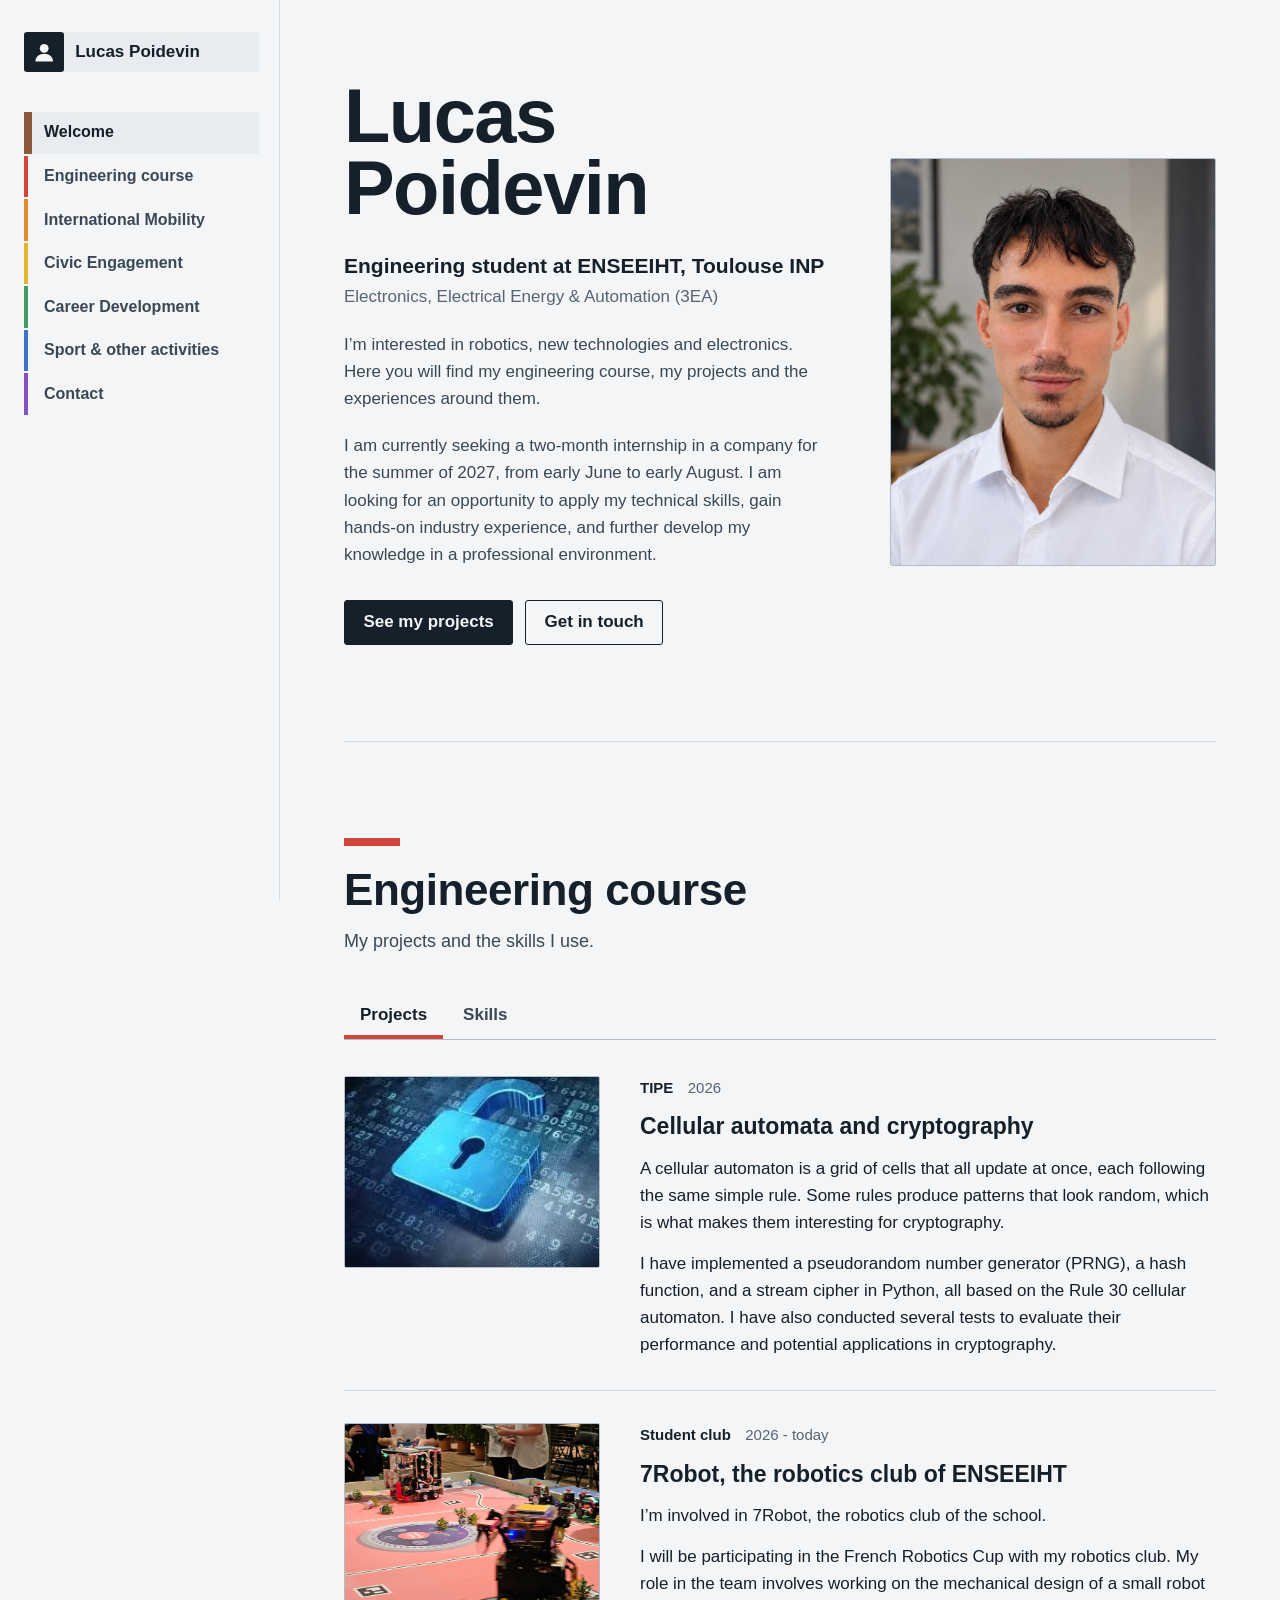
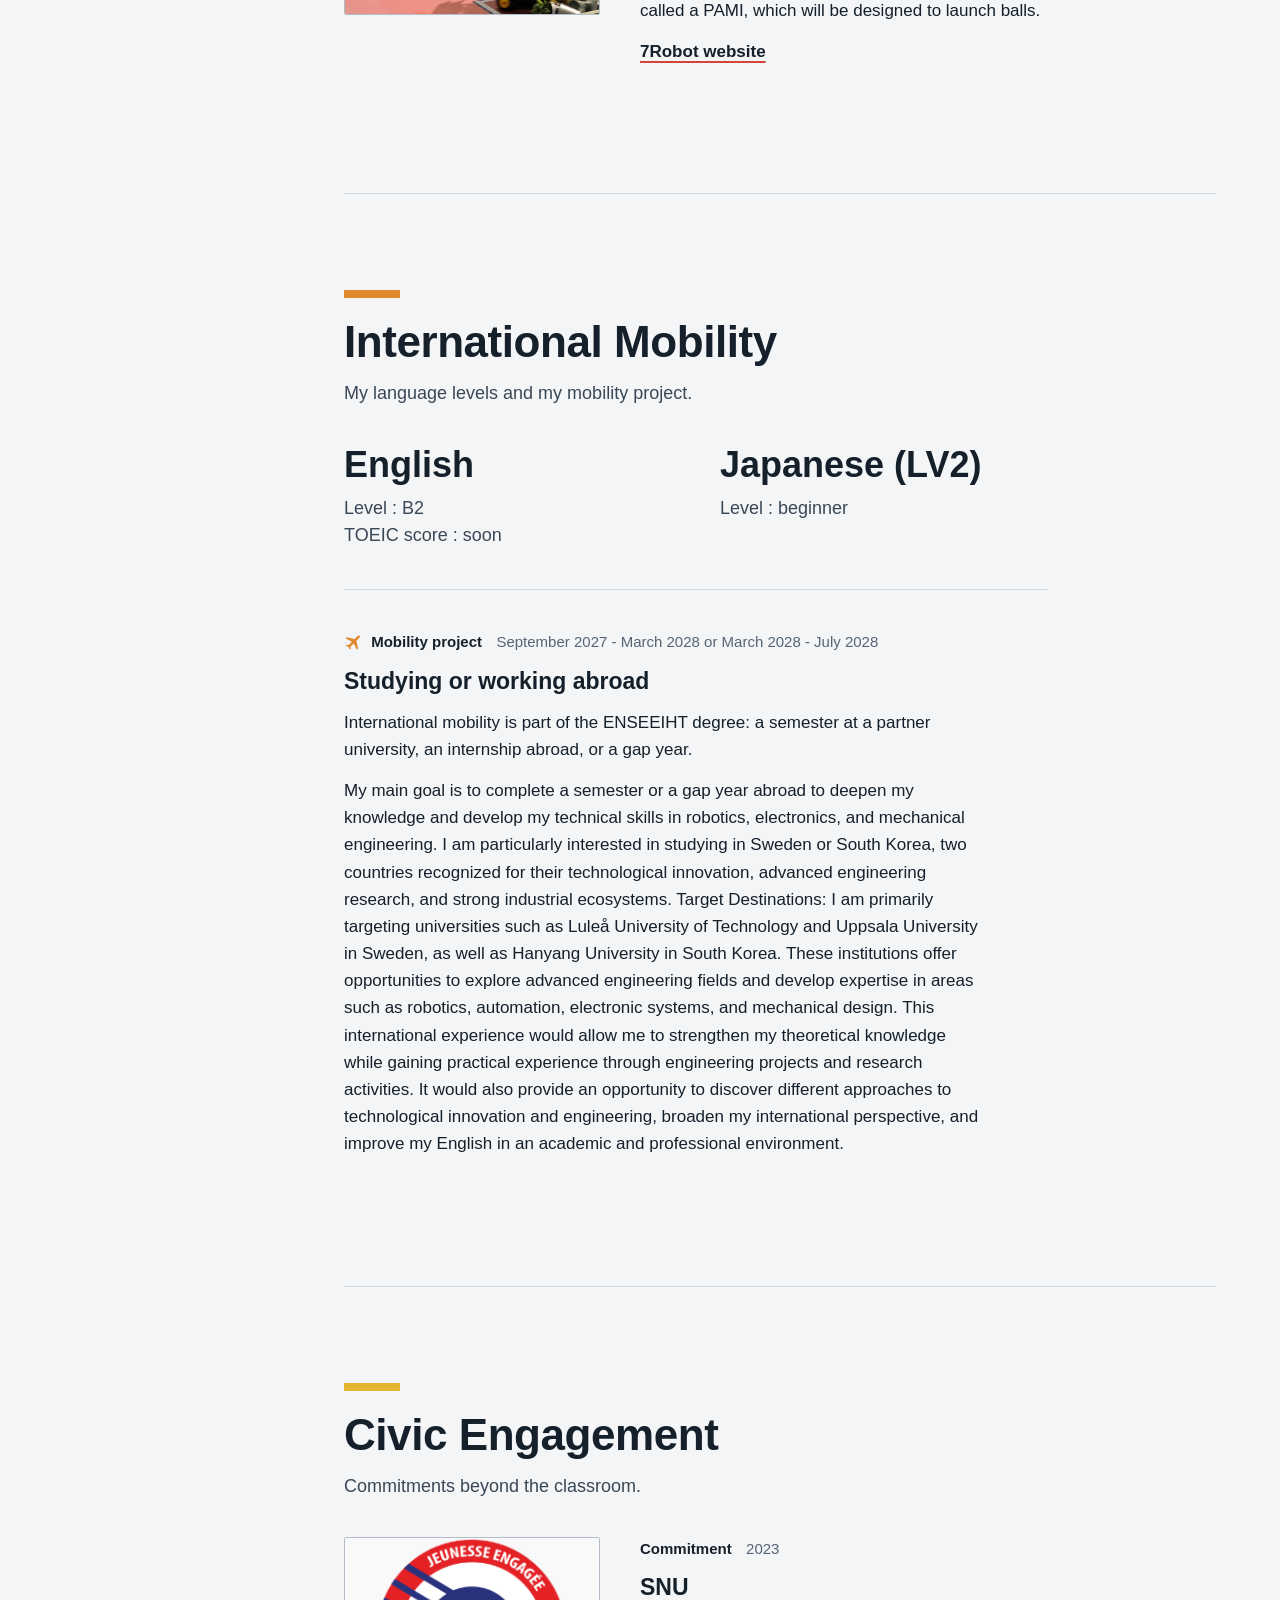
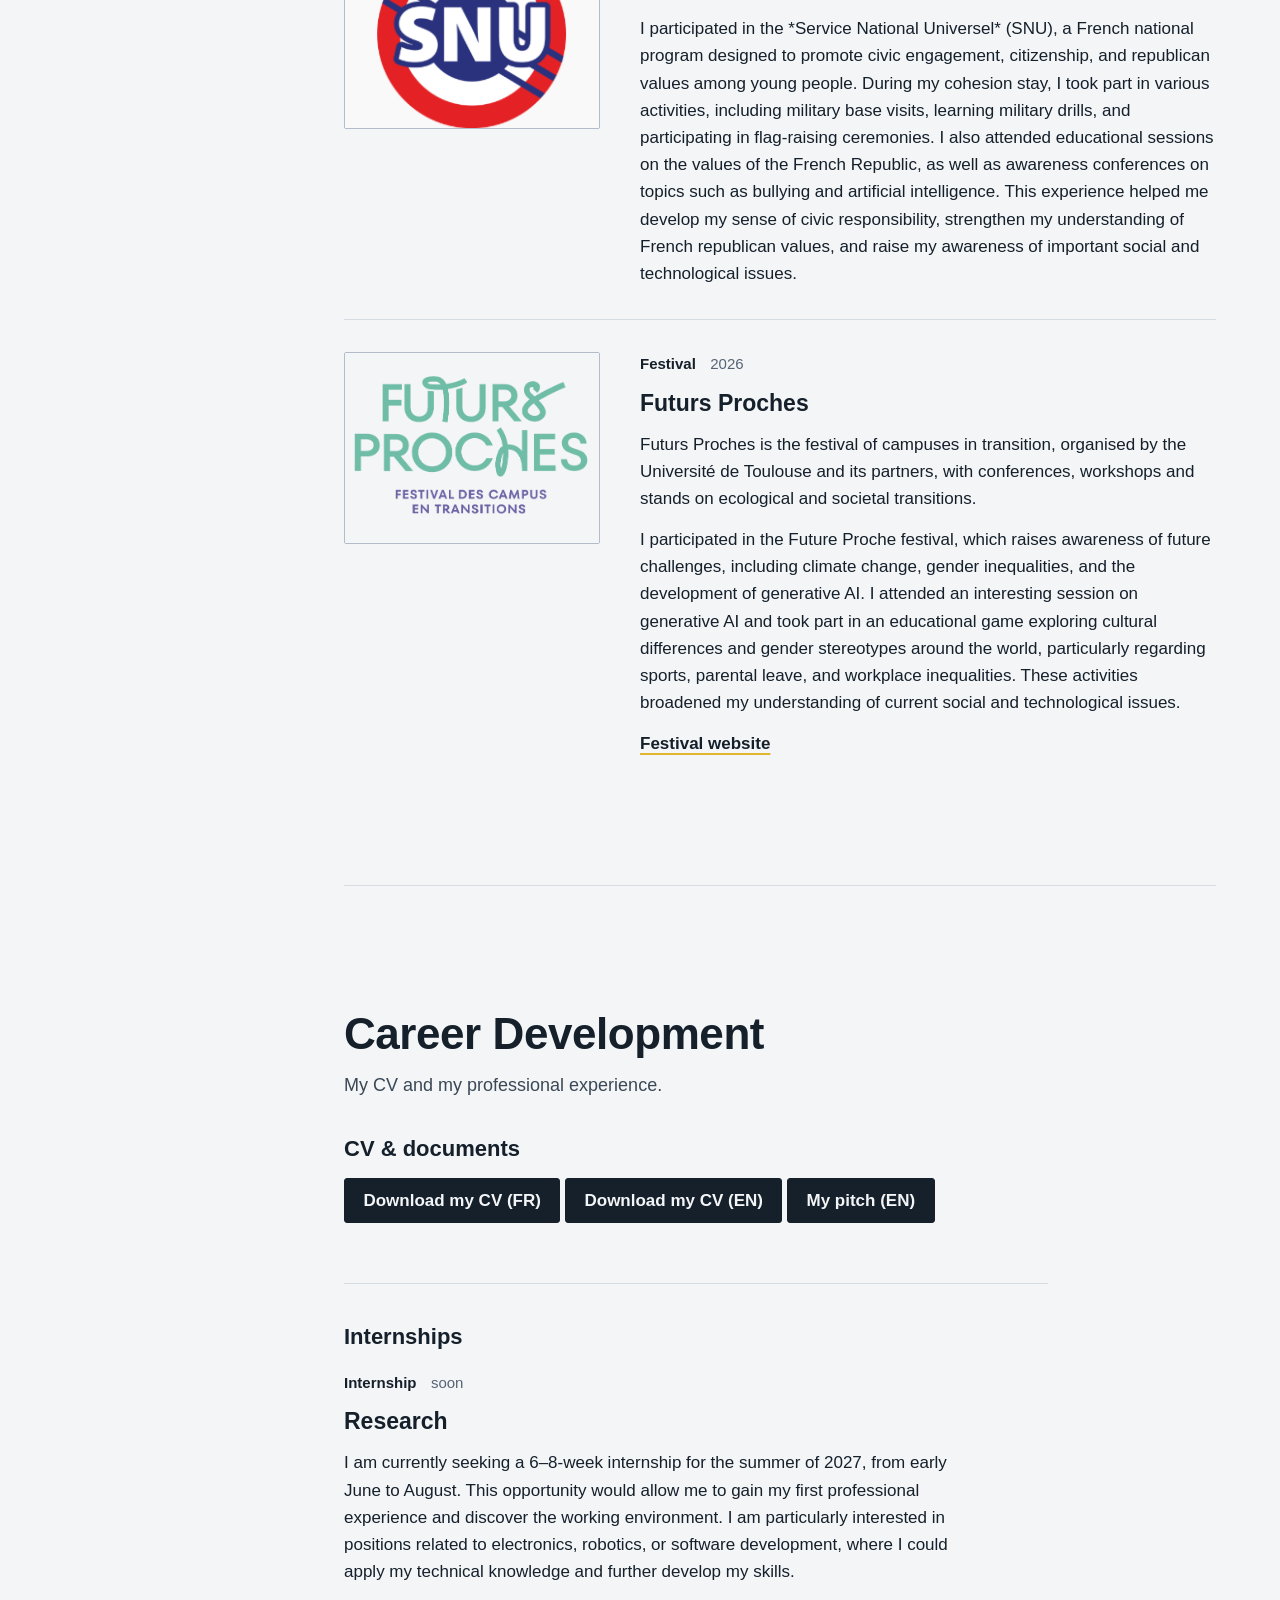
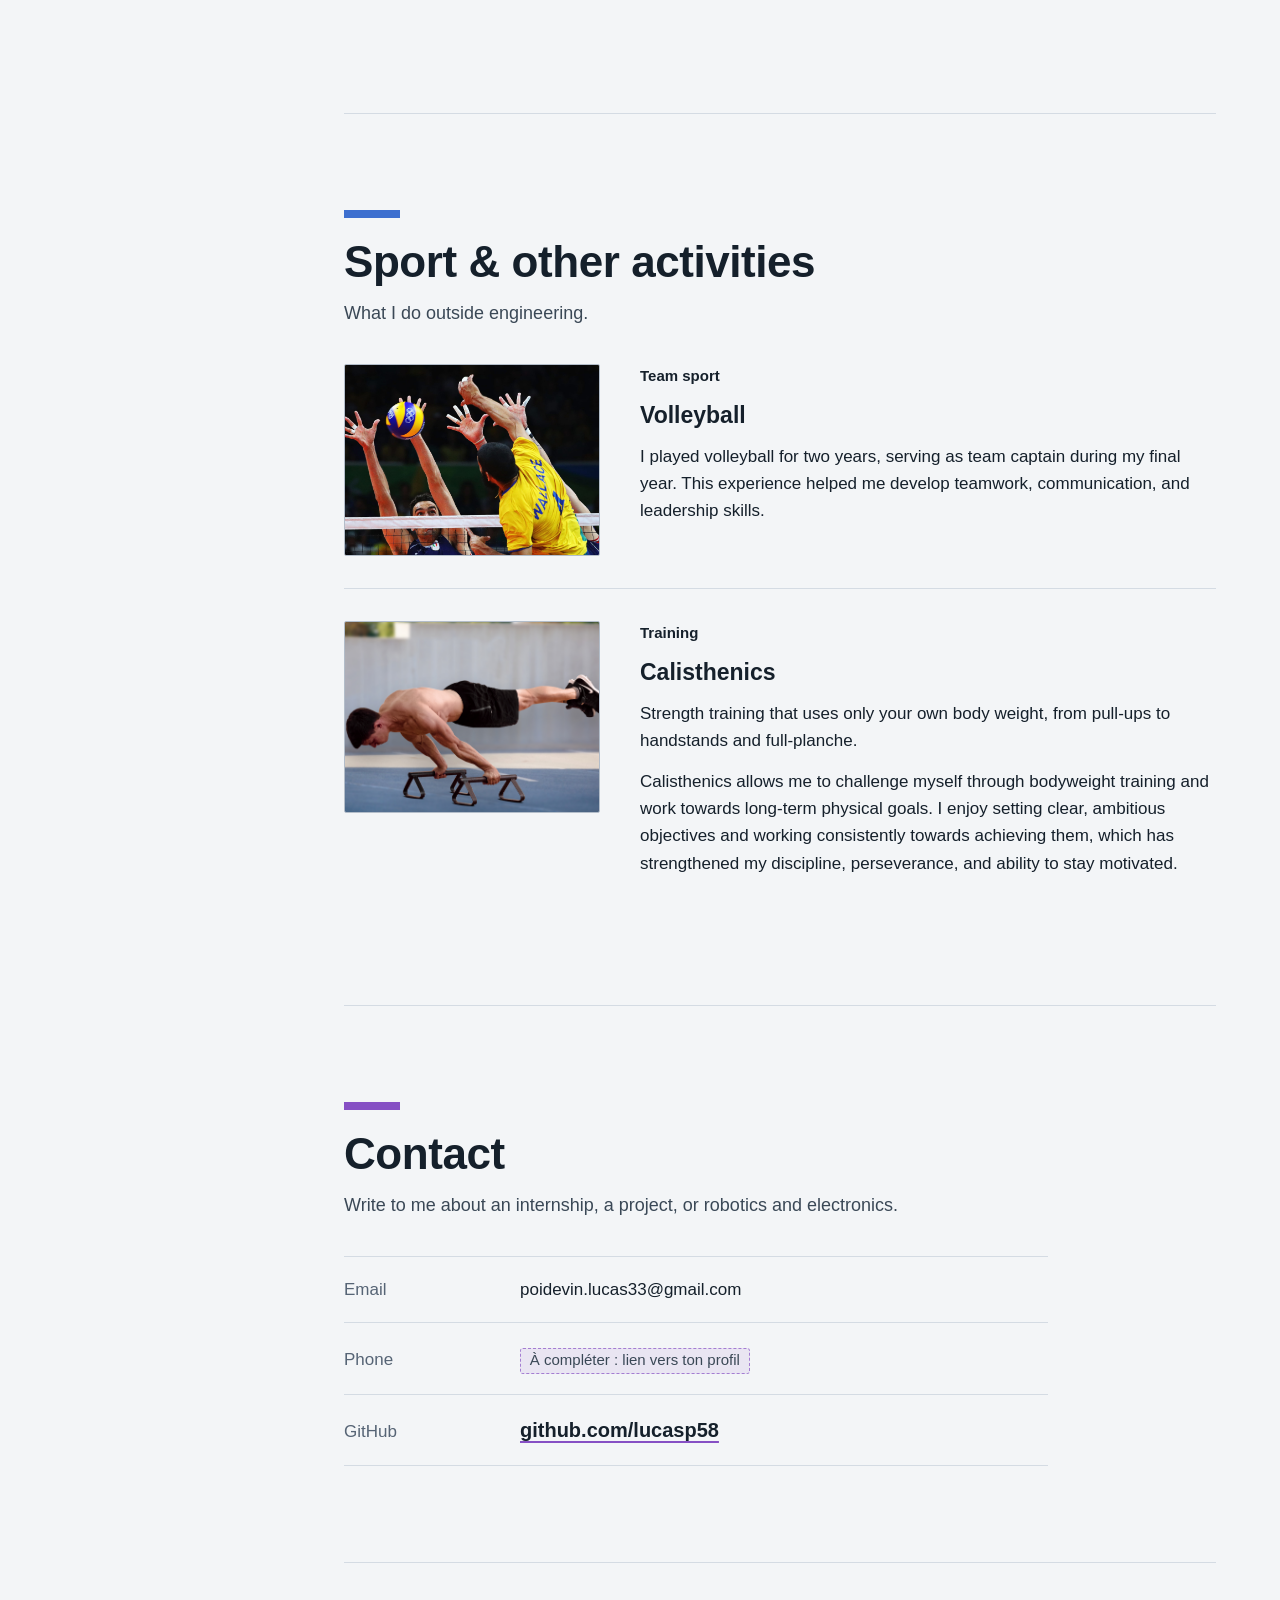
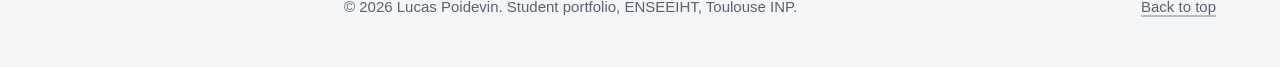
==== index.html @ 07e69e7a "Update index.html" ====
<!doctype html>
<html lang="en">
<head>
  <meta charset="utf-8">
  <meta name="viewport" content="width=device-width, initial-scale=1">
  <title>Lucas Poidevin | ENSEEIHT Electronics &amp; Automation Portfolio</title>
  <meta name="description" content="Portfolio of Lucas Poidevin, engineering student at ENSEEIHT (Toulouse INP) in Electronics, Electrical Energy and Automation. Robotics, new technologies and electronics.">
  <meta property="og:type" content="website">
  <meta property="og:title" content="Lucas Poidevin | ENSEEIHT Portfolio">
  <meta property="og:description" content="Engineering course, international mobility, civic engagement, career development and sport.">
  <meta name="theme-color" content="#f3f5f7" media="(prefers-color-scheme: light)">
  <meta name="theme-color" content="#0f1720" media="(prefers-color-scheme: dark)">
  <link rel="icon" href="data:image/svg+xml,%3Csvg xmlns='http://www.w3.org/2000/svg' viewBox='0 0 24 24'%3E%3Crect width='24' height='24' rx='4' fill='%2315202b'/%3E%3Ccircle cx='12' cy='9' r='4' fill='%23f3f5f7'/%3E%3Cpath d='M4.5 20c0-4 3.4-6.2 7.5-6.2s7.5 2.2 7.5 6.2z' fill='%23f3f5f7'/%3E%3C/svg%3E">
  <link rel="stylesheet" href="style.css">
</head>
 
<!--
  PORTFOLIO DE LUCAS POIDEVIN

  Comment t'y retrouver :
  - Ctrl+F sur « À compléter » : tu retrouves tout ce qu'il reste à remplir (cadres en pointillés sur le site).
    Quand tu as rempli un cadre, supprime tout le <span class="todo">...</span> et écris ton texte à la place.
  - PHOTOS : chaque fiche a une ligne <img src="assets/photo-projet.svg" ...>.
    Remplace seulement le nom du fichier par celui de ta photo (ex. src="assets/7robot.jpg").
    Si ta photo est directement à côté de index.html (sans dossier), écris juste src="7robot.jpg".
    Pour une fiche sans photo : supprime le bloc <figure class="entry__photo">...</figure>
    ET enlève « entry--photo » de la ligne <article class="entry entry--photo">.
  - AJOUTER UNE FICHE (projet, activité, stage...) : copie un bloc <article>...</article> entier et colle-le juste après.
  - Les 7 domaines ont chacun leur couleur dans le menu : marron, rouge, orange, jaune, vert, bleu, violet.
-->

<body>
  <a class="skip-link" href="#main">Skip to content</a>

  <div class="shell">

    <!-- ===================== NAVIGATION (les 7 mots-clés) ===================== -->
    <header class="site-nav">
      <a class="brand" href="#welcome" aria-label="Lucas Poidevin, back to the top">
        <span class="brand__mark"><svg  class="mark" viewBox="0 0 24 24" aria-hidden="true" focusable="false" xmlns="http://www.w3.org/2000/svg"><circle cx="12" cy="8.5" r="4" fill="currentColor"/><path d="M4 20.5c0-4.4 3.6-7 8-7s8 2.6 8 7z" fill="currentColor"/></svg></span>        <span class="brand__name">Lucas Poidevin</span>
      </a>
      <nav class="site-nav__links" aria-label="Portfolio sections">
        <ul>
          <li><a href="#welcome" data-band="1">Welcome</a></li>
          <li><a href="#course" data-band="2">Engineering course</a></li>
          <li><a href="#mobility" data-band="3">International Mobility</a></li>
          <li><a href="#civic" data-band="4">Civic Engagement</a></li>
          <li><a href="#career" data-band="5">Career Development</a></li>
          <li><a href="#sport" data-band="6">Sport &amp; other activities</a></li>
          <li><a href="#contact" data-band="7">Contact</a></li>
        </ul>
      </nav>
    </header>

    <div class="content">
      <main id="main">

        <!-- ===================== 1. WELCOME ===================== -->
        <section id="welcome" class="domain" data-band="1" aria-labelledby="welcome-title">
          <div class="hero">
            <div class="hero__text">
              <h1 class="hero__name" id="welcome-title"><span>Lucas</span> <span>Poidevin</span></h1>
              <p class="hero__role">Engineering student at ENSEEIHT, Toulouse INP</p>
              <p class="hero__track">Electronics, Electrical Energy &amp; Automation (3EA)</p>
              <p class="hero__lead">I’m interested in robotics, new technologies and electronics. Here you will find my engineering course, my projects and the experiences around them.</p>
              <p class="hero__lead">I am currently seeking a two-month internship in a company for the summer of 2027, from early June to early August. 
                I am looking for an opportunity to apply my technical skills, gain hands-on industry experience, and further develop my knowledge in a professional environment.</p>
              <p class="hero__actions">
                <a class="btn btn--solid" href="#course">See my projects</a>
                <a class="btn" href="#contact">Get in touch</a>
              </p>
            </div>

            <figure class="hero__photo">
              <img src="Photo-eportfolio.png" width="400" height="500" alt="Portrait of Lucas Poidevin">
            </figure>
          </div>
        </section>


        <!-- ===================== 2. ENGINEERING COURSE ===================== -->
        <section id="course" class="domain" data-band="2" aria-labelledby="course-title">
          <header class="domain__head">
            <h2 id="course-title">Engineering course</h2>
            <p class="domain__lead">My projects and the skills I use.</p>
          </header>

          <!-- Sous-onglets : les <input>, les <label> et les panneaux sont dans le même ordre. -->
          <div class="tabs">
            <input type="radio" name="tabs-course" id="course-projects" checked>
            <input type="radio" name="tabs-course" id="course-skills">

            <div class="tabs__bar">
              <label for="course-projects">Projects</label>
              <label for="course-skills">Skills</label>
            </div>

            <div class="tabs__panels">

              <!-- ---------- Projects ---------- -->
              <div class="tabs__panel">
                <h3 class="panel__title">Projects</h3>

                <article class="entry entry--photo">
                  <figure class="entry__photo">
                    <!-- photo ou schéma du TIPE -->
                    <img src="Image-crypto.jpeg" width="400" height="300" alt="Photo of my TIPE project" loading="lazy">
                  </figure>
                  <div class="entry__body">
                    <p class="entry__meta"><span class="entry__kind">TIPE</span>2026</p>
                    <h4 class="entry__title">Cellular automata and cryptography</h4>
                    <p>A cellular automaton is a grid of cells that all update at once, each following the same simple rule. Some rules produce patterns that look random, which is what makes them interesting for cryptography.</p>
                    <p>I have implemented a pseudorandom number generator (PRNG), a hash function, and a stream cipher in Python, all based on the Rule 30 cellular automaton.
                      I have also conducted several tests to evaluate their performance and potential applications in cryptography.</p>
                  </div>
                </article>

                <article class="entry entry--photo">
                  <figure class="entry__photo">
                    <!-- photo du robot ou du club -->
                    <img src="CDF-robotique.jpg" width="400" height="300" alt="Photo of 7Robot" loading="lazy">
                  </figure>
                  <div class="entry__body">
                    <p class="entry__meta"><span class="entry__kind">Student club</span>2026 - today</p>
                    <h4 class="entry__title">7Robot, the robotics club of ENSEEIHT</h4>
                    <p>I’m involved in 7Robot, the robotics club of the school.</p>
                    <p>I will be participating in the French Robotics Cup with my robotics club. 
                      My role in the team involves working on the mechanical design of a small robot called a PAMI, which will be designed to launch balls.</p>
                    <p class="entry__links"><a href="https://www.7robot.fr/" target="_blank" rel="noopener">7Robot website</a></p>
                  </div>
                </article>

                <!-- Pour ajouter un projet : copie un bloc <article>...</article> ci-dessus et colle-le ici. -->
              </div>

              <!-- ---------- Skills ---------- -->
              <div class="tabs__panel">
                <h3 class="panel__title">Skills</h3>
                <dl class="skills">
                  <div class="skills__row">
                    <dt>Programming</dt>
                    <dd>
                      <ul class="chips">
                        <li>Python</li>
                        <li>C</li>
                        <li>SQL</li>
                        <li>Latex</li>
                      </ul>
                    </dd>
                  </div>
                  <div class="skills__row">
                    <dt>Design &amp; CAD</dt>
                    <dd>
                      <ul class="chips">
                        <li>SolidWorks</li>
                      </ul>
                    </dd>
                  </div>
                  <div class="skills__row">
                    <dt>Tools</dt>
                    <dd>
                      <ul class="chips">
                        <li>ChatGPT</li>
                        <li>Claude</li>
                        <li>Windows</li>
                      </ul>
                    </dd>
                  </div>
                  <div class="skills__row">
                    <dt>Soft skills</dt>
                    <dd>
                      <ul class="chips">
                        <li>Teamwork</li>
                        <li>Creativity</li>
                        <li>Adaptability</li>
                      </ul>
                    </dd>
                  </div>                  
                </dl>
              </div>

            </div>
          </div>
        </section>


        <!-- ===================== 3. INTERNATIONAL MOBILITY ===================== -->
        <section id="mobility" class="domain" data-band="3" aria-labelledby="mobility-title">
          <header class="domain__head">
            <h2 id="mobility-title">International Mobility</h2>
            <p class="domain__lead">My language levels and my mobility project.</p>
          </header>
          
          <div class="levels">
            <div class="level">
              <h3 class="level__label">English</h3>
              <p class="level__value">Level : B2 <br> TOEIC score : soon</p>
            </div>
            <div class="level">
              <h3 class="level__label">Japanese (LV2)</h3>
              <p class="level__value">Level : beginner</p>
            </div>
          </div>
          
          <article class="entry">
            <div class="entry__body">
              <p class="entry__meta"><span class="entry__kind" style="display:inline-flex;align-items:center;gap:0.45rem"><svg width="20" height="20" viewBox="0 0 24 24" fill="currentColor" aria-hidden="true" style="color:var(--band);transform:rotate(45deg)"><path d="M21 16v-2l-8-5V3.5c0-.83-.67-1.5-1.5-1.5S10 2.67 10 3.5V9l-8 5v2l8-2.5V19l-2 1.5V22l3.5-1 3.5 1v-1.5L13 19v-5.5l8 2.5z"/></svg>Mobility project</span> September 2027 - March 2028 or March 2028 - July 2028</p>
              <h3 class="entry__title">Studying or working abroad</h3>
              <p>International mobility is part of the ENSEEIHT degree: a semester at a partner university, an internship abroad, or a gap year.</p>
              <p>My main goal is to complete a semester or a gap year abroad to deepen my knowledge and develop my technical skills in robotics, electronics, and mechanical engineering. I am particularly interested in studying in Sweden or South Korea, two countries recognized for their technological innovation, advanced engineering research, and strong industrial ecosystems.

Target Destinations: I am primarily targeting universities such as Luleå University of Technology and Uppsala University in Sweden, as well as Hanyang University in South Korea. These institutions offer opportunities to explore advanced engineering fields and develop expertise in areas such as robotics, automation, electronic systems, and mechanical design.

This international experience would allow me to strengthen my theoretical knowledge while gaining practical experience through engineering projects and research activities. It would also provide an opportunity to discover different approaches to technological innovation and engineering, broaden my international perspective, and improve my English in an academic and professional environment.</p>
            </div>
          </article>
        </section>


        <!-- ===================== 4. CIVIC ENGAGEMENT ===================== -->
        <section id="civic" class="domain" data-band="4" aria-labelledby="civic-title">
          <header class="domain__head">
            <h2 id="civic-title">Civic Engagement</h2>
            <p class="domain__lead">Commitments beyond the classroom.</p>
          </header>

          <article class="entry entry--photo">
            <figure class="entry__photo">
              <!-- photo du CNU -->
              <img src="SNU.png" width="400" height="300" alt="Photo of my SNU commitment" loading="lazy">
            </figure>
            <div class="entry__body">
              <p class="entry__meta"><span class="entry__kind">Commitment</span> 2023 </p>
              <h3 class="entry__title">SNU</h3>
              <p>I participated in the *Service National Universel* (SNU), a French national program designed to promote civic engagement, citizenship, and republican values among young people.

During my cohesion stay, I took part in various activities, including military base visits, learning military drills, and participating in flag-raising ceremonies. I also attended educational sessions on the values of the French Republic, as well as awareness conferences on topics such as bullying and artificial intelligence.

This experience helped me develop my sense of civic responsibility, strengthen my understanding of French republican values, and raise my awareness of important social and technological issues.
</p>
            </div>
          </article>

          <article class="entry entry--photo">
            <figure class="entry__photo">
              <!-- photo de Futurs Proches -->
              <img src="Futurs-proches.png" width="400" height="300" alt="Photo of the Futurs Proches festival" loading="lazy">
            </figure>
            <div class="entry__body">
              <p class="entry__meta"><span class="entry__kind">Festival</span> 2026 </p>
              <h3 class="entry__title">Futurs Proches</h3>
              <p>Futurs Proches is the festival of campuses in transition, organised by the Université de Toulouse and its partners, with conferences, workshops and stands on ecological and societal transitions.</p>
              <p>I participated in the Future Proche festival, which raises awareness of future challenges, including climate change, gender inequalities, and the development of generative AI.
                I attended an interesting session on generative AI and took part in an educational game exploring cultural differences and gender stereotypes around the world, particularly regarding sports, parental leave, and workplace inequalities.
                These activities broadened my understanding of current social and technological issues.</p>
              <p class="entry__links"><a href="https://futurs-proches.univ-toulouse.fr" target="_blank" rel="noopener">Festival website</a></p>
            </div>
          </article>

          <!-- Pour ajouter un engagement : copie un bloc <article>...</article> ci-dessus et colle-le ici. -->
        </section>

        
 <!-- ===================== 5. CAREER DEVELOPMENT ===================== -->
        <section id="career" class="domain" data-band="53" aria-labelledby="career-title">
          <header class="domain__head">
            <h2 id="career-title">Career Development</h2>
            <p class="domain__lead">My CV and my professional experience.</p>
          </header>

          <div class="docs">
            <h3 class="subhead">CV &amp; documents</h3>
            <!-- À compléter : dépose ton CV dans assets/ sous le nom CV_Lucas_Poidevin.pdf -->
            <p><a class="btn btn--solid" href="CV_Lucas_Poidevin_FR.pdf">Download my CV (FR)</a>  
               <a class="btn btn--solid" href="CV_Lucas_Poidevin_EN.pdf">Download my CV (EN)</a>  
               <a class="btn btn--solid" href="lien de la video de mon pitch">My pitch (EN)</a></p>
            <ul class="doclist">
              <!-- Un autre document : 
              <ul class="doclist">
              <li><a href="assets/lettre-motivation.pdf">Cover letter</a></li>
              ...
              </ul>  -->
          </div>

          <h3 class="subhead">Internships</h3>

          <article class="entry">
            <div class="entry__body">
              <p class="entry__meta"><span class="entry__kind">Internship</span> soon </p>
              <h4 class="entry__title">Research</h4>
              <p>I am currently seeking a 6–8-week internship for the summer of 2027, from early June to August.
                This opportunity would allow me to gain my first professional experience and discover the working environment.
                I am particularly interested in positions related to electronics, robotics, or software development, where I could apply my technical knowledge and further develop my skills.</p>
            </div>
          </article>

          <!-- Pour ajouter un stage : copie le bloc <article>...</article> ci-dessus et colle-le ici. -->
        </section>

        
        <!-- ===================== 6. SPORT & OTHER ACTIVITIES ===================== -->
        <section id="sport" class="domain" data-band="6" aria-labelledby="sport-title">
          <header class="domain__head">
            <h2 id="sport-title">Sport &amp; other activities</h2>
            <p class="domain__lead">What I do outside engineering.</p>
          </header>

          <article class="entry entry--photo">
            <figure class="entry__photo">
              <!-- À compléter : photo de volley -->
              <img src="Volley.jpeg" width="400" height="300" alt="Photo of me playing volleyball" loading="lazy">
            </figure>
            <div class="entry__body">
              <p class="entry__meta"><span class="entry__kind">Team sport</span></p>
              <h3 class="entry__title">Volleyball</h3>
              <p> I played volleyball for two years, serving as team captain during my final year.
                This experience helped me develop teamwork, communication, and leadership skills. </p>
            </div>
          </article>

          <article class="entry entry--photo">
            <figure class="entry__photo">
              <!-- À compléter : photo de calisthénie -->
              <img src="Calisthenie.jpg" width="400" height="300" alt="Photo of me doing calisthenics" loading="lazy">
            </figure>
            <div class="entry__body">
              <p class="entry__meta"><span class="entry__kind">Training</span></p>
              <h3 class="entry__title">Calisthenics</h3>
              <p>Strength training that uses only your own body weight, from pull-ups to handstands and full-planche.</p>
              <p> Calisthenics allows me to challenge myself through bodyweight training and work towards long-term physical goals.
                I enjoy setting clear, ambitious objectives and working consistently towards achieving them, which has strengthened my discipline, perseverance, and ability to stay motivated. </p>
            </div>
          </article>

          <!-- Pour ajouter un loisir ou une activité : copie un bloc <article>...</article> ci-dessus et colle-le ici. -->
        </section>

        
        <!-- ===================== 7. CONTACT ===================== -->
        <section id="contact" class="domain" data-band="7" aria-labelledby="contact-title">
          <header class="domain__head">
            <h2 id="contact-title">Contact</h2>
            <p class="domain__lead">Write to me about an internship, a project, or robotics and electronics.</p>
          </header>

          <!--
            Quand tu as tes coordonnées, remplace chaque <span class="todo"> par un lien, par exemple :
              <a href="mailto:prenom.nom@exemple.fr">prenom.nom@exemple.fr</a>
              <a href="https://www.linkedin.com/in/ton-profil" target="_blank" rel="noopener">linkedin.com/in/ton-profil</a>
              <a href="https://github.com/ton-pseudo" target="_blank" rel="noopener">github.com/ton-pseudo</a>
          -->
          <dl class="contact">
            <div class="contact__row">
              <dt>Email</dt>
              <p>poidevin.lucas33@gmail.com</p>
            </div>
            <div class="contact__row">
              <dt>Phone</dt>
              <dd><span class="todo">À compléter : lien vers ton profil</span></dd>
            </div>
            <div class="contact__row">
              <dt>GitHub</dt>
              <dd><a href="https://github.com/lucasp58" target="_blank" rel="noopener">github.com/lucasp58</a></dd>
            </div>
          </dl>
        </section>

      </main>

      <footer class="site-footer">
        <p>© 2026 Lucas Poidevin. Student portfolio, ENSEEIHT, Toulouse INP.</p>
        <p><a href="#welcome">Back to top</a></p>
      </footer>
    </div>

  </div>
</body>
</html>
---- style.css ----
/* =============================================================================
   Portfolio de Lucas Poidevin
   HTML + CSS uniquement, aucun JavaScript.

   Sommaire
     1  Police
     2  Variables (couleurs, typo, tailles)
     3  Base
     4  Mise en page générale
     5  Navigation
     6  Welcome (présentation + photo)
     7  En-têtes de domaine
     8  Sous-onglets
     9  Fiches, listes et composants
    10  Emplacements à compléter
    11  Contact et pied de page
    12  Mouvement
    13  Impression
   ========================================================================== */


/* 1 Police : si le fichier de police n'est pas présent, le site utilise Helvetica / Arial (aucun souci) */
@font-face {
  font-family: "Archivo Variable";
  font-style: normal;
  font-display: swap;
  font-weight: 100 900;
  font-stretch: 62% 125%;
  src: url("assets/fonts/archivo-latin-wdth-normal.woff2") format("woff2-variations");
  unicode-range: U+0000-00FF, U+0131, U+0152-0153, U+02BB-02BC, U+02C6, U+02DA, U+02DC,
    U+0304, U+0308, U+0329, U+2000-206F, U+20AC, U+2122, U+2191, U+2193, U+2212, U+2215,
    U+FEFF, U+FFFD;
}


/* 2 Variables ------------------------------------------------------------- */
:root {
  color-scheme: light dark;

  /* Surfaces et texte : papier calque, encre bleu nuit */
  --paper: #f3f5f7;
  --panel: #ffffff;
  --ink: #15202b;
  --ink-2: #3a4856;
  --muted: #566475;
  --line: #d4dbe3;
  --line-2: #b3bdc9;
  --tint: #e8ecf0;
  --focus: #1d5fd8;

  /* Les 7 domaines suivent le code couleur des résistances : marron = 1 ... violet = 7 */
  --c1: #8a5a3b;
  --c2: #d1453b;
  --c3: #e08a2e;
  --c4: #e2b72f;
  --c5: #3f9b62;
  --c6: #3d6fcf;
  --c7: #8650c4;

  --font: "Archivo Variable", "Archivo", "Helvetica Neue", Arial, system-ui, sans-serif;
  --rail: 17.5rem;
  --measure: 40rem;
}

@media (prefers-color-scheme: dark) {
  :root {
    --paper: #0f1720;
    --panel: #16212c;
    --ink: #e9eef3;
    --ink-2: #c3ccd6;
    --muted: #97a5b4;
    --line: #26323f;
    --line-2: #3a4a5b;
    --tint: #1a2632;
    --focus: #8fb4ff;

    --c1: #b98660;
    --c2: #f0766b;
    --c3: #f2a24e;
    --c4: #f0cc55;
    --c5: #66c08a;
    --c6: #7aa2f0;
    --c7: #b08af0;
  }
}

/* Chaque élément portant data-band="n" reçoit la couleur du domaine n dans --band */
[data-band="1"] { --band: var(--c1); }
[data-band="2"] { --band: var(--c2); }
[data-band="3"] { --band: var(--c3); }
[data-band="4"] { --band: var(--c4); }
[data-band="5"] { --band: var(--c5); }
[data-band="6"] { --band: var(--c6); }
[data-band="7"] { --band: var(--c7); }


/* 3 Base ------------------------------------------------------------------ */
*,
*::before,
*::after {
  box-sizing: border-box;
}

html {
  scroll-behavior: smooth;
  scroll-padding-top: 4.75rem;
  -webkit-text-size-adjust: 100%;
  text-size-adjust: 100%;
}

body {
  margin: 0;
  background: var(--paper);
  color: var(--ink);
  font-family: var(--font);
  font-size: 1.0625rem;
  line-height: 1.6;
  font-stretch: 100%;
  -webkit-font-smoothing: antialiased;
}

h1, h2, h3, h4, p, dl, dd, ul, ol, figure {
  margin: 0;
}

ul, ol {
  padding: 0;
}

p {
  text-wrap: pretty;
}

a {
  color: var(--ink);
  text-decoration-line: underline;
  text-decoration-color: var(--band, var(--line-2));
  text-decoration-thickness: 2px;
  text-underline-offset: 0.22em;
}

a:hover {
  text-decoration-color: currentColor;
}

:focus-visible {
  outline: 3px solid var(--focus);
  outline-offset: 3px;
  border-radius: 2px;
}

img,
svg {
  max-inline-size: 100%;
}

.visually-hidden,
.panel__title {
  position: absolute;
  inline-size: 1px;
  block-size: 1px;
  margin: -1px;
  padding: 0;
  overflow: hidden;
  clip-path: inset(50%);
  white-space: nowrap;
  border: 0;
}

.skip-link {
  position: absolute;
  inset-inline-start: 1rem;
  inset-block-start: -5rem;
  z-index: 100;
  padding: 0.6rem 1rem;
  background: var(--ink);
  color: var(--paper);
  border-radius: 3px;
}

.skip-link:focus {
  inset-block-start: 1rem;
}


/* 4 Mise en page générale ------------------------------------------------- */
.content {
  min-inline-size: 0;
  padding-inline: clamp(1.25rem, 5vw, 4.5rem);
}

.domain {
  max-inline-size: 62rem;
  padding-block: clamp(3.5rem, 8vw, 6rem);
  border-top: 1px solid var(--line);
}

.domain:first-child {
  border-top: 0;
  padding-block-start: clamp(2.5rem, 7vw, 5rem);
}

@media (min-width: 64rem) {
  html {
    scroll-padding-top: 0;
  }

  .shell {
    display: grid;
    grid-template-columns: var(--rail) minmax(0, 1fr);
  }
}


/* 5 Navigation ------------------------------------------------------------ */
/* Mobile : barre fixe en haut, mots-clés qui défilent horizontalement */
.site-nav {
  position: sticky;
  top: 0;
  z-index: 20;
  display: flex;
  align-items: center;
  gap: 0.75rem;
  padding: 0.5rem 0.75rem 0.5rem 1rem;
  background: color-mix(in srgb, var(--paper) 94%, transparent);
  -webkit-backdrop-filter: blur(10px);
  backdrop-filter: blur(10px);
  border-bottom: 1px solid var(--line);
}

.brand {
  display: flex;
  flex: none;
  align-items: center;
  gap: 0.7rem;
  color: inherit;
  text-decoration: none;
}

.brand__mark {
  display: grid;
  place-items: center;
  inline-size: 2.5rem;
  block-size: 2.5rem;
  background: var(--ink);
  color: var(--paper);
  border-radius: 3px;
}

.brand__mark svg {
  inline-size: 1.65rem;
  block-size: 1.65rem;
}

.brand__name {
  display: none;
  font-size: 1.0625rem;
  font-weight: 700;
  font-stretch: 112%;
  line-height: 1.15;
}

.site-nav__links {
  flex: 1;
  min-inline-size: 0;
  overflow-x: auto;
  scrollbar-width: none;
  -webkit-mask-image: linear-gradient(90deg, #000 calc(100% - 1.75rem), transparent);
  mask-image: linear-gradient(90deg, #000 calc(100% - 1.75rem), transparent);
}

.site-nav__links::-webkit-scrollbar {
  display: none;
}

.site-nav__links ul {
  display: flex;
  gap: 0.25rem;
  margin: 0;
  padding-inline-end: 1.75rem;
  list-style: none;
}

.site-nav__links a {
  display: block;
  padding: 0.6rem 0.8rem 0.5rem;
  color: var(--ink-2);
  font-size: 0.9375rem;
  font-weight: 560;
  line-height: 1.3;
  text-decoration: none;
  white-space: nowrap;
  box-shadow: inset 0 -3px 0 var(--band);
}

.site-nav__links a:hover {
  background: var(--tint);
  color: var(--ink);
}

/* Domaine courant : le lien dont la section est la cible de l'adresse (#...) */
body:not(:has(:target)) .site-nav a[href="#welcome"],
body:has(#welcome:target) .site-nav a[href="#welcome"],
body:has(#course:target) .site-nav a[href="#course"],
body:has(#mobility:target) .site-nav a[href="#mobility"],
body:has(#civic:target) .site-nav a[href="#civic"],
body:has(#sport:target) .site-nav a[href="#sport"],
body:has(#career:target) .site-nav a[href="#career"],
body:has(#contact:target) .site-nav a[href="#contact"] {
  background: var(--tint);
  color: var(--ink);
  font-weight: 720;
  box-shadow: inset 0 -6px 0 var(--band);
}

/* Bureau : colonne fixe à gauche */
@media (min-width: 64rem) {
  .site-nav {
    flex-direction: column;
    align-items: stretch;
    justify-content: flex-start;
    gap: 2.5rem;
    block-size: 100vh;
    block-size: 100dvh;
    padding: 2rem 1.25rem 2rem 1.5rem;
    overflow-y: auto;
    background: var(--paper);
    -webkit-backdrop-filter: none;
    backdrop-filter: none;
    border-bottom: 0;
    border-inline-end: 1px solid var(--line);
  }

  .brand__name {
    display: block;
  }

  .site-nav__links {
    flex: none;
    overflow: visible;
    -webkit-mask-image: none;
    mask-image: none;
  }

  .site-nav__links ul {
    flex-direction: column;
    gap: 0.125rem;
    padding-inline-end: 0;
  }

  .site-nav__links a {
    padding: 0.65rem 0.9rem 0.65rem 1.25rem;
    font-size: 1rem;
    white-space: normal;
    box-shadow: inset 4px 0 0 var(--band);
    transition: box-shadow 0.15s ease-out, background-color 0.15s ease-out;
  }

  .site-nav__links a:hover {
    box-shadow: inset 8px 0 0 var(--band);
  }

  body:not(:has(:target)) .site-nav a[href="#welcome"],
  body:has(#welcome:target) .site-nav a[href="#welcome"],
  body:has(#course:target) .site-nav a[href="#course"],
  body:has(#mobility:target) .site-nav a[href="#mobility"],
  body:has(#civic:target) .site-nav a[href="#civic"],
  body:has(#sport:target) .site-nav a[href="#sport"],
  body:has(#career:target) .site-nav a[href="#career"],
  body:has(#contact:target) .site-nav a[href="#contact"] {
    box-shadow: inset 8px 0 0 var(--band);
  }
}


/* 6 Welcome --------------------------------------------------------------- */
.hero {
  display: grid;
  gap: 2.5rem;
  align-items: center;
}

.hero__text {
  container-type: inline-size;
}

.hero__name {
  font-size: clamp(2.75rem, 15.5cqi, 5.5rem);
  font-weight: 800;
  font-stretch: 125%;
  line-height: 0.95;
  letter-spacing: -0.02em;
  text-wrap: balance;
}

.hero__name span {
  display: block;
}

.hero__role {
  margin-block-start: 1.75rem;
  font-size: 1.3125rem;
  font-weight: 650;
  font-stretch: 105%;
  line-height: 1.3;
}

.hero__track {
  margin-block-start: 0.25rem;
  color: var(--muted);
}

.hero__lead {
  max-inline-size: 32rem;
  margin-block-start: 1.25rem;
  color: var(--ink-2);
}

.hero__actions {
  display: flex;
  flex-wrap: wrap;
  gap: 0.75rem;
  margin-block-start: 2rem;
}

/* Ta photo : format portrait 4:5, recadrée automatiquement */
.hero__photo {
  inline-size: min(100%, 20rem);
  aspect-ratio: 4 / 5;
  background: var(--tint);
  border: 1px solid var(--line-2);
  border-radius: 2px;
  overflow: hidden;
}

.hero__photo img {
  display: block;
  inline-size: 100%;
  block-size: 100%;
  object-fit: cover;
}

@media (min-width: 52rem) {
  .hero {
    grid-template-columns: minmax(0, 1.2fr) minmax(0, 0.8fr);
    gap: 3.5rem;
  }

  .hero__photo {
    inline-size: 100%;
    max-inline-size: 22rem;
    justify-self: end;
  }
}

/* Petit logo du menu : Rule 30 (automate cellulaire), un carré par cellule */
.automaton__cells,
.automaton__key {
  fill: none;
  stroke-width: 0.84;
  stroke-dasharray: 0.84 0.16;
}

.automaton__cells {
  stroke: currentColor;
}

.automaton__key {
  stroke: var(--c2);
}


/* 7 En-têtes de domaine --------------------------------------------------- */
.domain__head {
  max-inline-size: var(--measure);
  margin-block-end: 2.25rem;
}

/* La barre de couleur annonce le domaine : même couleur que son mot-clé dans la navigation */
.domain__head::before {
  content: "";
  display: block;
  inline-size: 3.5rem;
  block-size: 0.5rem;
  margin-block-end: 1.25rem;
  background: var(--band);
}

.domain h2 {
  font-size: clamp(1.9rem, 4.4vw, 2.75rem);
  font-weight: 720;
  font-stretch: 118%;
  line-height: 1.08;
  letter-spacing: -0.01em;
  text-wrap: balance;
}

.domain__lead {
  margin-block-start: 0.85rem;
  color: var(--ink-2);
  font-size: 1.125rem;
}


/* 8 Sous-onglets ---------------------------------------------------------- */
/* Principe : un bouton radio caché + son label. Le radio coché affiche le panneau de même rang. */
.tabs {
  position: relative;
}

.tabs > input {
  position: absolute;
  inline-size: 1px;
  block-size: 1px;
  margin: 0;
  opacity: 0;
  pointer-events: none;
}

.tabs__bar {
  display: flex;
  gap: 0.25rem;
  margin-block-end: 2.25rem;
  overflow-x: auto;
  scrollbar-width: thin;
  border-bottom: 1px solid var(--line-2);
}

.tabs__bar label {
  flex: none;
  padding: 0.75rem 1rem 0.8rem;
  color: var(--ink-2);
  font-weight: 560;
  line-height: 1.3;
  cursor: pointer;
}

.tabs__bar label:hover {
  background: var(--tint);
  color: var(--ink);
}

.tabs__panel {
  display: none;
}

/* Panneau affiché (jusqu'à 6 onglets par domaine) */
.tabs > input:nth-of-type(1):checked ~ .tabs__panels > .tabs__panel:nth-child(1),
.tabs > input:nth-of-type(2):checked ~ .tabs__panels > .tabs__panel:nth-child(2),
.tabs > input:nth-of-type(3):checked ~ .tabs__panels > .tabs__panel:nth-child(3),
.tabs > input:nth-of-type(4):checked ~ .tabs__panels > .tabs__panel:nth-child(4),
.tabs > input:nth-of-type(5):checked ~ .tabs__panels > .tabs__panel:nth-child(5),
.tabs > input:nth-of-type(6):checked ~ .tabs__panels > .tabs__panel:nth-child(6) {
  display: block;
}

/* Onglet actif : texte plus marqué et trait de la couleur du domaine */
.tabs > input:nth-of-type(1):checked ~ .tabs__bar > label:nth-child(1),
.tabs > input:nth-of-type(2):checked ~ .tabs__bar > label:nth-child(2),
.tabs > input:nth-of-type(3):checked ~ .tabs__bar > label:nth-child(3),
.tabs > input:nth-of-type(4):checked ~ .tabs__bar > label:nth-child(4),
.tabs > input:nth-of-type(5):checked ~ .tabs__bar > label:nth-child(5),
.tabs > input:nth-of-type(6):checked ~ .tabs__bar > label:nth-child(6) {
  color: var(--ink);
  font-weight: 740;
  box-shadow: inset 0 -4px 0 var(--band);
}

/* Navigation au clavier : les flèches changent d'onglet, le focus se voit sur le label */
.tabs > input:nth-of-type(1):focus-visible ~ .tabs__bar > label:nth-child(1),
.tabs > input:nth-of-type(2):focus-visible ~ .tabs__bar > label:nth-child(2),
.tabs > input:nth-of-type(3):focus-visible ~ .tabs__bar > label:nth-child(3),
.tabs > input:nth-of-type(4):focus-visible ~ .tabs__bar > label:nth-child(4),
.tabs > input:nth-of-type(5):focus-visible ~ .tabs__bar > label:nth-child(5),
.tabs > input:nth-of-type(6):focus-visible ~ .tabs__bar > label:nth-child(6) {
  outline: 3px solid var(--focus);
  outline-offset: -3px;
}

.panel__intro {
  max-inline-size: var(--measure);
  margin-block-end: 2rem;
  color: var(--ink-2);
}

.panel__actions {
  margin-block-end: 1rem;
}

.panel__note {
  margin-block-end: 1.5rem;
}


/* 9 Fiches, listes et composants ------------------------------------------ */
.btn {
  display: inline-block;
  padding: 0.7rem 1.15rem;
  background: transparent;
  color: var(--ink);
  border: 1.5px solid var(--ink);
  border-radius: 3px;
  font-weight: 650;
  line-height: 1.2;
  text-decoration: none;
}

.btn:hover {
  background: var(--ink);
  color: var(--paper);
}

.btn--solid {
  background: var(--ink);
  color: var(--paper);
}

.btn--solid:hover {
  background: transparent;
  color: var(--ink);
}

.subhead {
  margin-block-end: 1.25rem;
  font-size: 1.375rem;
  font-weight: 700;
  font-stretch: 112%;
  line-height: 1.2;
}

/* Une fiche (projet, activité, stage) : texte seul, ou photo + texte avec « entry--photo » */
.entry {
  display: grid;
  gap: 1.25rem 2.5rem;
  padding-block: 2rem;
  border-top: 1px solid var(--line);
}

.entry:first-of-type {
  padding-block-start: 0;
  border-top: 0;
}

.entry__photo {
  inline-size: min(100%, 22rem);
  aspect-ratio: 4 / 3;
  background: var(--tint);
  border: 1px solid var(--line-2);
  border-radius: 2px;
  overflow: hidden;
}

.entry__photo img {
  display: block;
  inline-size: 100%;
  block-size: 100%;
  object-fit: cover;
}

.entry__body {
  min-inline-size: 0;
}

.entry__body > * + * {
  margin-block-start: 0.85rem;
}

.entry__body > p {
  max-inline-size: var(--measure);
}

.entry__meta {
  display: flex;
  flex-wrap: wrap;
  align-items: center;
  gap: 0.35rem 0.9rem;
  color: var(--muted);
  font-size: 0.9375rem;
}

.entry__kind {
  color: var(--ink);
  font-weight: 650;
}

.entry__title {
  font-size: 1.4375rem;
  font-weight: 690;
  font-stretch: 108%;
  line-height: 1.2;
}

.entry__links {
  font-weight: 560;
}

@media (min-width: 48rem) {
  .entry--photo {
    grid-template-columns: 16rem minmax(0, 1fr);
  }

  .entry__photo {
    inline-size: 100%;
  }
}

/* Mobilité : les deux niveaux de langue, bien visibles */
.levels {
  display: grid;
  grid-template-columns: repeat(auto-fit, minmax(14rem, 1fr));
  gap: 1.5rem 3rem;
  max-inline-size: 44rem;
  margin-block-end: 2.5rem;
  padding-block-end: 2.5rem;
  border-bottom: 1px solid var(--line);
}

.level__label {
  color: var(--ink);
  font-size: 2.25rem;
  font-weight: 760;
  font-stretch: 118%;
  line-height: 1.15;
}

.level__value {
  margin-block-start: 0.6rem;
  color: var(--ink-2);
  font-size: 1.125rem;
  font-weight: 400;
  font-stretch: 100%;
  line-height: 1.5;
}

/* Carrière : CV et documents en haut de page */
.docs {
  max-inline-size: 44rem;
  margin-block-end: 2.5rem;
  padding-block-end: 2.5rem;
  border-bottom: 1px solid var(--line);
}

.docs > .subhead {
  margin-block-end: 1rem;
}

.doclist {
  display: grid;
  gap: 0.6rem;
  margin-block-start: 1.25rem;
  list-style: none;
}

/* Compétences */
.skills {
  display: grid;
  gap: 1.5rem;
}

.skills__row {
  display: grid;
  gap: 0.6rem 2rem;
  padding-block-end: 1.5rem;
  border-bottom: 1px solid var(--line);
}

.skills__row:last-child {
  padding-block-end: 0;
  border-bottom: 0;
}

.skills dt {
  color: var(--muted);
  font-size: 0.9375rem;
}

.chips {
  display: flex;
  flex-wrap: wrap;
  gap: 0.5rem;
  list-style: none;
}

.chips li {
  padding: 0.4rem 0.85rem;
  background: var(--panel);
  border: 1px solid var(--line-2);
  border-radius: 3px;
  font-weight: 580;
}

.chips .chips__add {
  background: transparent;
  color: var(--muted);
  border: 1.5px dashed color-mix(in srgb, var(--band) 70%, transparent);
  font-size: 0.9375rem;
  font-weight: 400;
}

@media (min-width: 40rem) {
  .skills__row {
    grid-template-columns: 11.5rem minmax(0, 1fr);
  }
}


/* 10 Emplacements à compléter ---------------------------------------------- */
/* Cadre en pointillés = pas encore rempli. Cherche « À compléter » dans index.html pour tous les retrouver. */
.todo {
  display: inline-block;
  padding: 0.05rem 0.55rem;
  background: color-mix(in srgb, var(--band) 9%, transparent);
  color: var(--ink-2);
  border: 1.5px dashed color-mix(in srgb, var(--band) 70%, transparent);
  border-radius: 3px;
  font-size: 0.9375rem;
  font-weight: 400;
  font-stretch: 100%;
  line-height: 1.5;
}


/* 11 Contact et pied de page ------------------------------------------------ */
.contact {
  max-inline-size: 44rem;
  border-bottom: 1px solid var(--line);
}

.contact__row {
  display: grid;
  gap: 0.2rem 2rem;
  padding-block: 1.2rem;
  border-top: 1px solid var(--line);
}

.contact dt {
  color: var(--muted);
}

.contact dd {
  min-inline-size: 0;
  font-size: 1.25rem;
  font-weight: 580;
  font-stretch: 105%;
  overflow-wrap: anywhere;
}

@media (min-width: 40rem) {
  .contact__row {
    grid-template-columns: 9rem minmax(0, 1fr);
    align-items: baseline;
  }
}

.site-footer {
  display: flex;
  flex-wrap: wrap;
  justify-content: space-between;
  gap: 0.5rem 2rem;
  max-inline-size: 62rem;
  padding-block: 2rem 3rem;
  border-top: 1px solid var(--line);
  color: var(--muted);
  font-size: 0.9375rem;
}

.site-footer a {
  color: inherit;
}


/* 12 Mouvement ------------------------------------------------------------- */
/* Seul mouvement : l'apparition rapide d'un onglet quand tu cliques dessus. */
@media (prefers-reduced-motion: no-preference) {
  .tabs > input:checked ~ .tabs__panels > .tabs__panel {
    animation: panel-in 0.18s ease-out;
  }
}

@keyframes panel-in {
  from {
    opacity: 0;
    transform: translateY(6px);
  }
}

@media (prefers-reduced-motion: reduce) {
  html {
    scroll-behavior: auto;
  }
}


/* 13 Impression : tous les onglets s'affichent, sans la navigation ------------ */
@media print {
  :root {
    color-scheme: light;
    --paper: #fff;
    --panel: #fff;
    --ink: #15202b;
    --ink-2: #3a4856;
    --muted: #566475;
    --line: #d4dbe3;
    --line-2: #b3bdc9;
    --tint: #eef1f4;
    --c1: #8a5a3b;
    --c2: #d1453b;
    --c3: #e08a2e;
    --c4: #e2b72f;
    --c5: #3f9b62;
    --c6: #3d6fcf;
    --c7: #8650c4;
  }

  body {
    font-size: 11pt;
  }

  .site-nav,
  .skip-link,
  .hero__actions,
  .tabs__bar {
    display: none !important;
  }

  .shell {
    display: block;
  }

  .content {
    padding-inline: 0;
  }

  .domain {
    padding-block: 1.5rem;
    break-before: page;
  }

  .domain:first-child {
    break-before: auto;
  }

  .tabs__panel {
    display: block !important;
    margin-block-end: 1.5rem;
  }

  .panel__title {
    position: static;
    inline-size: auto;
    block-size: auto;
    margin: 1.25rem 0 0.75rem;
    clip-path: none;
    white-space: normal;
    font-size: 1.25rem;
    font-weight: 700;
  }

  .entry {
    break-inside: avoid;
  }
}
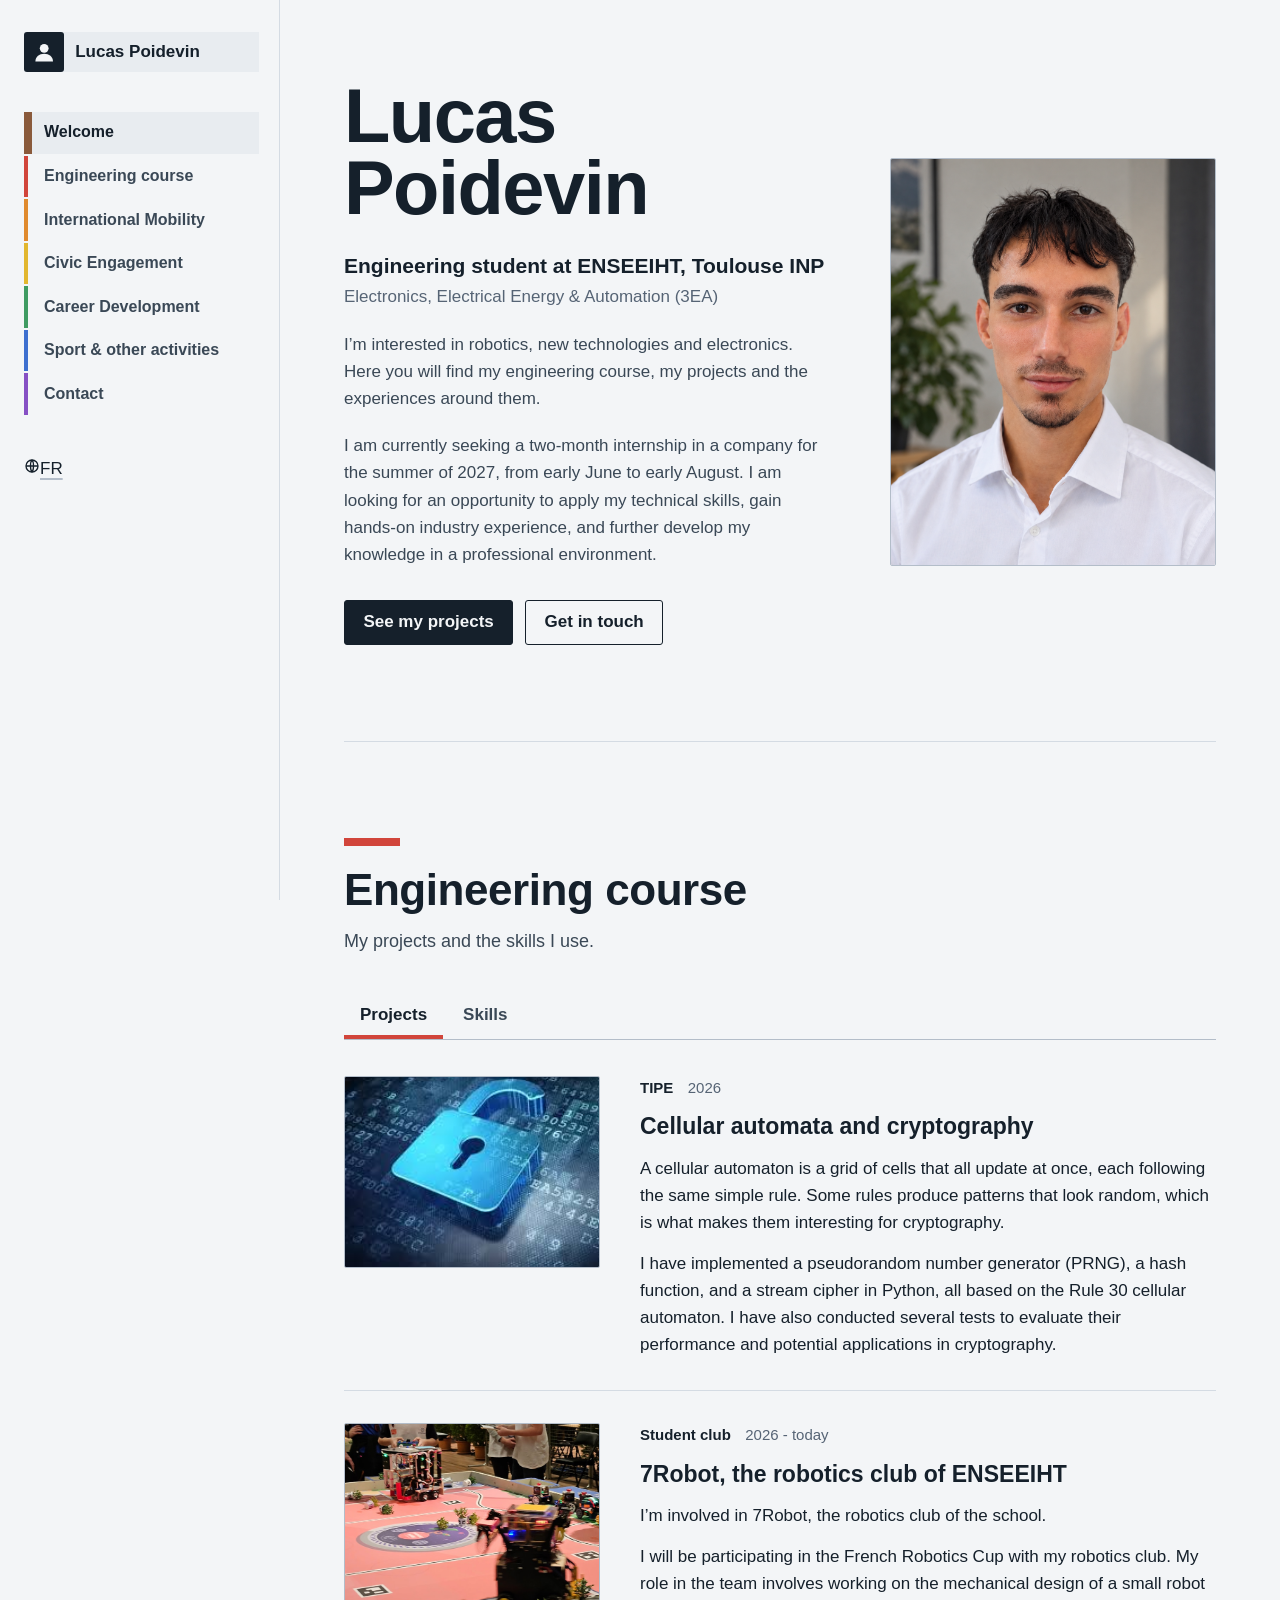
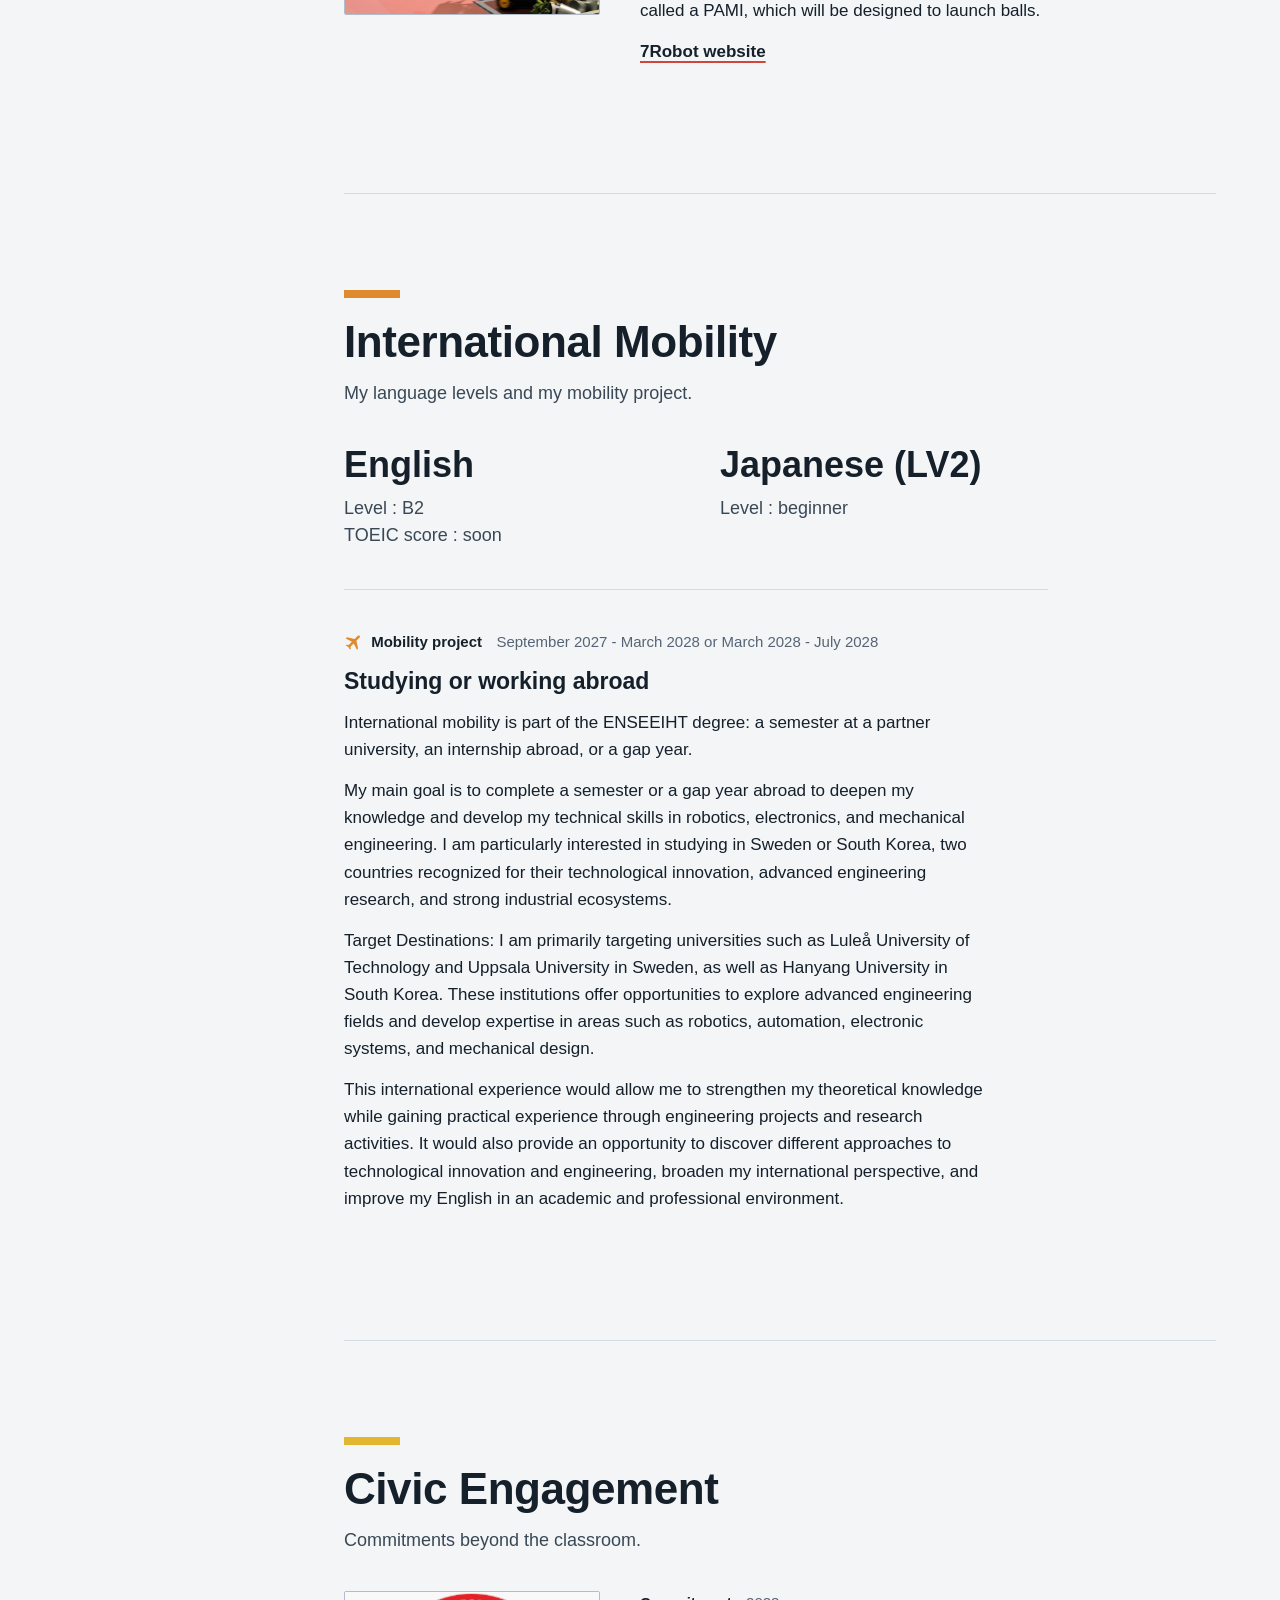
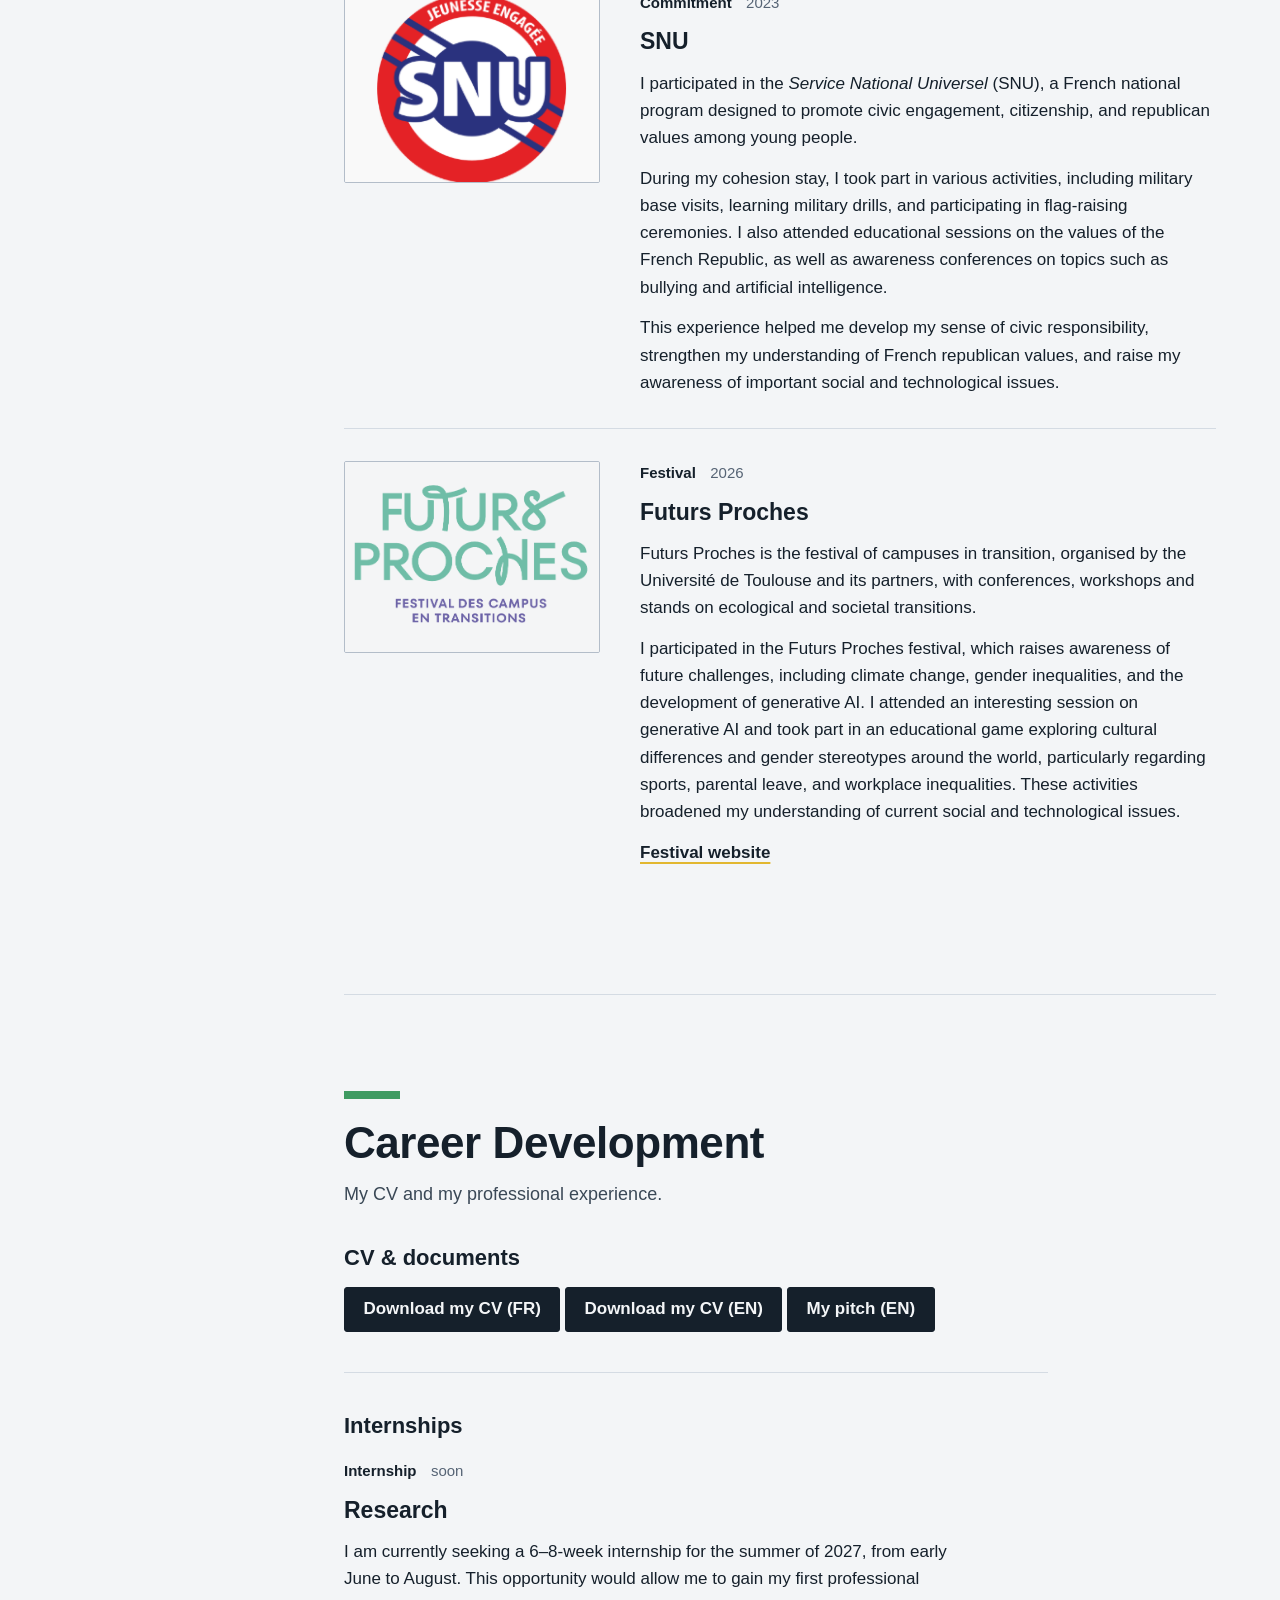
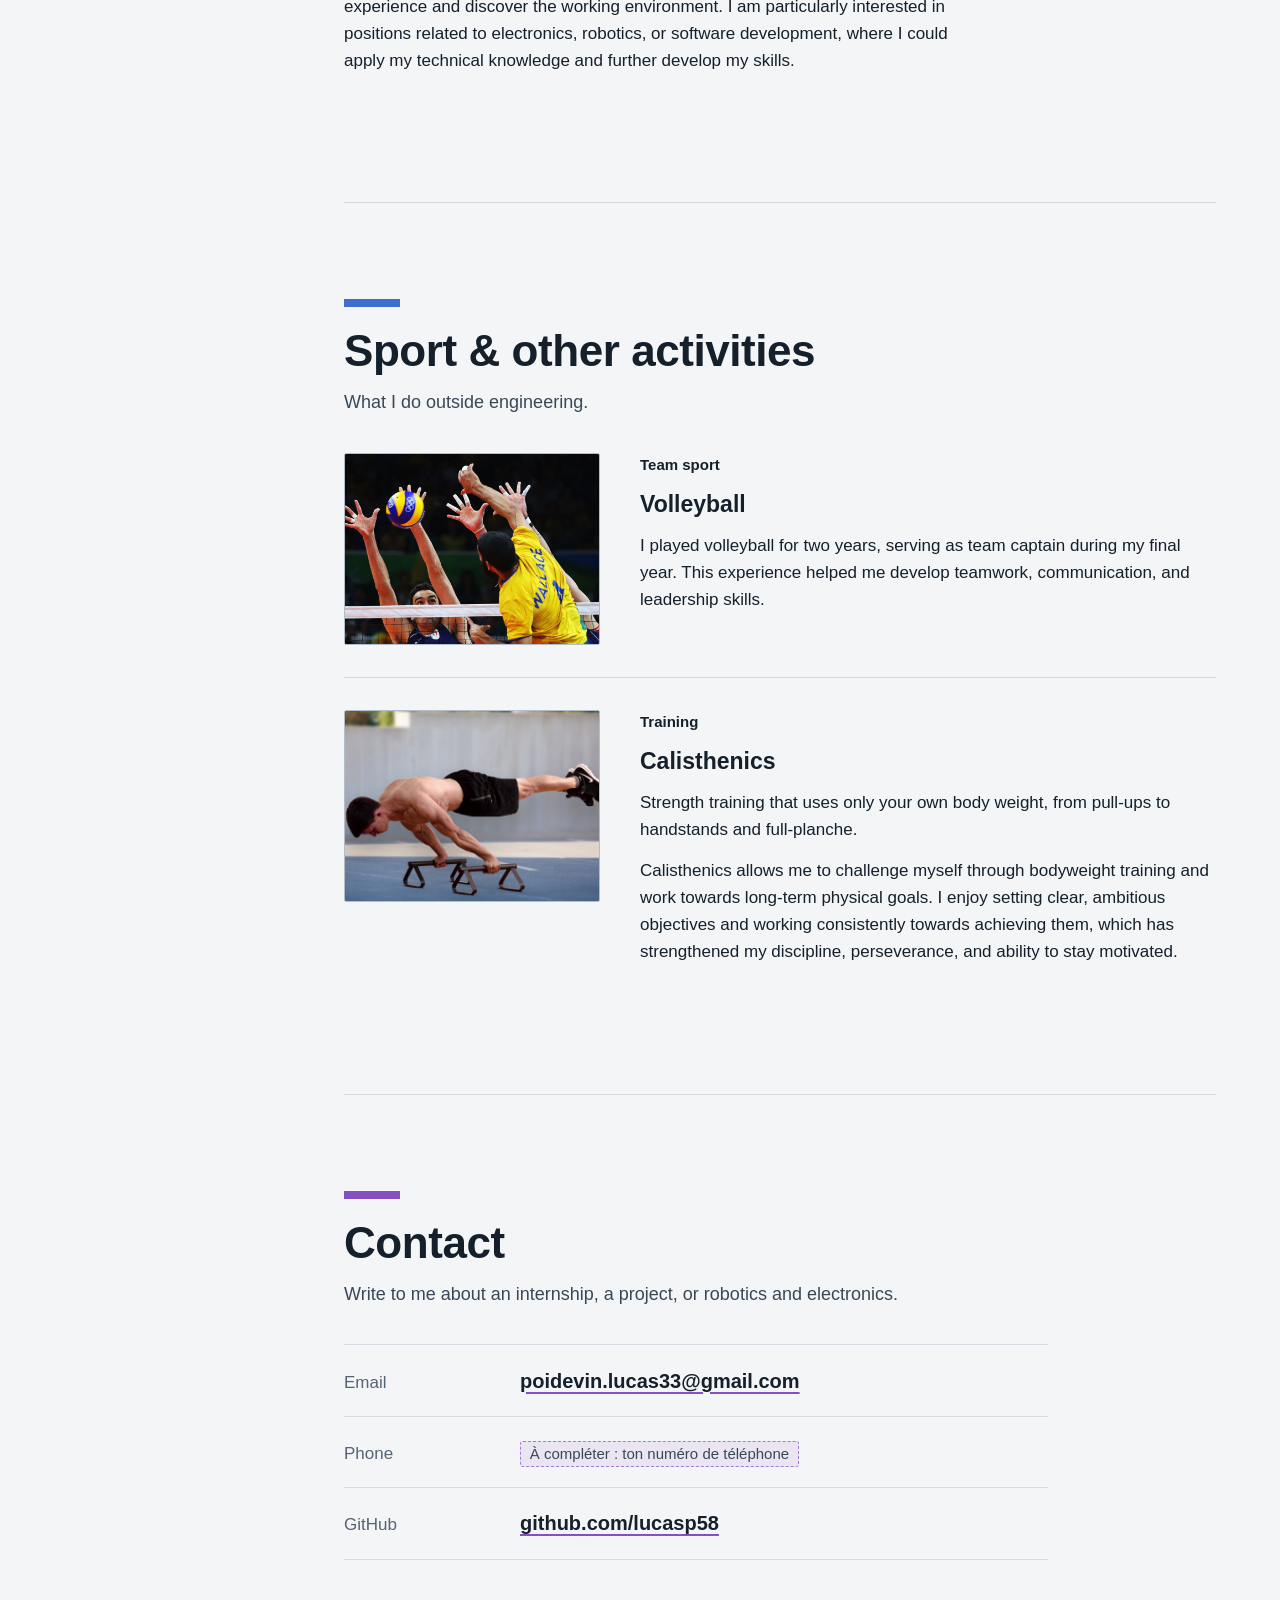
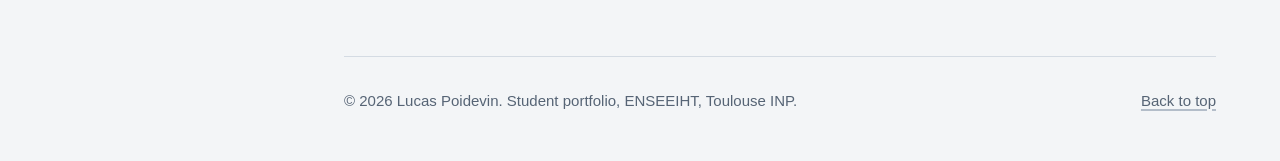
==== commit 249c7864: "Update index.html with French version links and content" ====
--- a/index.html
+++ b/index.html
@@ -11,22 +11,25 @@
   <meta name="theme-color" content="#f3f5f7" media="(prefers-color-scheme: light)">
   <meta name="theme-color" content="#0f1720" media="(prefers-color-scheme: dark)">
   <link rel="icon" href="data:image/svg+xml,%3Csvg xmlns='http://www.w3.org/2000/svg' viewBox='0 0 24 24'%3E%3Crect width='24' height='24' rx='4' fill='%2315202b'/%3E%3Ccircle cx='12' cy='9' r='4' fill='%23f3f5f7'/%3E%3Cpath d='M4.5 20c0-4 3.4-6.2 7.5-6.2s7.5 2.2 7.5 6.2z' fill='%23f3f5f7'/%3E%3C/svg%3E">
+  <link rel="alternate" hreflang="fr" href="index-fr.html">
   <link rel="stylesheet" href="style.css">
 </head>
- 
+
 <!--
-  PORTFOLIO DE LUCAS POIDEVIN
+  PORTFOLIO DE LUCAS POIDEVIN (version anglaise)
+
+  Cette page a une jumelle en français : index-fr.html.
+  Quand tu modifies un texte ou une photo ici, fais la même modification dans index-fr.html.
 
   Comment t'y retrouver :
   - Ctrl+F sur « À compléter » : tu retrouves tout ce qu'il reste à remplir (cadres en pointillés sur le site).
     Quand tu as rempli un cadre, supprime tout le <span class="todo">...</span> et écris ton texte à la place.
-  - PHOTOS : chaque fiche a une ligne <img src="assets/photo-projet.svg" ...>.
-    Remplace seulement le nom du fichier par celui de ta photo (ex. src="assets/7robot.jpg").
-    Si ta photo est directement à côté de index.html (sans dossier), écris juste src="7robot.jpg".
+  - PHOTOS : chaque fiche a une ligne <img src="..." ...>.
+    Remplace seulement le nom du fichier par celui de ta photo (ex. src="7robot.jpg").
     Pour une fiche sans photo : supprime le bloc <figure class="entry__photo">...</figure>
     ET enlève « entry--photo » de la ligne <article class="entry entry--photo">.
   - AJOUTER UNE FICHE (projet, activité, stage...) : copie un bloc <article>...</article> entier et colle-le juste après.
-  - Les 7 domaines ont chacun leur couleur dans le menu : marron, rouge, orange, jaune, vert, bleu, violet.
+  - Retour à la ligne dans un texte : écris <br> à l'endroit voulu.
 -->
 
 <body>
@@ -37,7 +40,8 @@
     <!-- ===================== NAVIGATION (les 7 mots-clés) ===================== -->
     <header class="site-nav">
       <a class="brand" href="#welcome" aria-label="Lucas Poidevin, back to the top">
-        <span class="brand__mark"><svg  class="mark" viewBox="0 0 24 24" aria-hidden="true" focusable="false" xmlns="http://www.w3.org/2000/svg"><circle cx="12" cy="8.5" r="4" fill="currentColor"/><path d="M4 20.5c0-4.4 3.6-7 8-7s8 2.6 8 7z" fill="currentColor"/></svg></span>        <span class="brand__name">Lucas Poidevin</span>
+        <span class="brand__mark"><svg class="mark" viewBox="0 0 24 24" aria-hidden="true" focusable="false" xmlns="http://www.w3.org/2000/svg"><circle cx="12" cy="8.5" r="4" fill="currentColor"/><path d="M4 20.5c0-4.4 3.6-7 8-7s8 2.6 8 7z" fill="currentColor"/></svg></span>
+        <span class="brand__name">Lucas Poidevin</span>
       </a>
       <nav class="site-nav__links" aria-label="Portfolio sections">
         <ul>
@@ -50,6 +54,8 @@
           <li><a href="#contact" data-band="7">Contact</a></li>
         </ul>
       </nav>
+      <!-- Bouton de langue : mène à la version française -->
+      <a class="lang-switch" href="index-fr.html" hreflang="fr" lang="fr" title="Voir le site en français" aria-label="Voir le site en français"><svg width="16" height="16" viewBox="0 0 24 24" fill="none" stroke="currentColor" stroke-width="2" aria-hidden="true" focusable="false"><circle cx="12" cy="12" r="9"/><path d="M3 12h18M12 3c3 3 3 15 0 18M12 3c-3 3-3 15 0 18"/></svg>FR</a>
     </header>
 
     <div class="content">
@@ -63,7 +69,7 @@
               <p class="hero__role">Engineering student at ENSEEIHT, Toulouse INP</p>
               <p class="hero__track">Electronics, Electrical Energy &amp; Automation (3EA)</p>
               <p class="hero__lead">I’m interested in robotics, new technologies and electronics. Here you will find my engineering course, my projects and the experiences around them.</p>
-              <p class="hero__lead">I am currently seeking a two-month internship in a company for the summer of 2027, from early June to early August. 
+              <p class="hero__lead">I am currently seeking a two-month internship in a company for the summer of 2027, from early June to early August.
                 I am looking for an opportunity to apply my technical skills, gain hands-on industry experience, and further develop my knowledge in a professional environment.</p>
               <p class="hero__actions">
                 <a class="btn btn--solid" href="#course">See my projects</a>
@@ -124,7 +130,7 @@
                     <p class="entry__meta"><span class="entry__kind">Student club</span>2026 - today</p>
                     <h4 class="entry__title">7Robot, the robotics club of ENSEEIHT</h4>
                     <p>I’m involved in 7Robot, the robotics club of the school.</p>
-                    <p>I will be participating in the French Robotics Cup with my robotics club. 
+                    <p>I will be participating in the French Robotics Cup with my robotics club.
                       My role in the team involves working on the mechanical design of a small robot called a PAMI, which will be designed to launch balls.</p>
                     <p class="entry__links"><a href="https://www.7robot.fr/" target="_blank" rel="noopener">7Robot website</a></p>
                   </div>
@@ -144,7 +150,7 @@
                         <li>Python</li>
                         <li>C</li>
                         <li>SQL</li>
-                        <li>Latex</li>
+                        <li>LaTeX</li>
                       </ul>
                     </dd>
                   </div>
@@ -175,7 +181,7 @@
                         <li>Adaptability</li>
                       </ul>
                     </dd>
-                  </div>                  
+                  </div>
                 </dl>
               </div>
 
@@ -190,7 +196,7 @@
             <h2 id="mobility-title">International Mobility</h2>
             <p class="domain__lead">My language levels and my mobility project.</p>
           </header>
-          
+
           <div class="levels">
             <div class="level">
               <h3 class="level__label">English</h3>
@@ -201,17 +207,15 @@
               <p class="level__value">Level : beginner</p>
             </div>
           </div>
-          
+
           <article class="entry">
             <div class="entry__body">
               <p class="entry__meta"><span class="entry__kind" style="display:inline-flex;align-items:center;gap:0.45rem"><svg width="20" height="20" viewBox="0 0 24 24" fill="currentColor" aria-hidden="true" style="color:var(--band);transform:rotate(45deg)"><path d="M21 16v-2l-8-5V3.5c0-.83-.67-1.5-1.5-1.5S10 2.67 10 3.5V9l-8 5v2l8-2.5V19l-2 1.5V22l3.5-1 3.5 1v-1.5L13 19v-5.5l8 2.5z"/></svg>Mobility project</span> September 2027 - March 2028 or March 2028 - July 2028</p>
               <h3 class="entry__title">Studying or working abroad</h3>
               <p>International mobility is part of the ENSEEIHT degree: a semester at a partner university, an internship abroad, or a gap year.</p>
-              <p>My main goal is to complete a semester or a gap year abroad to deepen my knowledge and develop my technical skills in robotics, electronics, and mechanical engineering. I am particularly interested in studying in Sweden or South Korea, two countries recognized for their technological innovation, advanced engineering research, and strong industrial ecosystems.
-
-Target Destinations: I am primarily targeting universities such as Luleå University of Technology and Uppsala University in Sweden, as well as Hanyang University in South Korea. These institutions offer opportunities to explore advanced engineering fields and develop expertise in areas such as robotics, automation, electronic systems, and mechanical design.
-
-This international experience would allow me to strengthen my theoretical knowledge while gaining practical experience through engineering projects and research activities. It would also provide an opportunity to discover different approaches to technological innovation and engineering, broaden my international perspective, and improve my English in an academic and professional environment.</p>
+              <p>My main goal is to complete a semester or a gap year abroad to deepen my knowledge and develop my technical skills in robotics, electronics, and mechanical engineering. I am particularly interested in studying in Sweden or South Korea, two countries recognized for their technological innovation, advanced engineering research, and strong industrial ecosystems.</p>
+              <p>Target Destinations: I am primarily targeting universities such as Luleå University of Technology and Uppsala University in Sweden, as well as Hanyang University in South Korea. These institutions offer opportunities to explore advanced engineering fields and develop expertise in areas such as robotics, automation, electronic systems, and mechanical design.</p>
+              <p>This international experience would allow me to strengthen my theoretical knowledge while gaining practical experience through engineering projects and research activities. It would also provide an opportunity to discover different approaches to technological innovation and engineering, broaden my international perspective, and improve my English in an academic and professional environment.</p>
             </div>
           </article>
         </section>
@@ -226,18 +230,15 @@
 
           <article class="entry entry--photo">
             <figure class="entry__photo">
-              <!-- photo du CNU -->
+              <!-- photo du SNU -->
               <img src="SNU.png" width="400" height="300" alt="Photo of my SNU commitment" loading="lazy">
             </figure>
             <div class="entry__body">
               <p class="entry__meta"><span class="entry__kind">Commitment</span> 2023 </p>
               <h3 class="entry__title">SNU</h3>
-              <p>I participated in the *Service National Universel* (SNU), a French national program designed to promote civic engagement, citizenship, and republican values among young people.
-
-During my cohesion stay, I took part in various activities, including military base visits, learning military drills, and participating in flag-raising ceremonies. I also attended educational sessions on the values of the French Republic, as well as awareness conferences on topics such as bullying and artificial intelligence.
-
-This experience helped me develop my sense of civic responsibility, strengthen my understanding of French republican values, and raise my awareness of important social and technological issues.
-</p>
+              <p>I participated in the <em>Service National Universel</em> (SNU), a French national program designed to promote civic engagement, citizenship, and republican values among young people.</p>
+              <p>During my cohesion stay, I took part in various activities, including military base visits, learning military drills, and participating in flag-raising ceremonies. I also attended educational sessions on the values of the French Republic, as well as awareness conferences on topics such as bullying and artificial intelligence.</p>
+              <p>This experience helped me develop my sense of civic responsibility, strengthen my understanding of French republican values, and raise my awareness of important social and technological issues.</p>
             </div>
           </article>
 
@@ -250,7 +251,7 @@
               <p class="entry__meta"><span class="entry__kind">Festival</span> 2026 </p>
               <h3 class="entry__title">Futurs Proches</h3>
               <p>Futurs Proches is the festival of campuses in transition, organised by the Université de Toulouse and its partners, with conferences, workshops and stands on ecological and societal transitions.</p>
-              <p>I participated in the Future Proche festival, which raises awareness of future challenges, including climate change, gender inequalities, and the development of generative AI.
+              <p>I participated in the Futurs Proches festival, which raises awareness of future challenges, including climate change, gender inequalities, and the development of generative AI.
                 I attended an interesting session on generative AI and took part in an educational game exploring cultural differences and gender stereotypes around the world, particularly regarding sports, parental leave, and workplace inequalities.
                 These activities broadened my understanding of current social and technological issues.</p>
               <p class="entry__links"><a href="https://futurs-proches.univ-toulouse.fr" target="_blank" rel="noopener">Festival website</a></p>
@@ -260,9 +261,9 @@
           <!-- Pour ajouter un engagement : copie un bloc <article>...</article> ci-dessus et colle-le ici. -->
         </section>
 
-        
- <!-- ===================== 5. CAREER DEVELOPMENT ===================== -->
-        <section id="career" class="domain" data-band="53" aria-labelledby="career-title">
+
+        <!-- ===================== 5. CAREER DEVELOPMENT ===================== -->
+        <section id="career" class="domain" data-band="5" aria-labelledby="career-title">
           <header class="domain__head">
             <h2 id="career-title">Career Development</h2>
             <p class="domain__lead">My CV and my professional experience.</p>
@@ -270,16 +271,11 @@
 
           <div class="docs">
             <h3 class="subhead">CV &amp; documents</h3>
-            <!-- À compléter : dépose ton CV dans assets/ sous le nom CV_Lucas_Poidevin.pdf -->
-            <p><a class="btn btn--solid" href="CV_Lucas_Poidevin_FR.pdf">Download my CV (FR)</a>  
-               <a class="btn btn--solid" href="CV_Lucas_Poidevin_EN.pdf">Download my CV (EN)</a>  
+            <!-- Les CV sont déposés à côté de index.html. Pour un autre document, ajoute un bouton :
+                 <a class="btn btn--solid" href="lettre-motivation.pdf">Cover letter</a> -->
+            <p><a class="btn btn--solid" href="CV_Lucas_Poidevin_FR.pdf">Download my CV (FR)</a>
+               <a class="btn btn--solid" href="CV_Lucas_Poidevin_EN.pdf">Download my CV (EN)</a>
                <a class="btn btn--solid" href="lien de la video de mon pitch">My pitch (EN)</a></p>
-            <ul class="doclist">
-              <!-- Un autre document : 
-              <ul class="doclist">
-              <li><a href="assets/lettre-motivation.pdf">Cover letter</a></li>
-              ...
-              </ul>  -->
           </div>
 
           <h3 class="subhead">Internships</h3>
@@ -297,7 +293,7 @@
           <!-- Pour ajouter un stage : copie le bloc <article>...</article> ci-dessus et colle-le ici. -->
         </section>
 
-        
+
         <!-- ===================== 6. SPORT & OTHER ACTIVITIES ===================== -->
         <section id="sport" class="domain" data-band="6" aria-labelledby="sport-title">
           <header class="domain__head">
@@ -307,35 +303,35 @@
 
           <article class="entry entry--photo">
             <figure class="entry__photo">
-              <!-- À compléter : photo de volley -->
+              <!-- photo de volley -->
               <img src="Volley.jpeg" width="400" height="300" alt="Photo of me playing volleyball" loading="lazy">
             </figure>
             <div class="entry__body">
               <p class="entry__meta"><span class="entry__kind">Team sport</span></p>
               <h3 class="entry__title">Volleyball</h3>
-              <p> I played volleyball for two years, serving as team captain during my final year.
-                This experience helped me develop teamwork, communication, and leadership skills. </p>
+              <p>I played volleyball for two years, serving as team captain during my final year.
+                This experience helped me develop teamwork, communication, and leadership skills.</p>
             </div>
           </article>
 
           <article class="entry entry--photo">
             <figure class="entry__photo">
-              <!-- À compléter : photo de calisthénie -->
+              <!-- photo de calisthénie -->
               <img src="Calisthenie.jpg" width="400" height="300" alt="Photo of me doing calisthenics" loading="lazy">
             </figure>
             <div class="entry__body">
               <p class="entry__meta"><span class="entry__kind">Training</span></p>
               <h3 class="entry__title">Calisthenics</h3>
               <p>Strength training that uses only your own body weight, from pull-ups to handstands and full-planche.</p>
-              <p> Calisthenics allows me to challenge myself through bodyweight training and work towards long-term physical goals.
-                I enjoy setting clear, ambitious objectives and working consistently towards achieving them, which has strengthened my discipline, perseverance, and ability to stay motivated. </p>
+              <p>Calisthenics allows me to challenge myself through bodyweight training and work towards long-term physical goals.
+                I enjoy setting clear, ambitious objectives and working consistently towards achieving them, which has strengthened my discipline, perseverance, and ability to stay motivated.</p>
             </div>
           </article>
 
           <!-- Pour ajouter un loisir ou une activité : copie un bloc <article>...</article> ci-dessus et colle-le ici. -->
         </section>
 
-        
+
         <!-- ===================== 7. CONTACT ===================== -->
         <section id="contact" class="domain" data-band="7" aria-labelledby="contact-title">
           <header class="domain__head">
@@ -343,20 +339,14 @@
             <p class="domain__lead">Write to me about an internship, a project, or robotics and electronics.</p>
           </header>
 
-          <!--
-            Quand tu as tes coordonnées, remplace chaque <span class="todo"> par un lien, par exemple :
-              <a href="mailto:prenom.nom@exemple.fr">prenom.nom@exemple.fr</a>
-              <a href="https://www.linkedin.com/in/ton-profil" target="_blank" rel="noopener">linkedin.com/in/ton-profil</a>
-              <a href="https://github.com/ton-pseudo" target="_blank" rel="noopener">github.com/ton-pseudo</a>
-          -->
           <dl class="contact">
             <div class="contact__row">
               <dt>Email</dt>
-              <p>poidevin.lucas33@gmail.com</p>
+              <dd><a href="mailto:poidevin.lucas33@gmail.com">poidevin.lucas33@gmail.com</a></dd>
             </div>
             <div class="contact__row">
               <dt>Phone</dt>
-              <dd><span class="todo">À compléter : lien vers ton profil</span></dd>
+              <dd><span class="todo">À compléter : ton numéro de téléphone</span></dd>
             </div>
             <div class="contact__row">
               <dt>GitHub</dt>
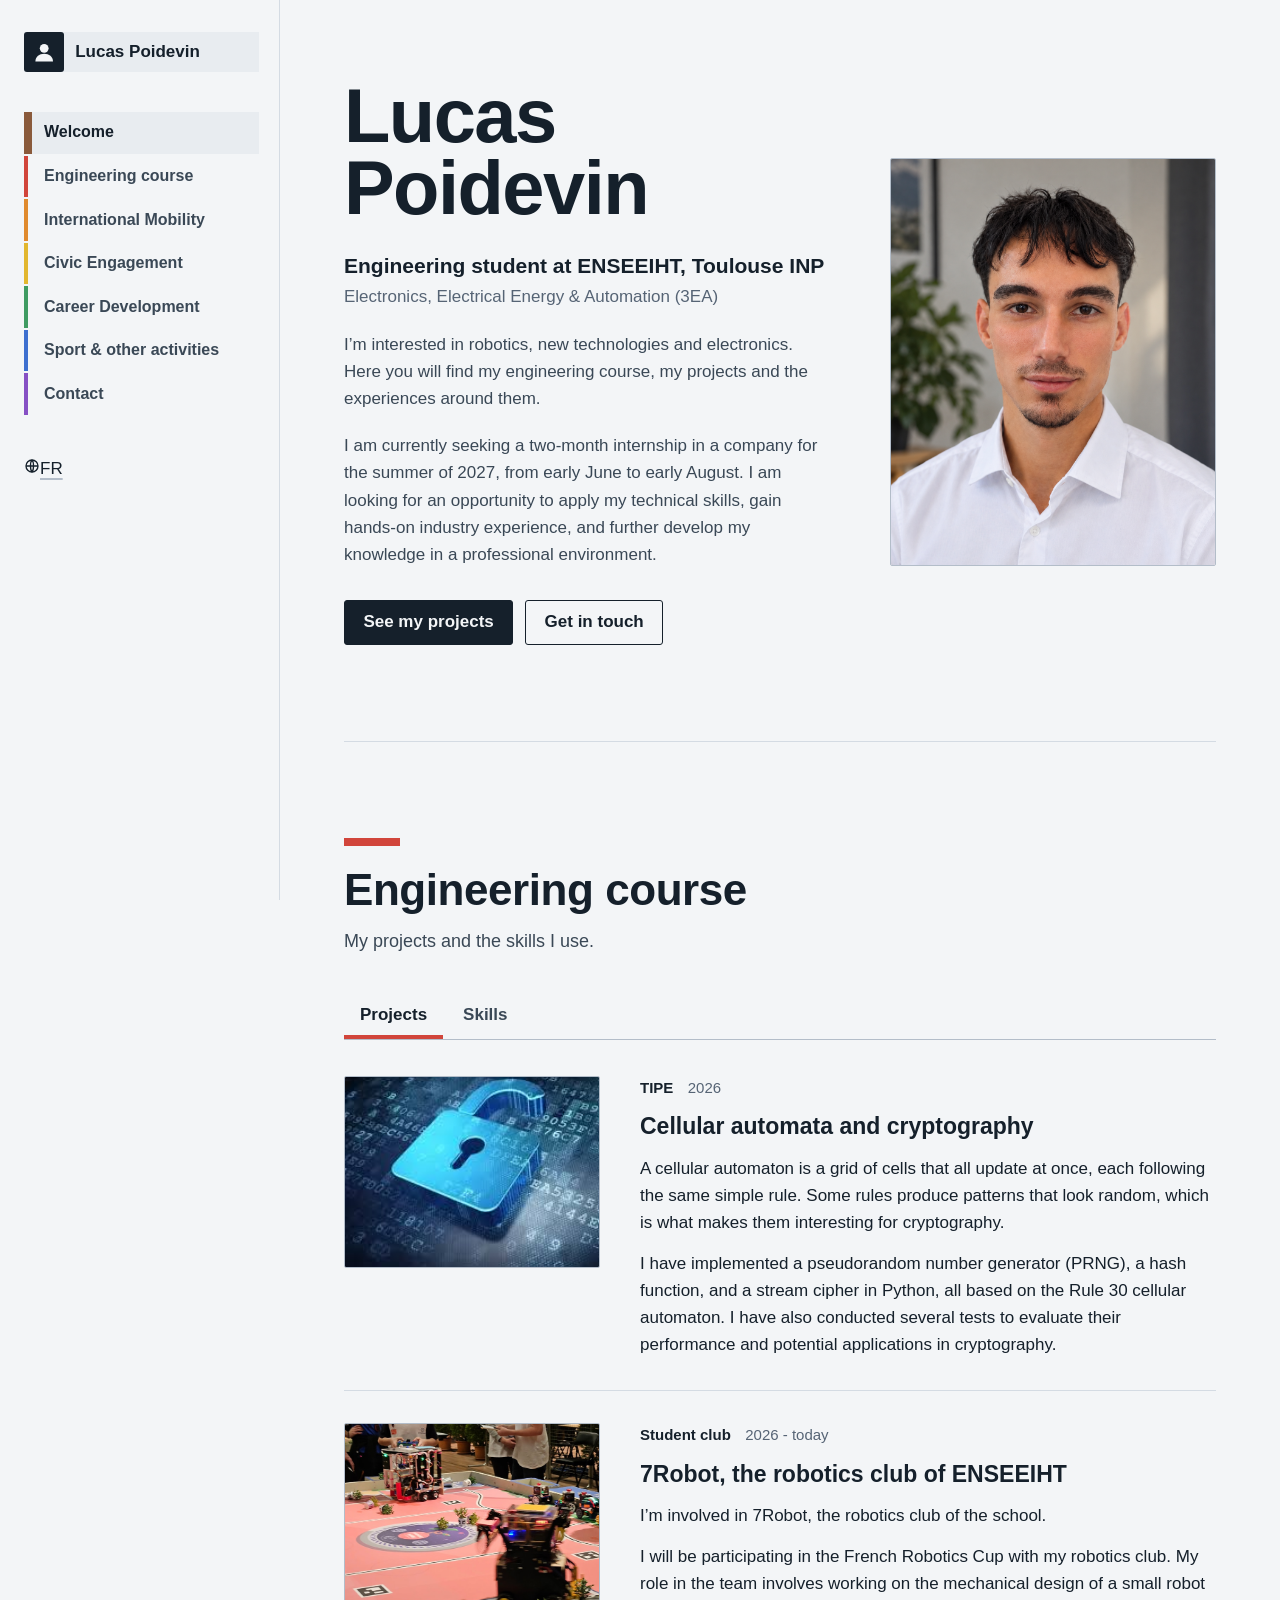
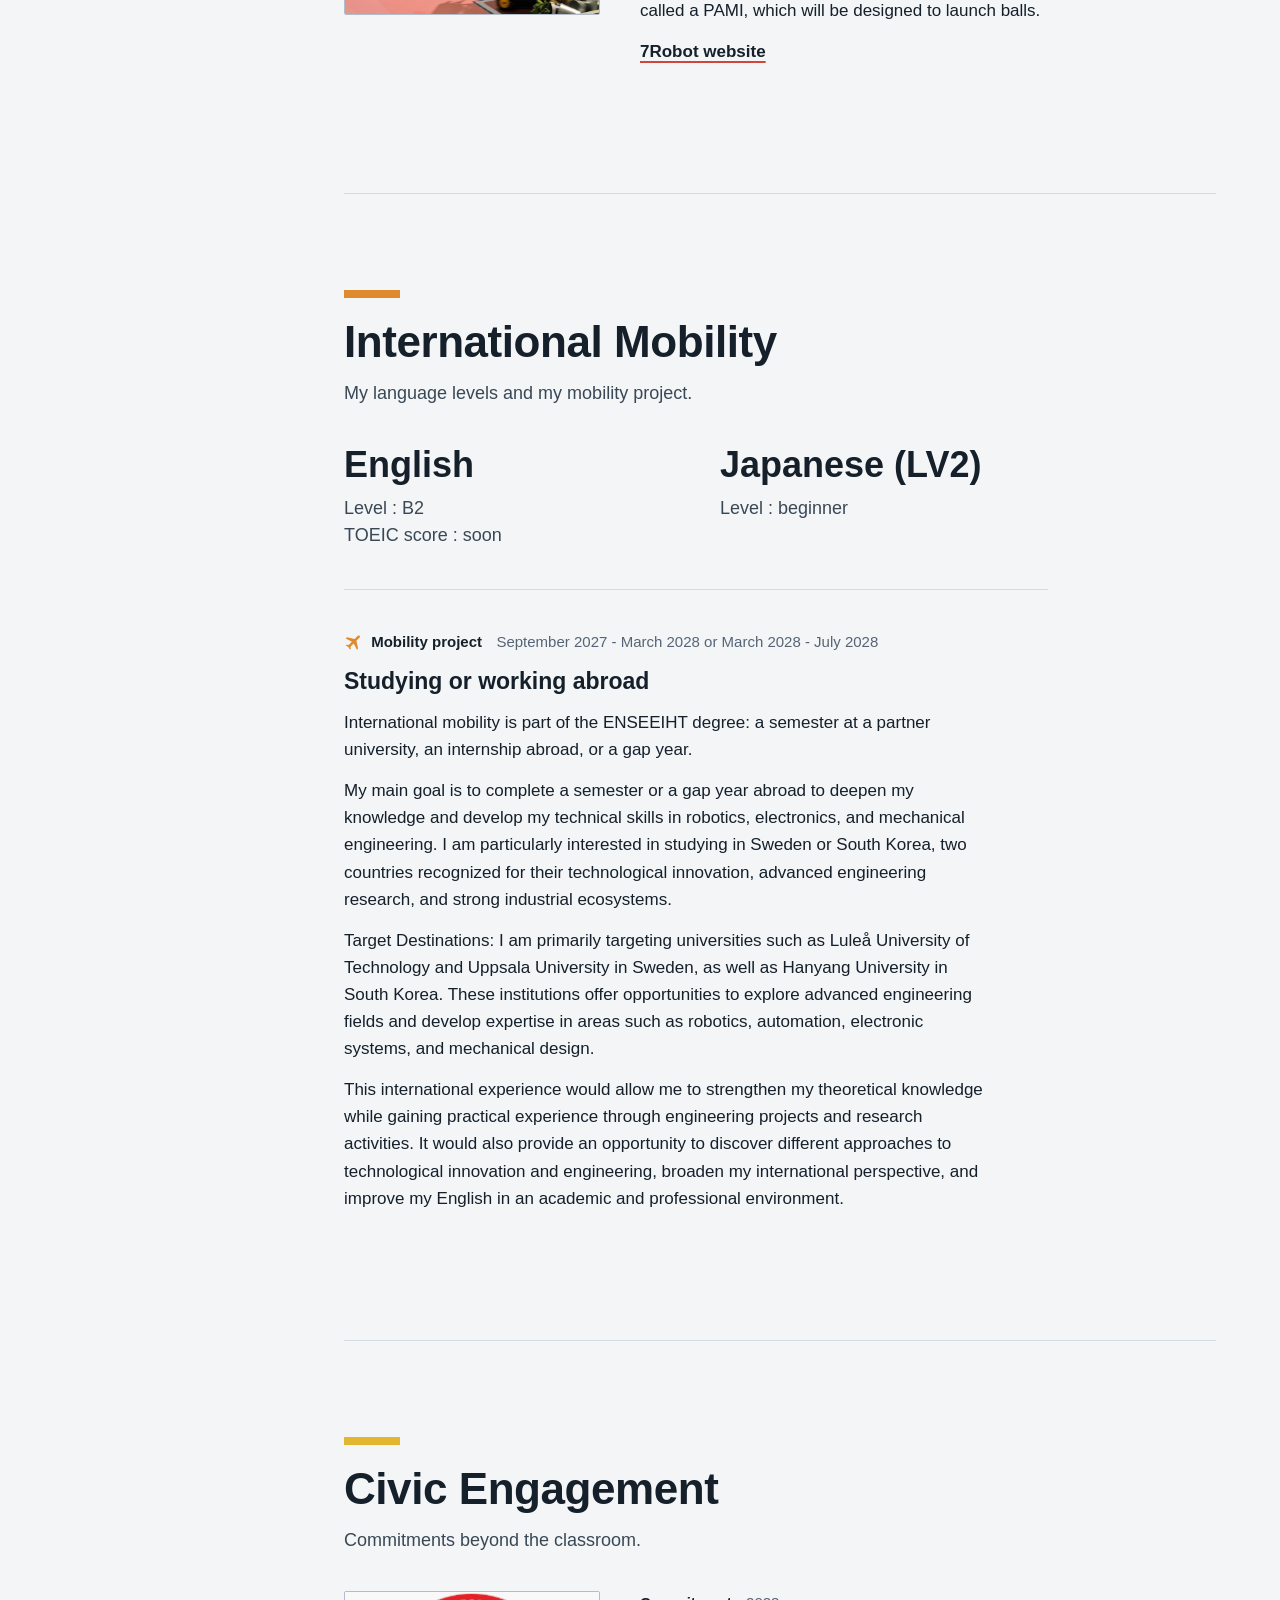
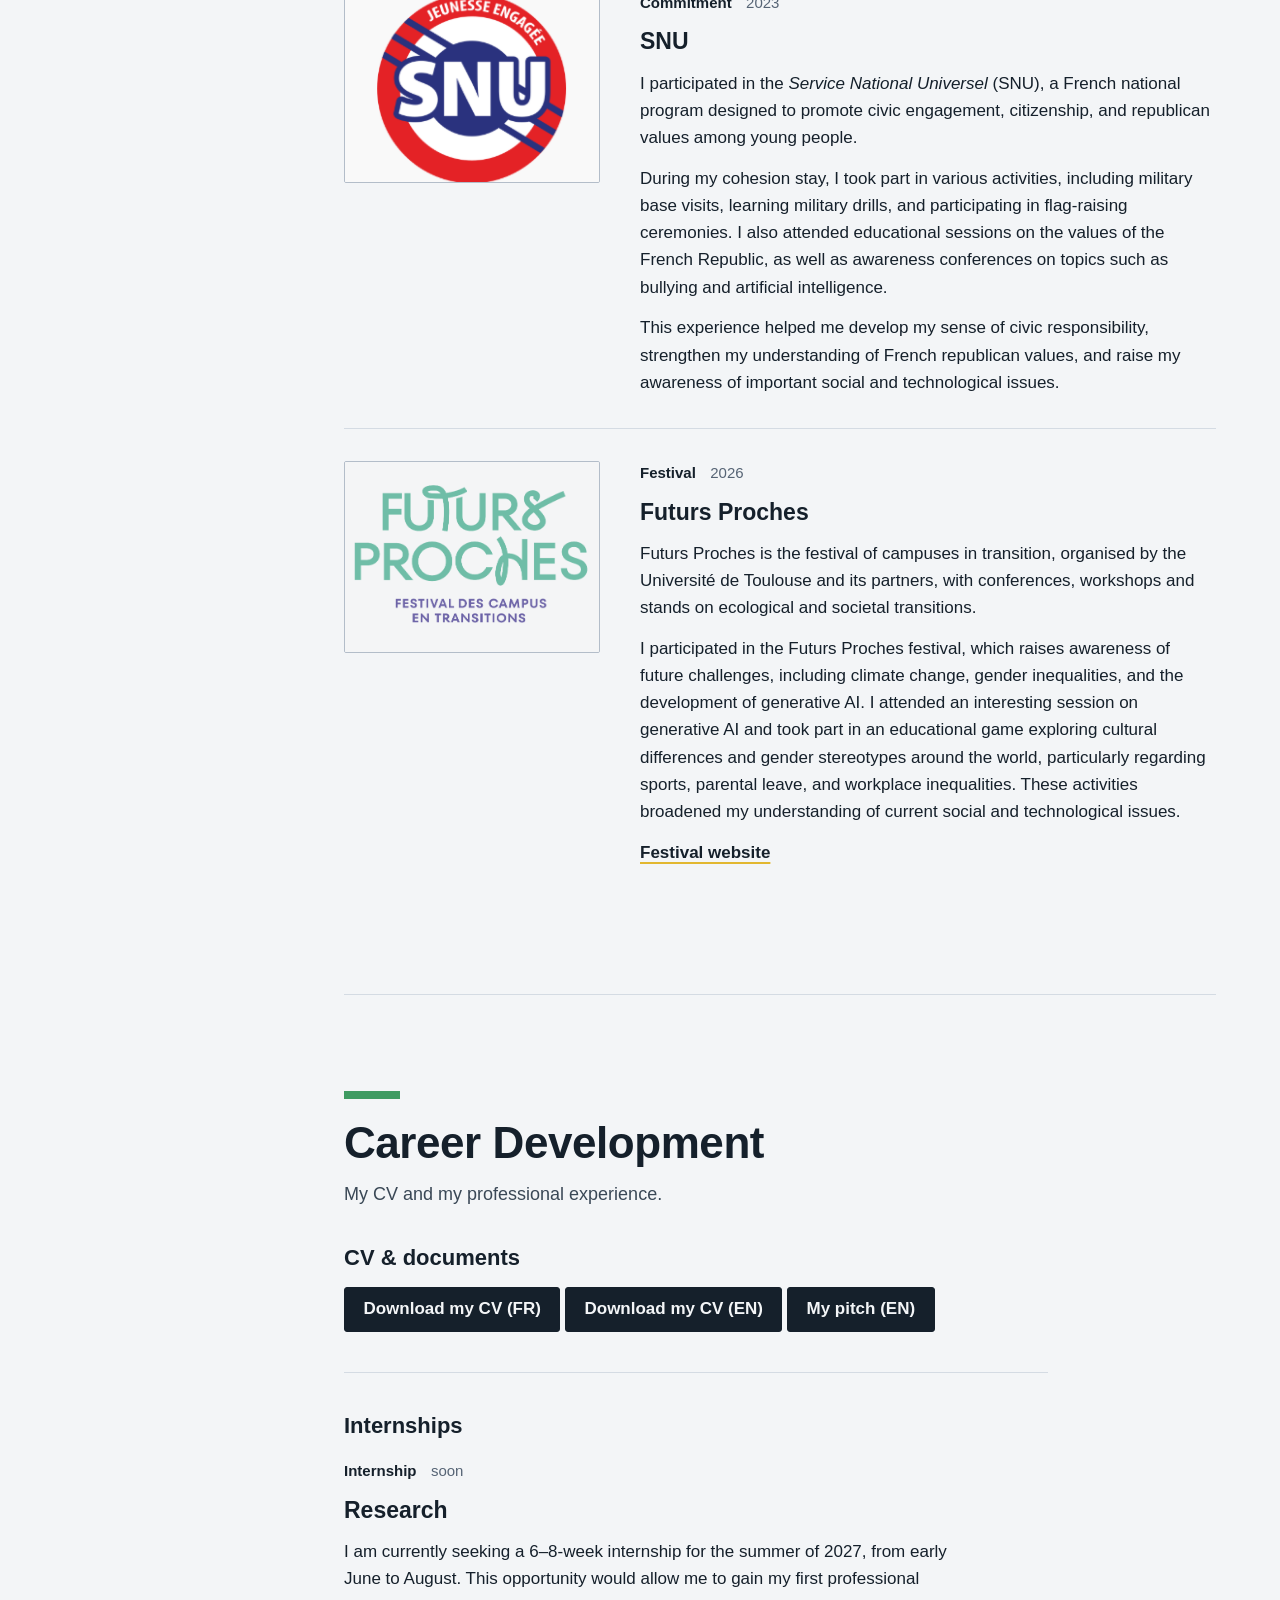
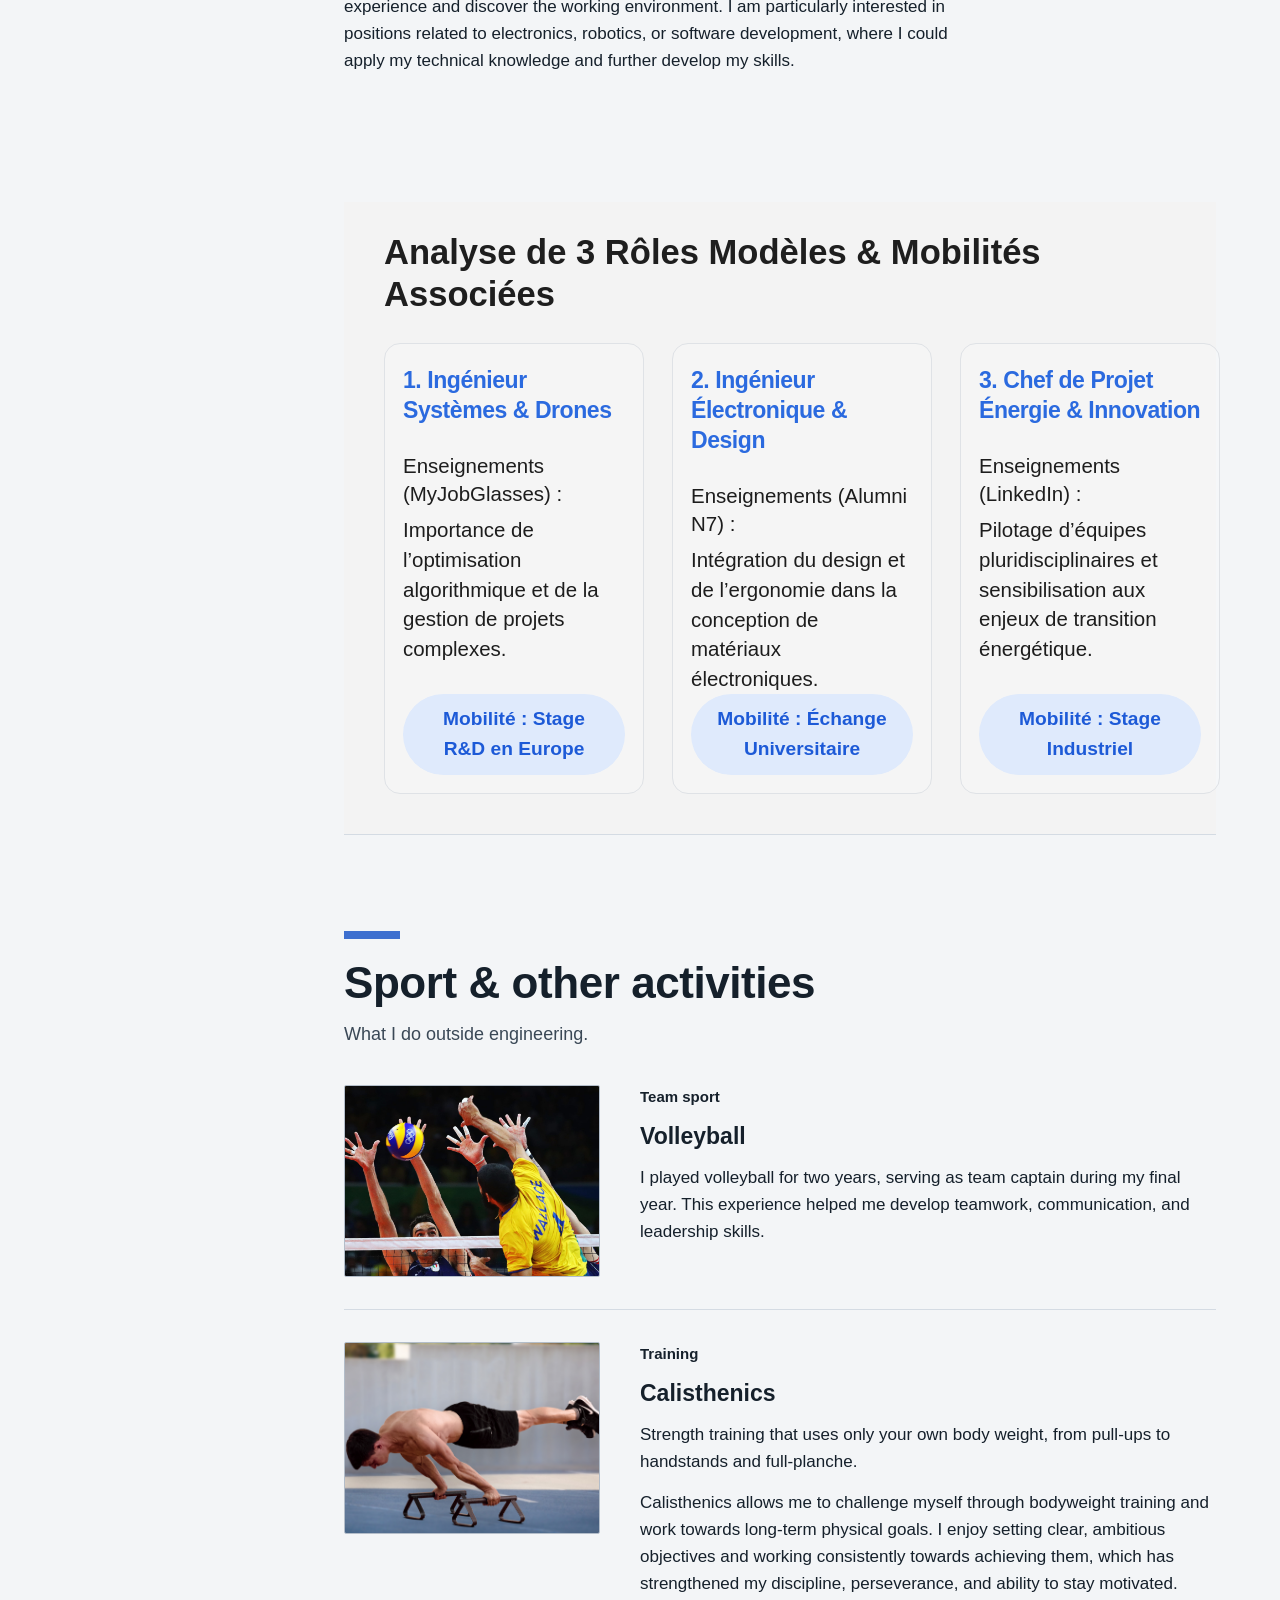
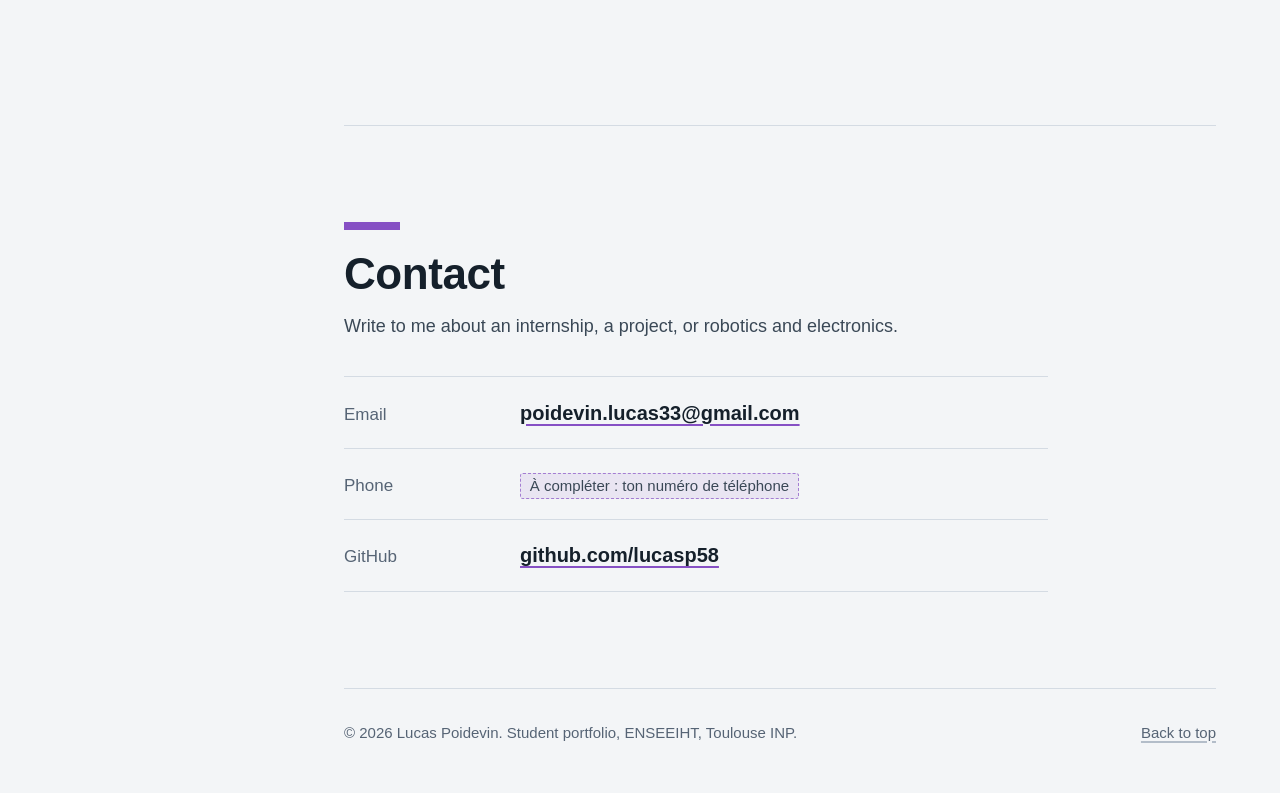
==== commit 222417d1: "Update index.html" ====
--- a/index.html
+++ b/index.html
@@ -293,6 +293,57 @@
           <!-- Pour ajouter un stage : copie le bloc <article>...</article> ci-dessus et colle-le ici. -->
         </section>
 
+        <section class="roles-section">
+          <h2>Analyse de 3 Rôles Modèles & Mobilités Associées</h2>
+        
+          <div class="roles-grid">
+            <!-- Card 1 -->
+            <article class="role-card">
+              <h3 class="role-title">1. Ingénieur Systèmes &amp; Drones</h3>
+        
+              <div class="role-content">
+                <p class="role-label">Enseignements (MyJobGlasses) :</p>
+                <p class="role-text">
+                  Importance de l’optimisation algorithmique et de la gestion de projets
+                  complexes.
+                </p>
+              </div>
+        
+              <div class="mobility-pill">Mobilité : Stage R&amp;D en Europe</div>
+            </article>
+        
+            <!-- Card 2 -->
+            <article class="role-card">
+              <h3 class="role-title">2. Ingénieur Électronique &amp; Design</h3>
+        
+              <div class="role-content">
+                <p class="role-label">Enseignements (Alumni N7) :</p>
+                <p class="role-text">
+                  Intégration du design et de l’ergonomie dans la conception de
+                  matériaux électroniques.
+                </p>
+              </div>
+        
+              <div class="mobility-pill">Mobilité : Échange Universitaire</div>
+            </article>
+        
+            <!-- Card 3 -->
+            <article class="role-card">
+              <h3 class="role-title">3. Chef de Projet Énergie &amp; Innovation</h3>
+        
+              <div class="role-content">
+                <p class="role-label">Enseignements (LinkedIn) :</p>
+                <p class="role-text">
+                  Pilotage d’équipes pluridisciplinaires et sensibilisation aux enjeux
+                  de transition énergétique.
+                </p>
+              </div>
+        
+              <div class="mobility-pill">Mobilité : Stage Industriel</div>
+            </article>
+          </div>
+        </section>
+
 
         <!-- ===================== 6. SPORT & OTHER ACTIVITIES ===================== -->
         <section id="sport" class="domain" data-band="6" aria-labelledby="sport-title">
--- a/style.css
+++ b/style.css
@@ -819,6 +819,94 @@
   line-height: 1.5;
 }
 
+/* profils analysés  ---------------------------------------------- */
+.roles-section {
+    background: #f3f3f3;
+    padding: 30px 40px 40px;
+    font-family: Arial, Helvetica, sans-serif;
+    color: #1d1d1d;
+  }
+
+  .roles-section h2 {
+    margin: 0 0 28px;
+    font-size: clamp(2rem, 2.7vw, 3.3rem);
+    font-weight: 700;
+    line-height: 1.2;
+    color: #1e1e1e;
+  }
+
+  .roles-grid {
+    display: grid;
+    grid-template-columns: repeat(3, minmax(260px, 1fr));
+    gap: 28px;
+    align-items: stretch;
+  }
+
+  .role-card {
+    background: rgba(255, 255, 255, 0.18);
+    border: 1px solid #dfe2e6;
+    border-radius: 16px;
+    padding: 22px 18px 18px;
+    min-height: 420px;
+    display: flex;
+    flex-direction: column;
+    justify-content: flex-start;
+    box-sizing: border-box;
+  }
+
+  .role-title {
+    margin: 0 0 26px;
+    font-size: clamp(1.2rem, 1.8vw, 2.2rem);
+    font-weight: 700;
+    line-height: 1.3;
+    color: #2b6adf;
+    letter-spacing: -0.02em;
+  }
+
+  .role-content {
+    margin-top: 0;
+    flex: 1;
+  }
+
+  .role-label {
+    margin: 0 0 8px;
+    font-size: clamp(1.1rem, 1.6vw, 1.8rem);
+    font-weight: 500;
+    color: #1d1d1d;
+    line-height: 1.35;
+  }
+
+  .role-text {
+    margin: 0;
+    font-size: clamp(1.15rem, 1.6vw, 1.9rem);
+    line-height: 1.45;
+    color: #1d1d1d;
+    font-weight: 400;
+  }
+
+  .mobility-pill {
+    display: inline-flex;
+    align-items: center;
+    justify-content: center;
+    min-height: 52px;
+    padding: 10px 20px;
+    border-radius: 999px;
+    background: #dfeafc;
+    color: #1d5ad7;
+    font-weight: 700;
+    font-size: clamp(1.1rem, 1.5vw, 1.9rem);
+    text-align: center;
+    align-self: center;
+    width: 100%;
+    max-width: 100%;
+    box-sizing: border-box;
+  }
+
+  @media (max-width: 980px) {
+    .roles-grid {
+      grid-template-columns: 1fr;
+    }
+  }
 
 /* 11 Contact et pied de page ------------------------------------------------ */
 .contact {
@@ -956,6 +1044,36 @@
     font-weight: 700;
   }
 
+/* Bouton de langue (EN / FR) : lien vers l'autre version du site */
+.lang-switch {
+  flex: none;
+  display: inline-flex;
+  align-items: center;
+  gap: 0.45rem;
+  padding: 0.5rem 0.75rem;
+  color: var(--ink);
+  border: 1.5px solid var(--ink);
+  border-radius: 3px;
+  font-size: 0.9375rem;
+  font-weight: 700;
+  line-height: 1.2;
+  text-decoration: none;
+}
+
+.lang-switch:hover {
+  background: var(--ink);
+  color: var(--paper);
+}
+
+@media (min-width: 64rem) {
+  .lang-switch {
+    align-self: flex-start;
+    margin-block-start: -1.25rem;
+    margin-inline-start: 1.25rem;
+  }
+}
+
+   
   .entry {
     break-inside: avoid;
   }
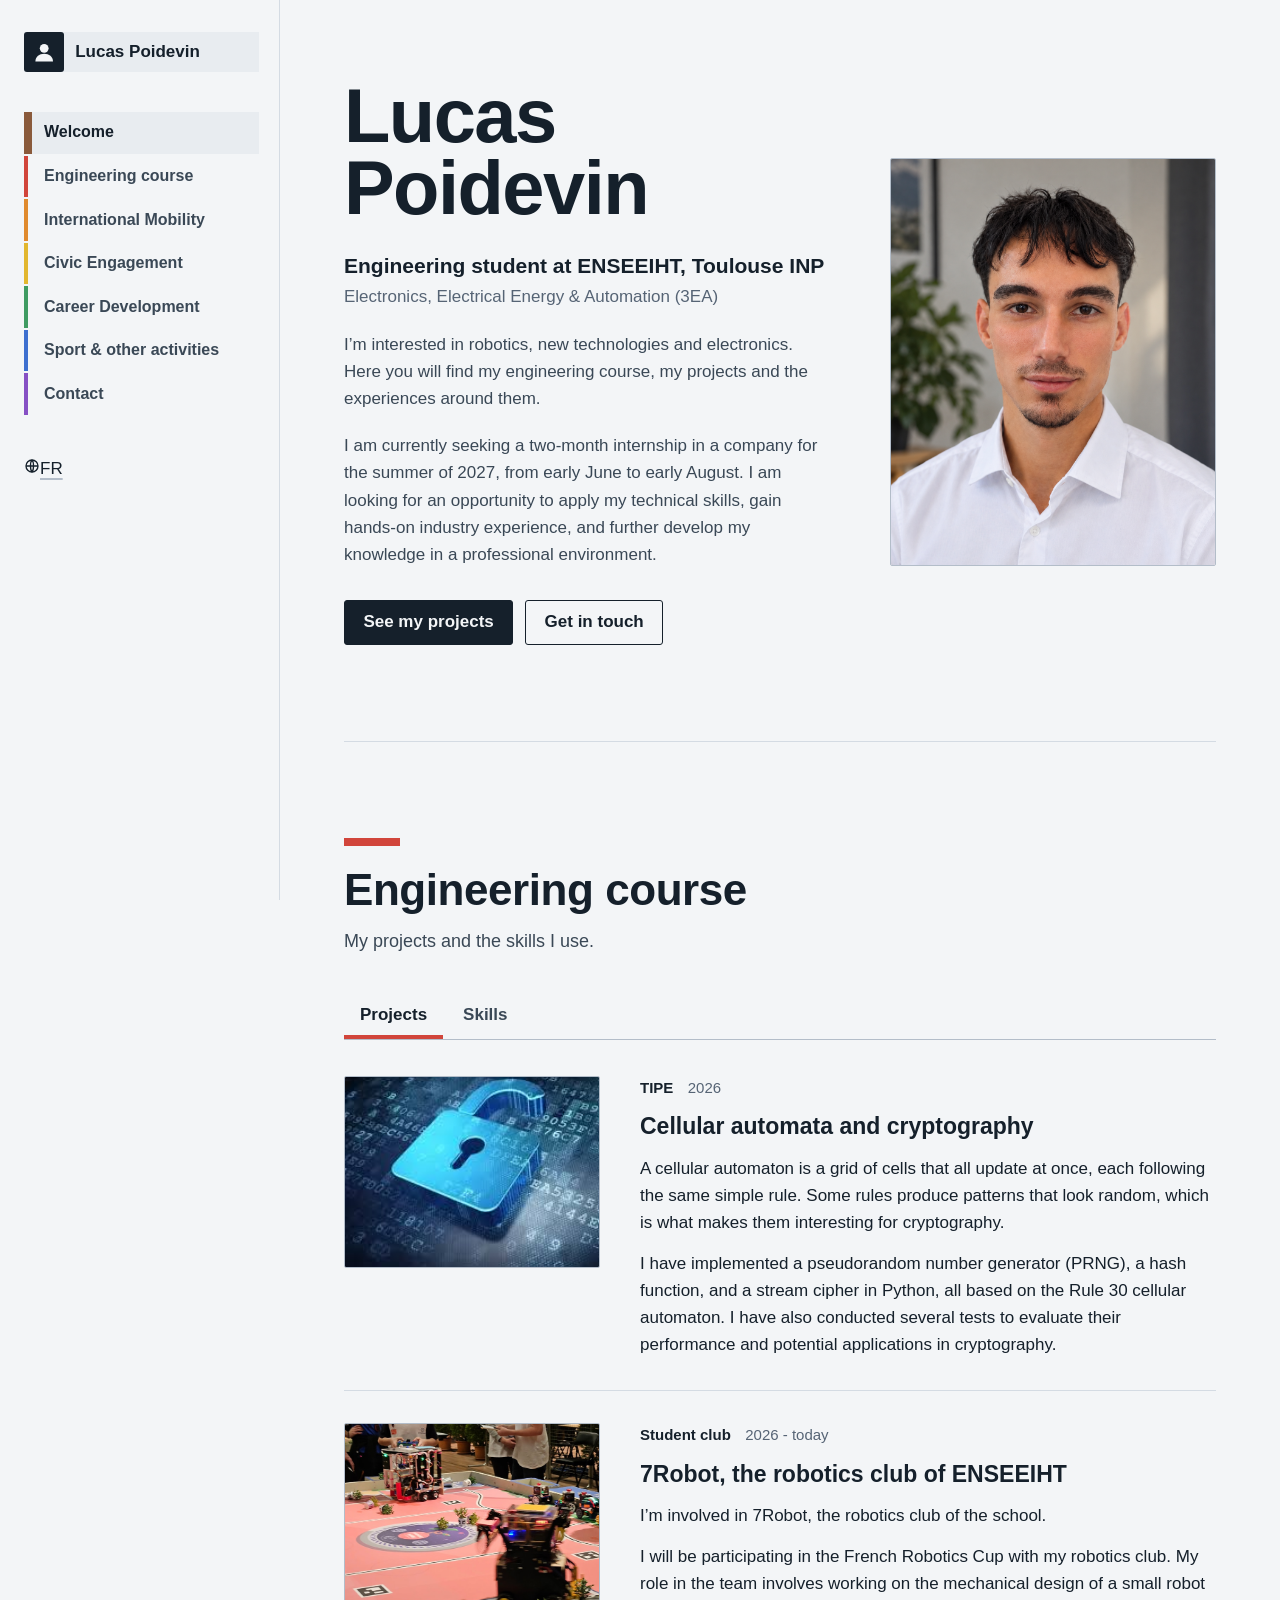
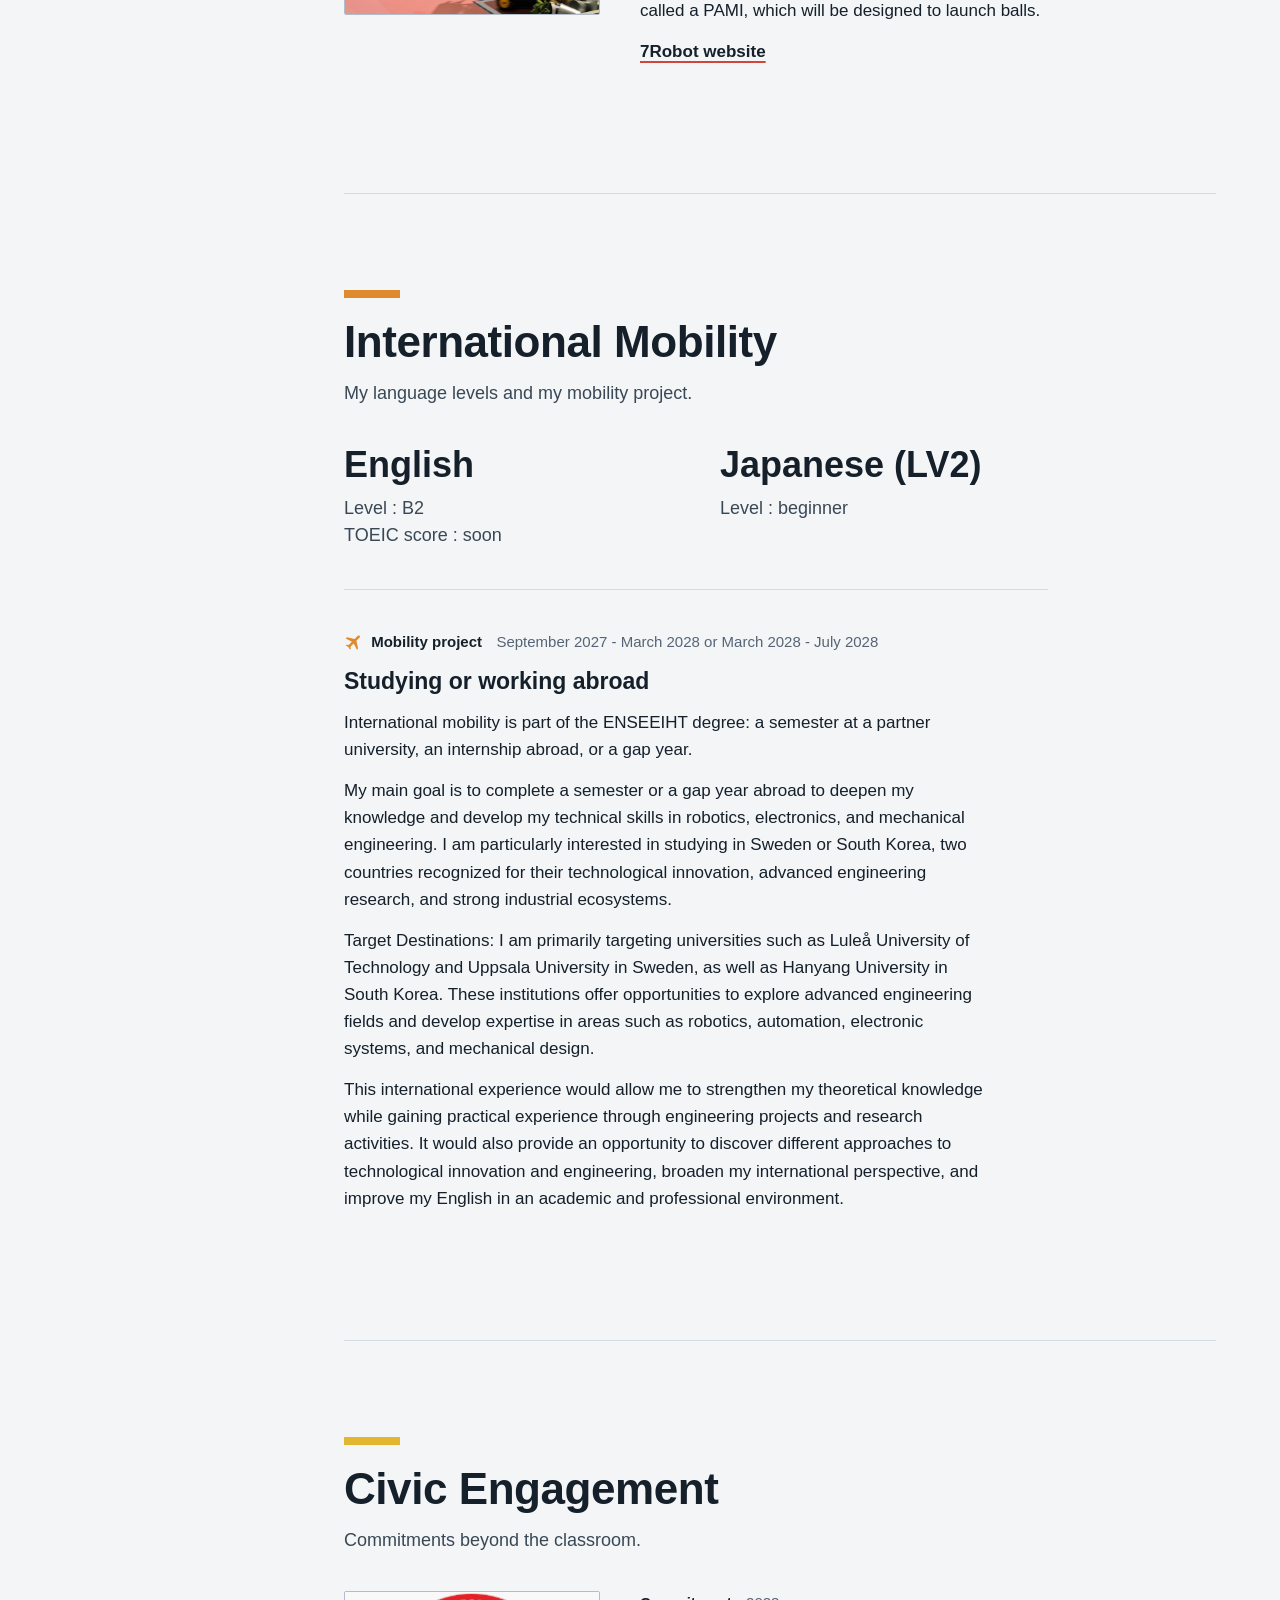
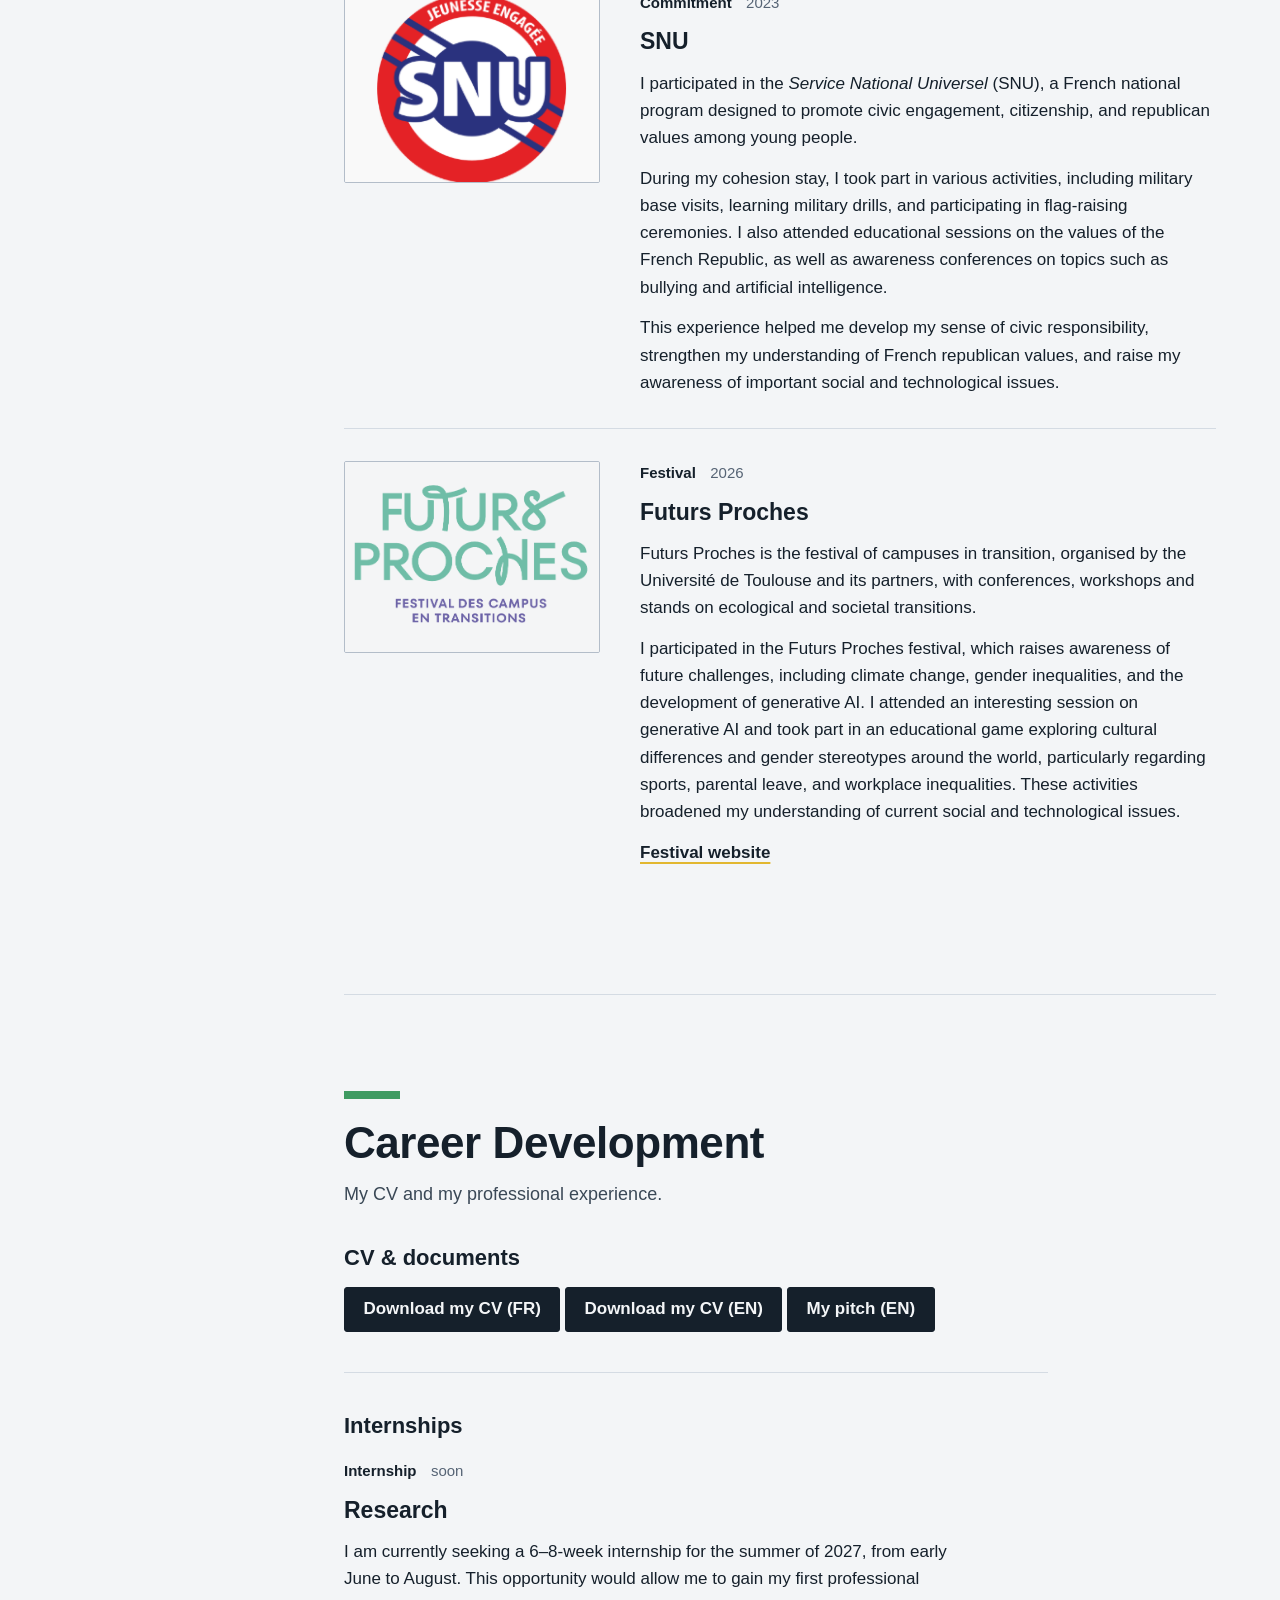
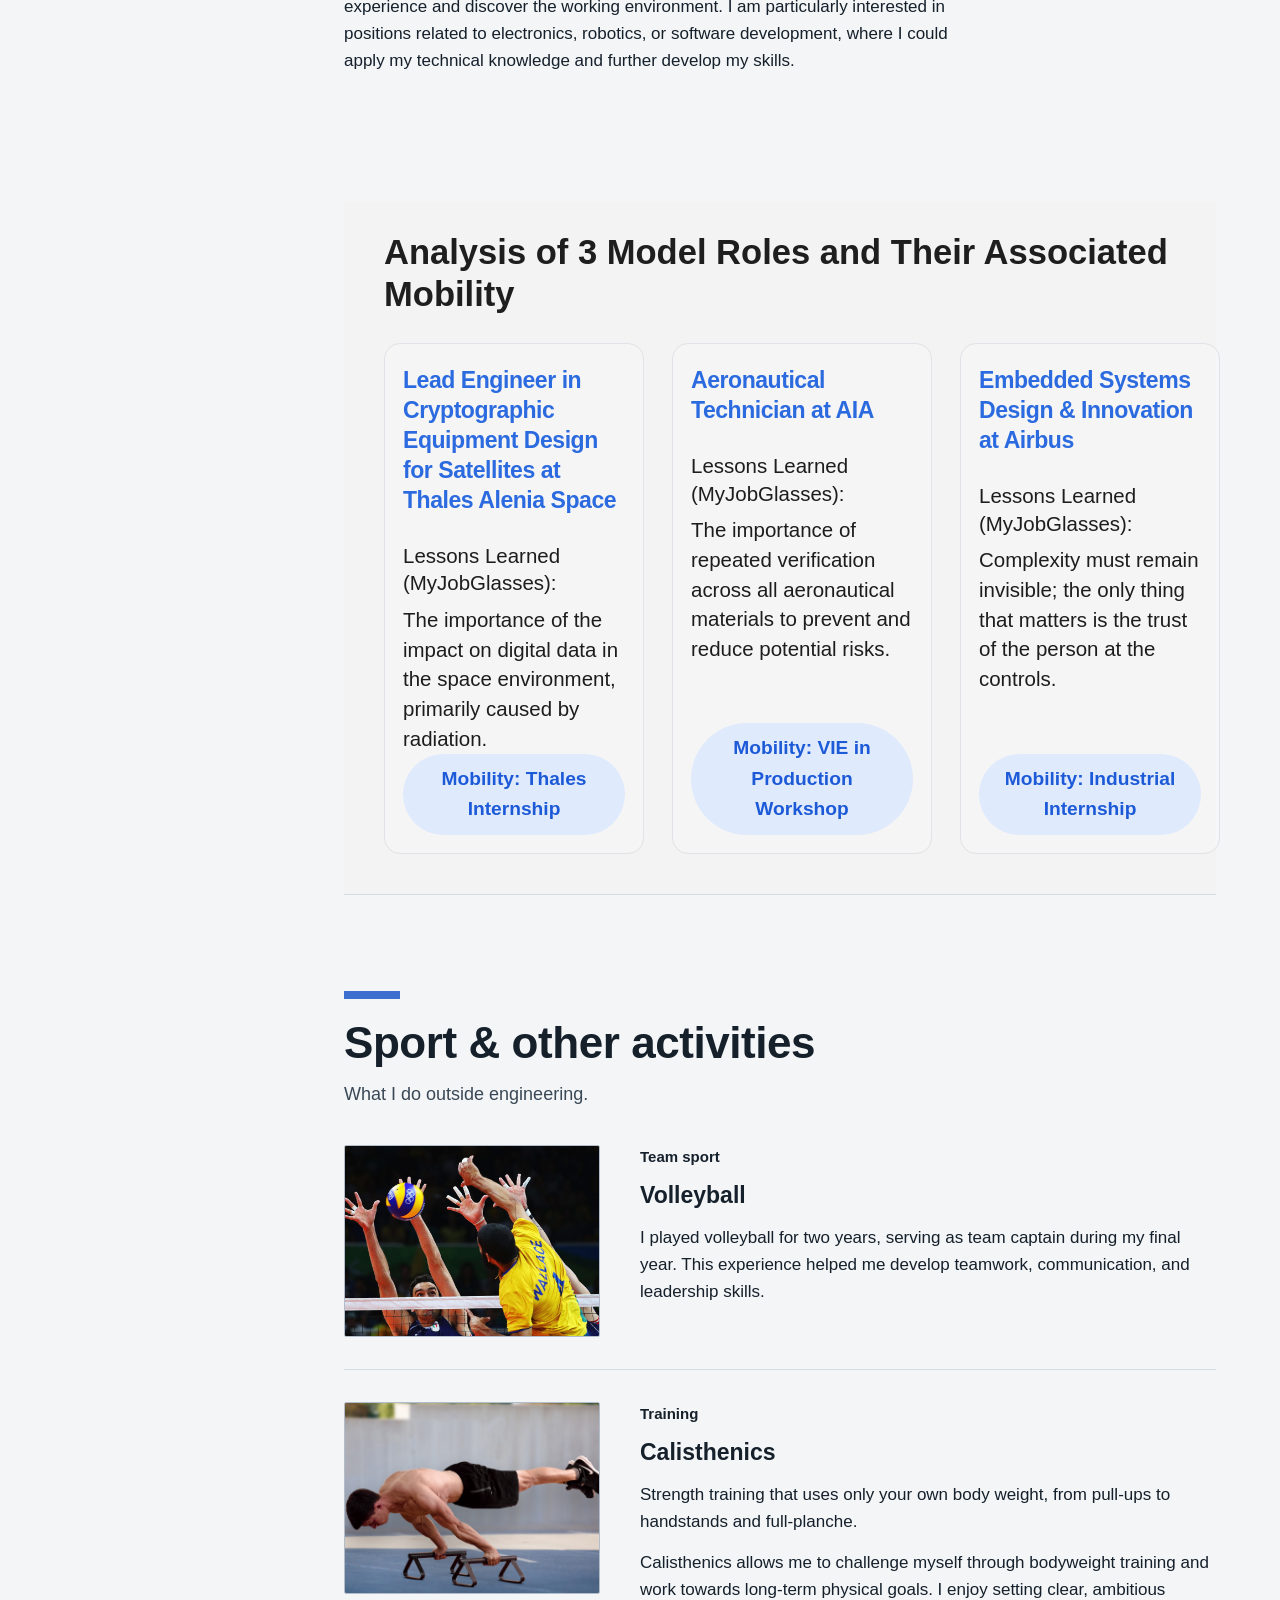
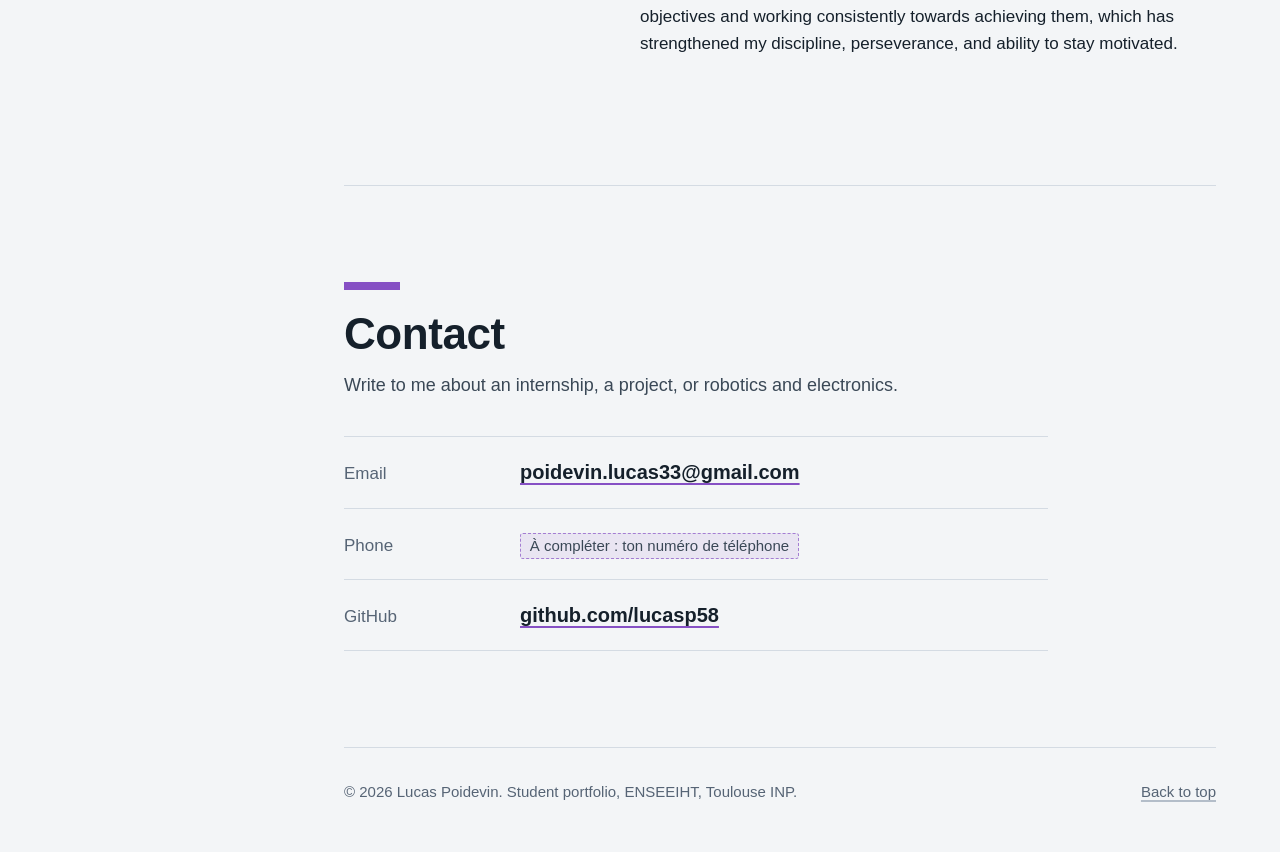
==== commit ce2c1478: "Update index.html" ====
--- a/index.html
+++ b/index.html
@@ -292,58 +292,58 @@
 
           <!-- Pour ajouter un stage : copie le bloc <article>...</article> ci-dessus et colle-le ici. -->
         </section>
-
+        
         <section class="roles-section">
-          <h2>Analyse de 3 Rôles Modèles & Mobilités Associées</h2>
+          <h2>Analysis of 3 Model Roles and Their Associated Mobility</h2>
         
           <div class="roles-grid">
             <!-- Card 1 -->
             <article class="role-card">
-              <h3 class="role-title">1. Ingénieur Systèmes &amp; Drones</h3>
+              <h3 class="role-title">
+                Lead Engineer in Cryptographic Equipment Design for Satellites at Thales Alenia Space
+              </h3>
         
               <div class="role-content">
-                <p class="role-label">Enseignements (MyJobGlasses) :</p>
+                <p class="role-label">Lessons Learned (MyJobGlasses):</p>
                 <p class="role-text">
-                  Importance de l’optimisation algorithmique et de la gestion de projets
-                  complexes.
+                  The importance of the impact on digital data in the space environment, primarily caused by radiation.
                 </p>
               </div>
         
-              <div class="mobility-pill">Mobilité : Stage R&amp;D en Europe</div>
+              <div class="mobility-pill">Mobility: Thales Internship</div>
             </article>
         
             <!-- Card 2 -->
             <article class="role-card">
-              <h3 class="role-title">2. Ingénieur Électronique &amp; Design</h3>
+              <h3 class="role-title">Aeronautical Technician at AIA</h3>
         
               <div class="role-content">
-                <p class="role-label">Enseignements (Alumni N7) :</p>
+                <p class="role-label">Lessons Learned (MyJobGlasses):</p>
                 <p class="role-text">
-                  Intégration du design et de l’ergonomie dans la conception de
-                  matériaux électroniques.
+                  The importance of repeated verification across all aeronautical materials to prevent and reduce potential risks.
                 </p>
               </div>
         
-              <div class="mobility-pill">Mobilité : Échange Universitaire</div>
+              <div class="mobility-pill">Mobility: VIE in Production Workshop</div>
             </article>
         
             <!-- Card 3 -->
             <article class="role-card">
-              <h3 class="role-title">3. Chef de Projet Énergie &amp; Innovation</h3>
+              <h3 class="role-title">
+                Embedded Systems Design &amp; Innovation at Airbus
+              </h3>
         
               <div class="role-content">
-                <p class="role-label">Enseignements (LinkedIn) :</p>
+                <p class="role-label">Lessons Learned (MyJobGlasses):</p>
                 <p class="role-text">
-                  Pilotage d’équipes pluridisciplinaires et sensibilisation aux enjeux
-                  de transition énergétique.
+                  Complexity must remain invisible; the only thing that matters is the trust of the person at the controls.
                 </p>
               </div>
         
-              <div class="mobility-pill">Mobilité : Stage Industriel</div>
+              <div class="mobility-pill">Mobility: Industrial Internship</div>
             </article>
           </div>
         </section>
-
 
         <!-- ===================== 6. SPORT & OTHER ACTIVITIES ===================== -->
         <section id="sport" class="domain" data-band="6" aria-labelledby="sport-title">
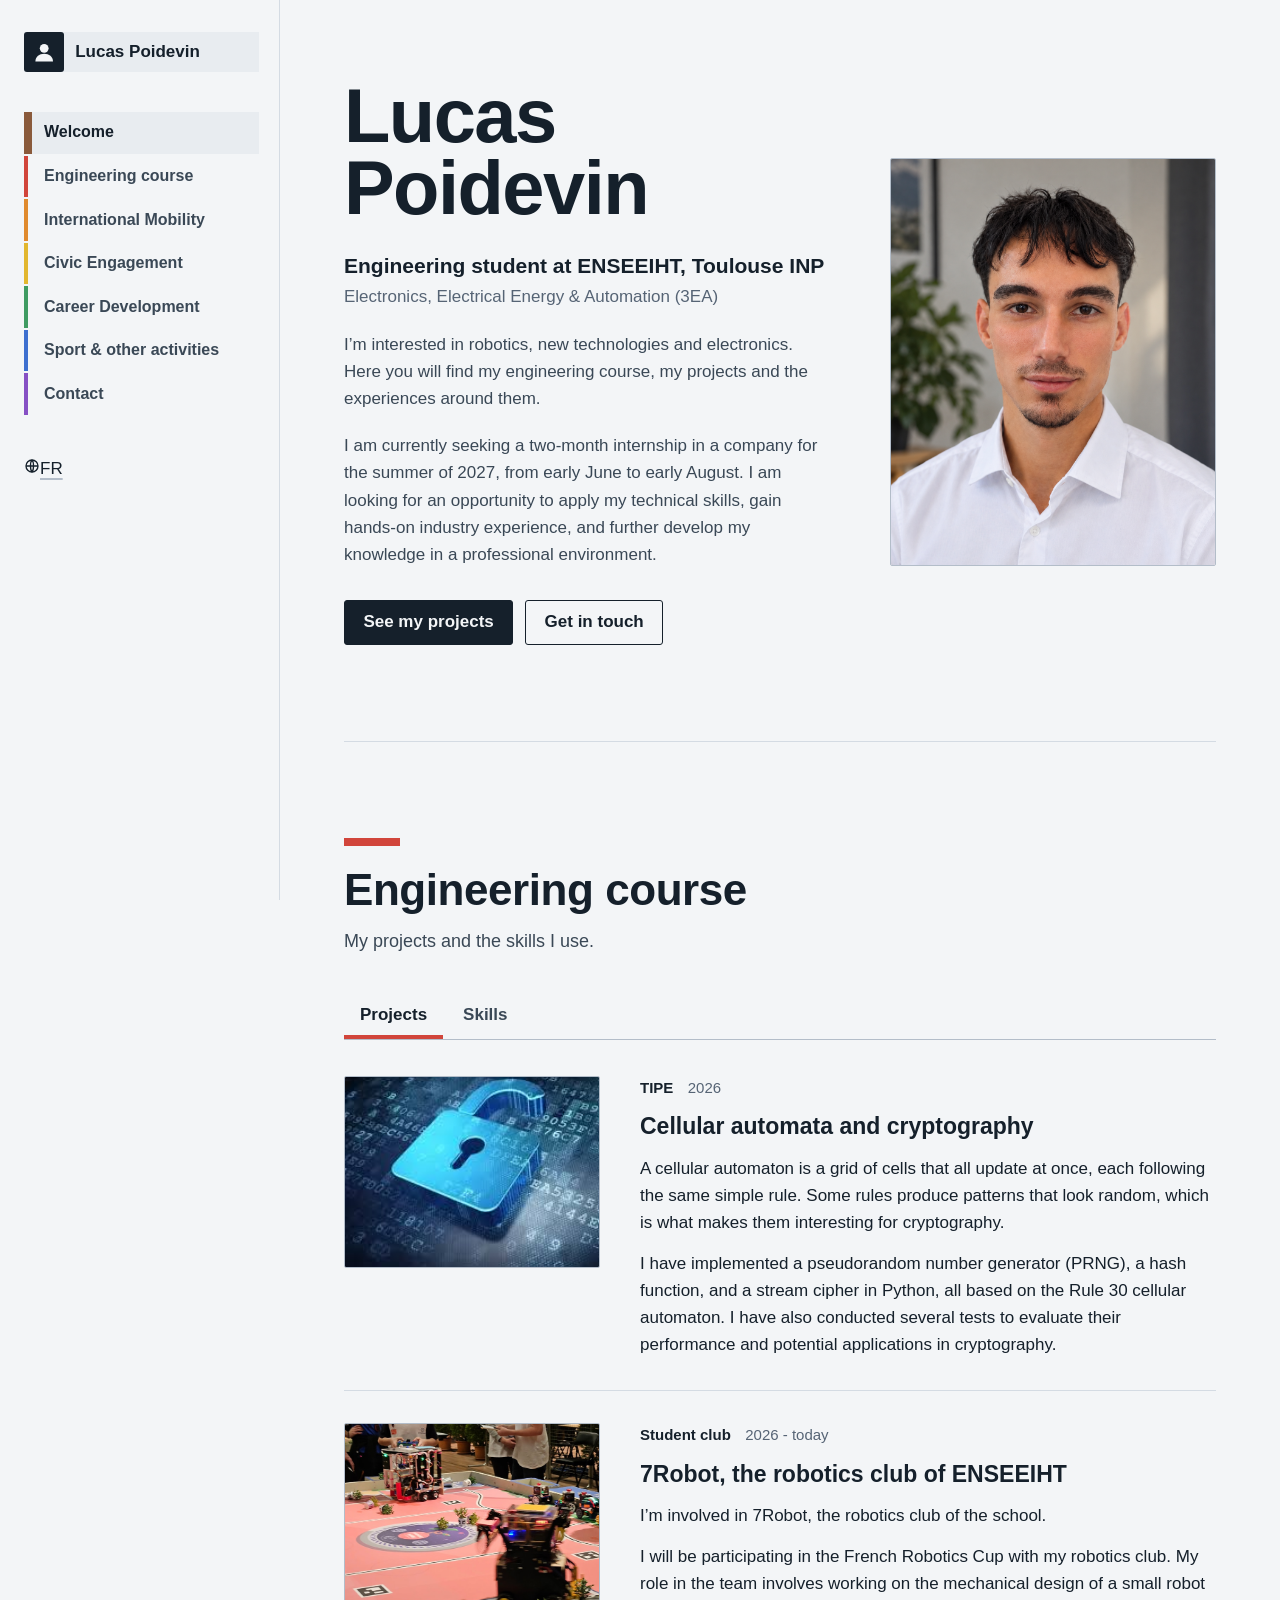
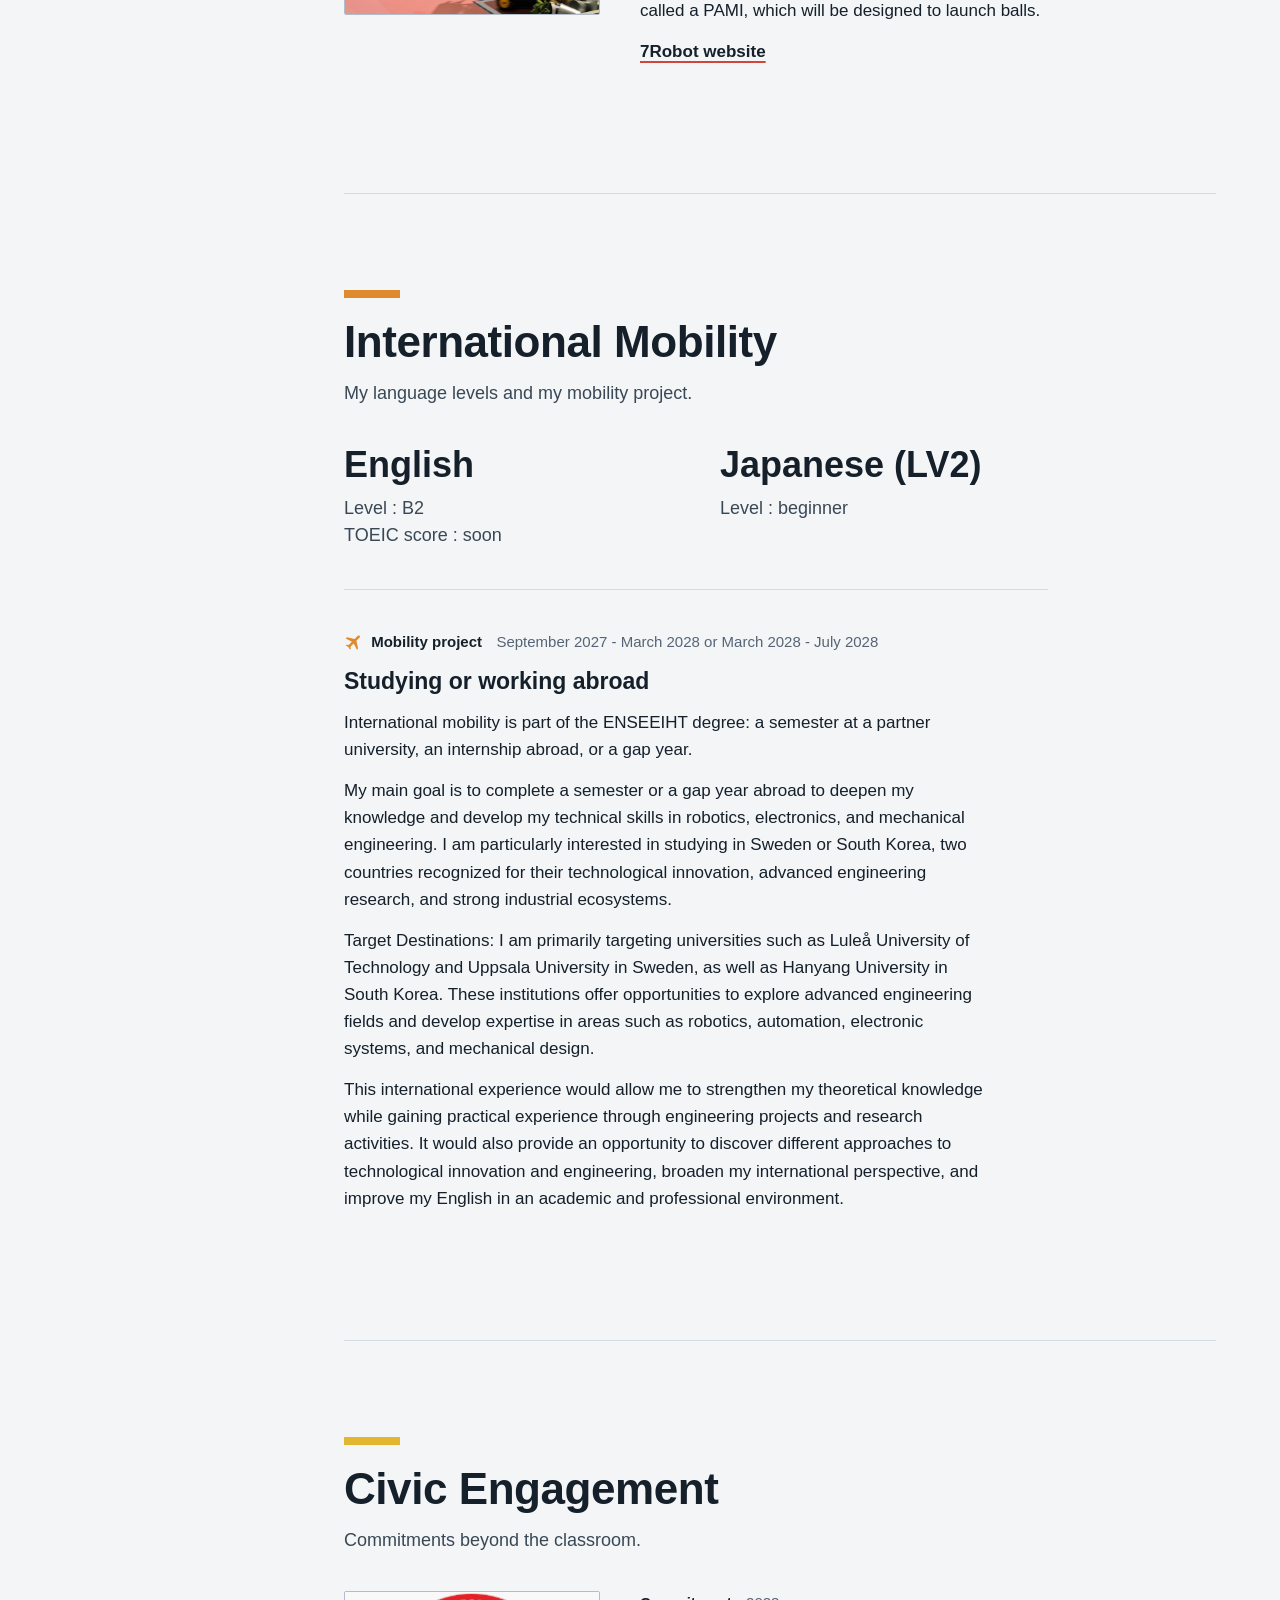
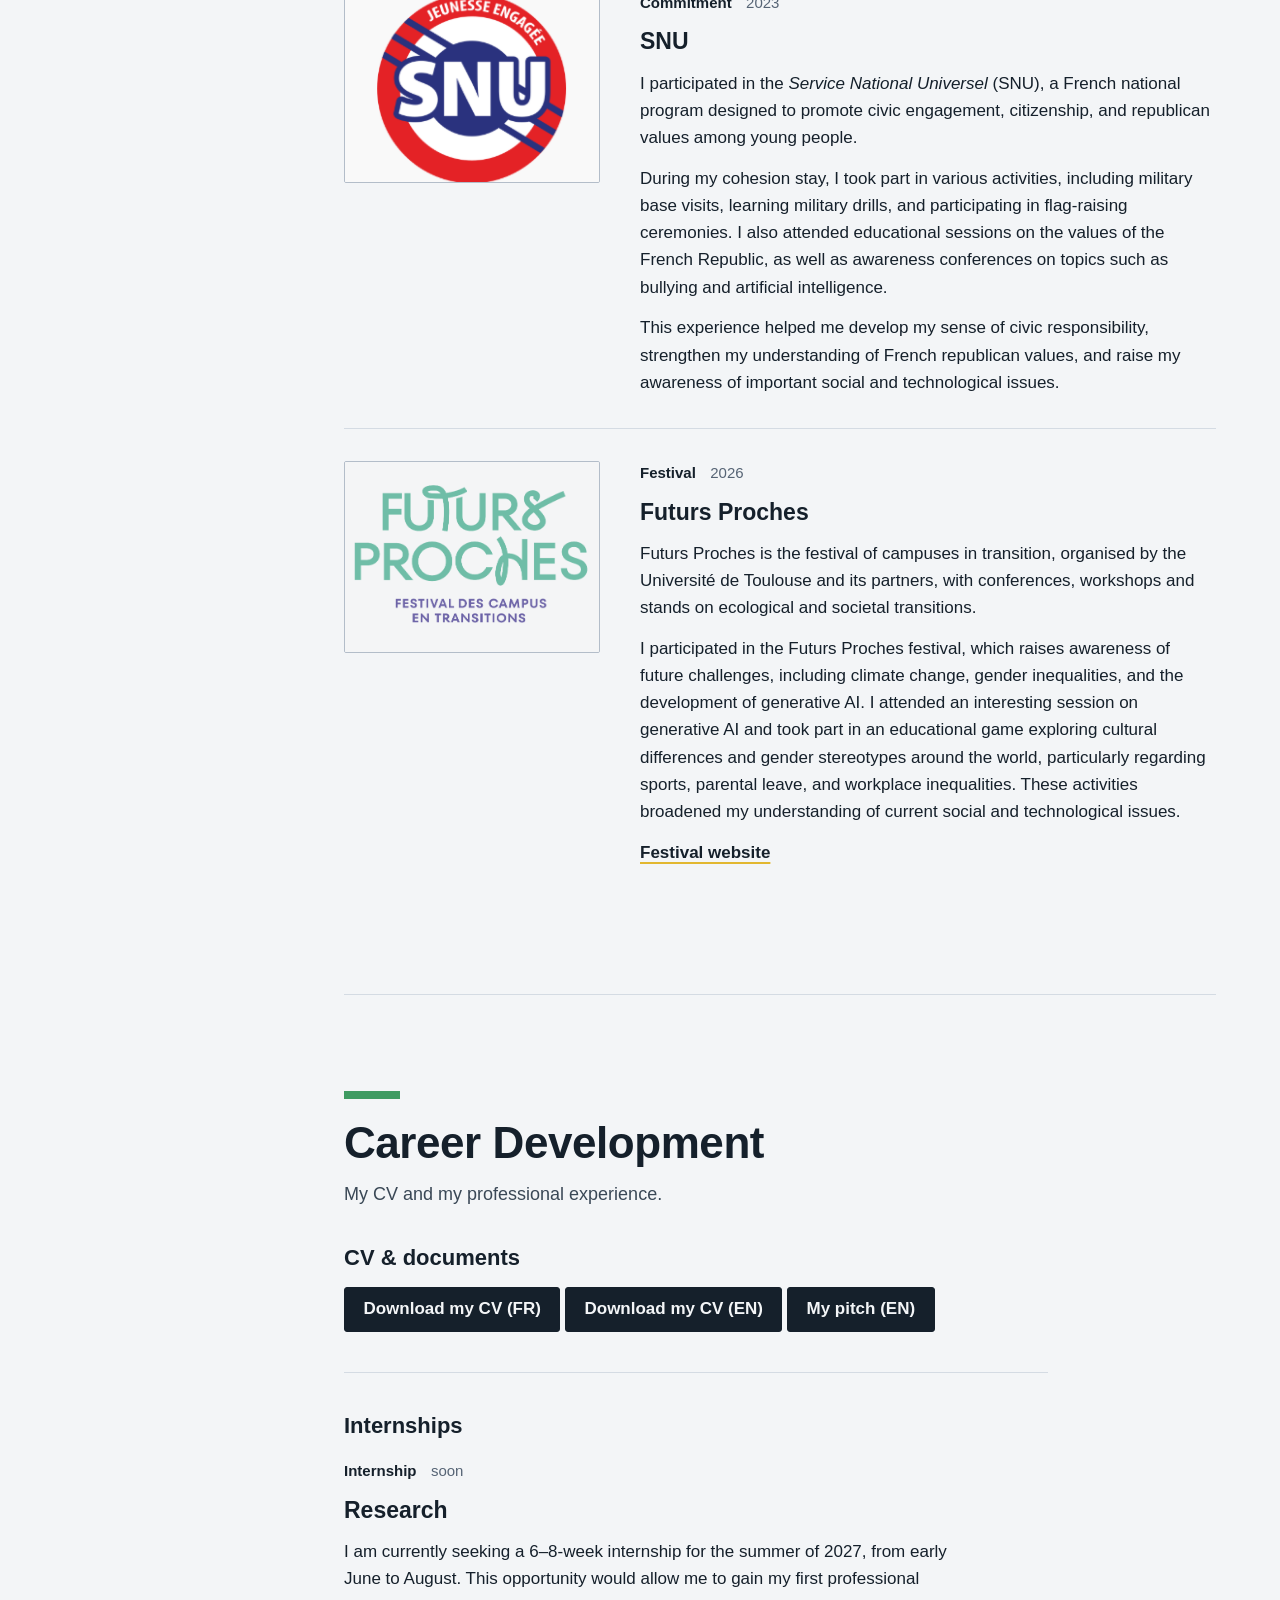
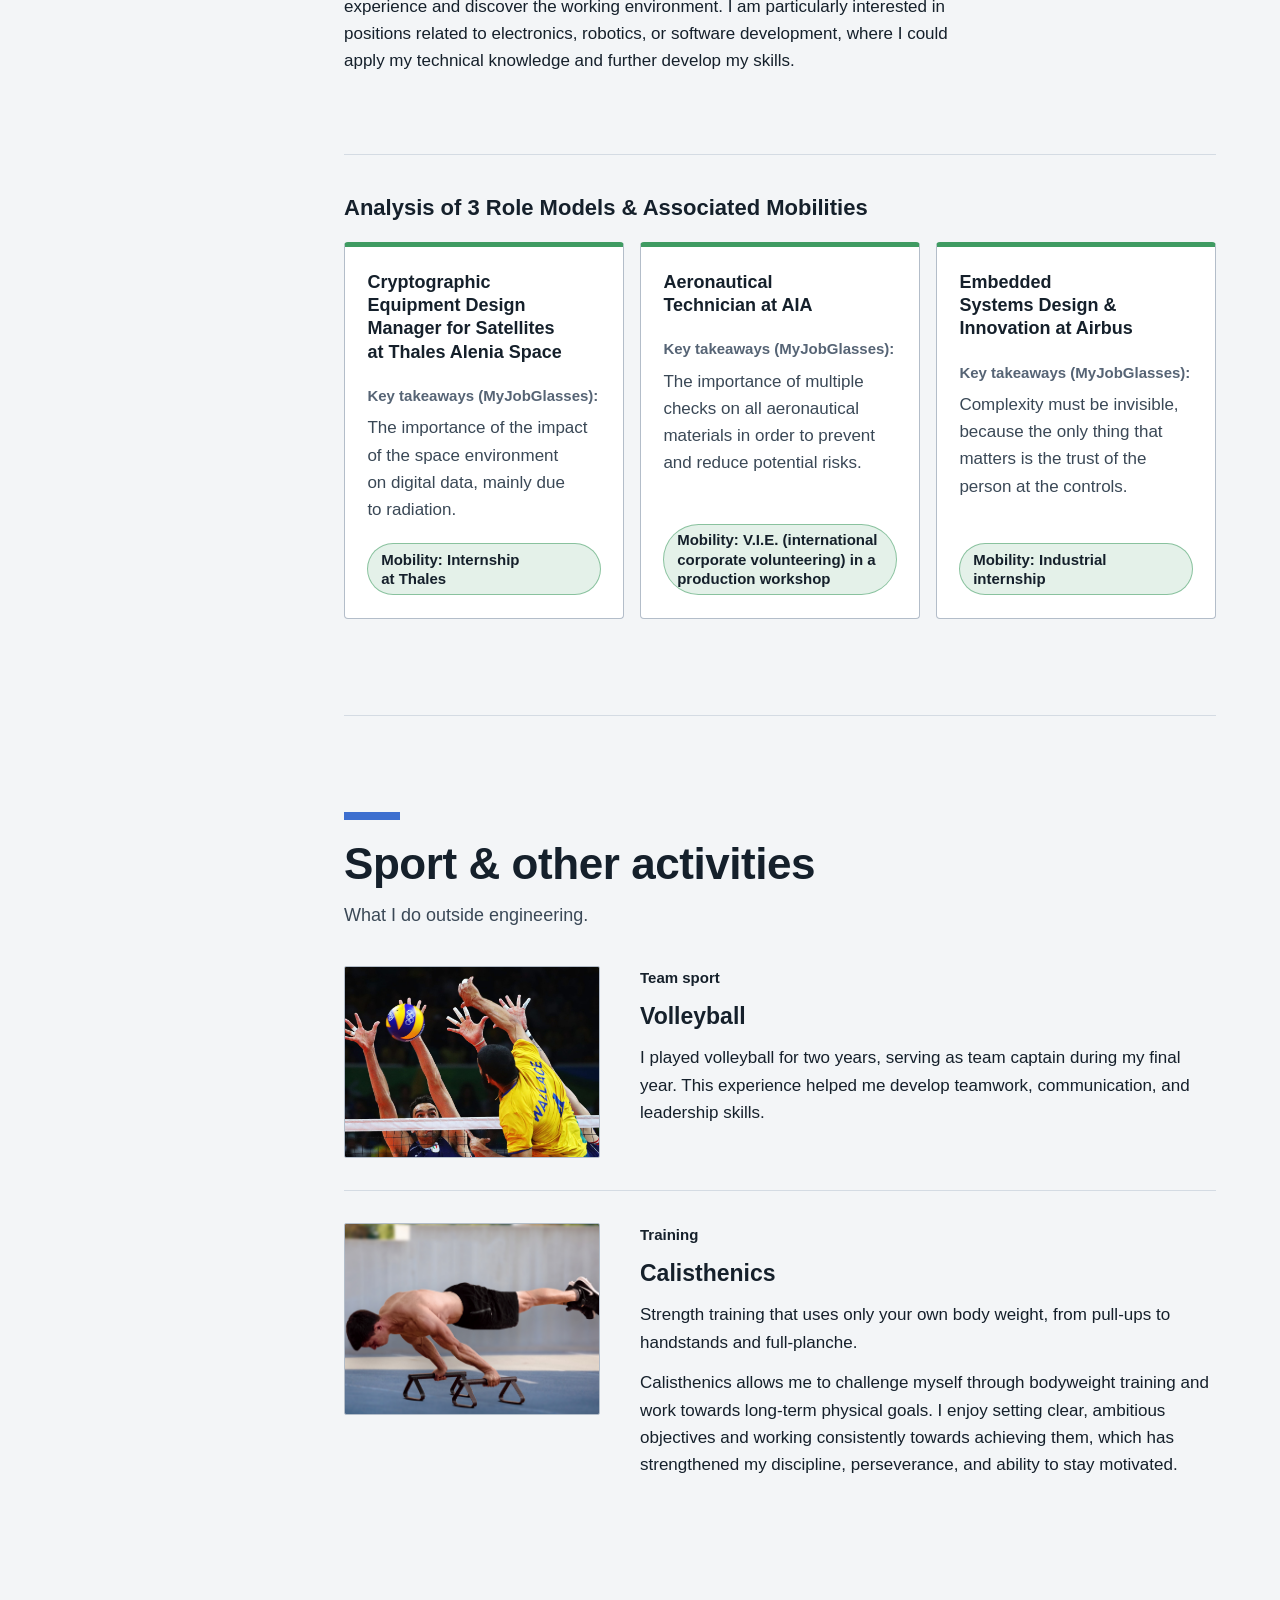
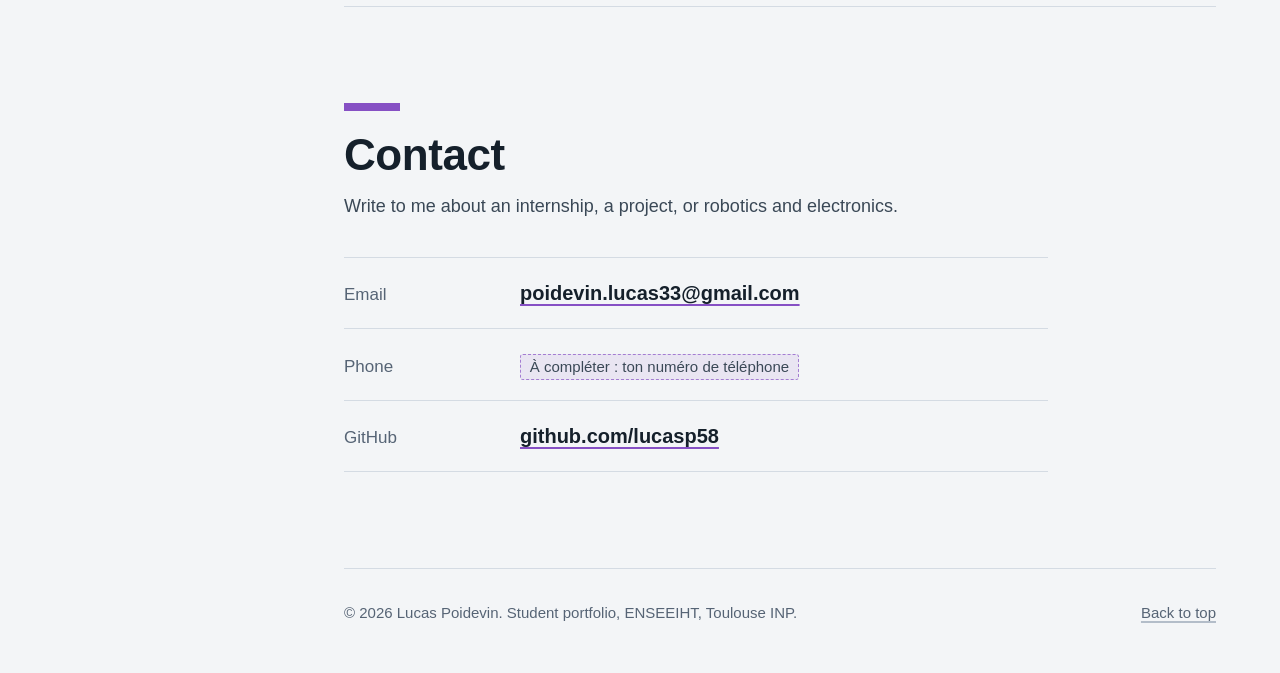
==== commit 29610613: "Update index.html" ====
--- a/index.html
+++ b/index.html
@@ -291,59 +291,52 @@
           </article>
 
           <!-- Pour ajouter un stage : copie le bloc <article>...</article> ci-dessus et colle-le ici. -->
-        </section>
-        
-        <section class="roles-section">
-          <h2>Analysis of 3 Model Roles and Their Associated Mobility</h2>
-        
-          <div class="roles-grid">
-            <!-- Card 1 -->
-            <article class="role-card">
-              <h3 class="role-title">
-                Lead Engineer in Cryptographic Equipment Design for Satellites at Thales Alenia Space
-              </h3>
-        
-              <div class="role-content">
-                <p class="role-label">Lessons Learned (MyJobGlasses):</p>
-                <p class="role-text">
-                  The importance of the impact on digital data in the space environment, primarily caused by radiation.
-                </p>
-              </div>
-        
-              <div class="mobility-pill">Mobility: Thales Internship</div>
-            </article>
-        
-            <!-- Card 2 -->
-            <article class="role-card">
-              <h3 class="role-title">Aeronautical Technician at AIA</h3>
-        
-              <div class="role-content">
-                <p class="role-label">Lessons Learned (MyJobGlasses):</p>
-                <p class="role-text">
-                  The importance of repeated verification across all aeronautical materials to prevent and reduce potential risks.
-                </p>
-              </div>
-        
-              <div class="mobility-pill">Mobility: VIE in Production Workshop</div>
-            </article>
-        
-            <!-- Card 3 -->
-            <article class="role-card">
-              <h3 class="role-title">
-                Embedded Systems Design &amp; Innovation at Airbus
-              </h3>
-        
-              <div class="role-content">
-                <p class="role-label">Lessons Learned (MyJobGlasses):</p>
-                <p class="role-text">
-                  Complexity must remain invisible; the only thing that matters is the trust of the person at the controls.
-                </p>
-              </div>
-        
-              <div class="mobility-pill">Mobility: Industrial Internship</div>
-            </article>
-          </div>
-        </section>
+          
+          <!-- ---------- Role models (3 cards side by side) ---------- -->
+          <section class="roles-section" aria-labelledby="roles-title">
+            <h3 class="subhead" id="roles-title">Analysis of 3 Role Models &amp; Associated Mobilities</h3>
+
+            <div class="roles-grid">
+              <!-- Card 1 -->
+              <article class="role-card">
+                <h4 class="role-title">Cryptographic Equipment Design Manager for Satellites at Thales Alenia Space</h4>
+
+                <div class="role-content">
+                  <p class="role-label">Key takeaways (MyJobGlasses):</p>
+                  <p class="role-text">The importance of the impact of the space environment on digital data, mainly due to radiation.</p>
+                </div>
+
+                <p class="mobility-pill">Mobility: Internship at Thales</p>
+              </article>
+
+              <!-- Card 2 -->
+              <article class="role-card">
+                <h4 class="role-title">Aeronautical Technician at AIA</h4>
+
+                <div class="role-content">
+                  <p class="role-label">Key takeaways (MyJobGlasses):</p>
+                  <p class="role-text">The importance of multiple checks on all aeronautical materials in order to prevent and reduce potential risks.</p>
+                </div>
+
+                <p class="mobility-pill">Mobility: V.I.E. (international corporate volunteering) in a production workshop</p>
+              </article>
+
+              <!-- Card 3 -->
+              <article class="role-card">
+                <h4 class="role-title">Embedded Systems Design &amp; Innovation at Airbus</h4>
+
+                <div class="role-content">
+                  <p class="role-label">Key takeaways (MyJobGlasses):</p>
+                  <p class="role-text">Complexity must be invisible, because the only thing that matters is the trust of the person at the controls.</p>
+                </div>
+
+                <p class="mobility-pill">Mobility: Industrial internship</p>
+              </article>
+            </div>
+          </section>
+          
+        </section>
+
 
         <!-- ===================== 6. SPORT & OTHER ACTIVITIES ===================== -->
         <section id="sport" class="domain" data-band="6" aria-labelledby="sport-title">
--- a/style.css
+++ b/style.css
@@ -819,94 +819,172 @@
   line-height: 1.5;
 }
 
-/* profils analysés  ---------------------------------------------- */
+/* 10.1 Analyse de 3 rôles modèles ----------------------------------------- 
 .roles-section {
-    background: #f3f3f3;
-    padding: 30px 40px 40px;
-    font-family: Arial, Helvetica, sans-serif;
-    color: #1d1d1d;
-  }
-
-  .roles-section h2 {
-    margin: 0 0 28px;
-    font-size: clamp(2rem, 2.7vw, 3.3rem);
-    font-weight: 700;
-    line-height: 1.2;
-    color: #1e1e1e;
-  }
-
+  max-inline-size: 62rem;
+  margin-block: 2rem 0;
+  padding: clamp(1.2rem, 2vw, 2rem);
+  background: #0f1720;
+  border: 1px solid var(--line);
+  border-radius: 18px;
+  box-sizing: border-box;
+  color: #edf2f7;
+}
+
+.roles-section h2 {
+  margin: 0 0 1.5rem;
+  color: #edf2f7;
+  font-size: clamp(1.7rem, 2.8vw, 3.1rem);
+  font-weight: 800;
+  font-stretch: 120%;
+  line-height: 1.1;
+  letter-spacing: -0.04em;
+  text-wrap: balance;
+}
+
+.roles-grid {
+  display: grid;
+  grid-template-columns: repeat(3, minmax(0, 1fr));
+  gap: 1.5rem;
+  align-items: stretch;
+}
+
+.role-card {
+  display: flex;
+  flex-direction: column;
+  min-height: 25rem;
+  padding: 1.35rem 1.2rem 1.1rem;
+  background: rgba(255, 255, 255, 0.05);
+  border: 1px solid rgba(255, 255, 255, 0.08);
+  border-radius: 16px;
+  box-sizing: border-box;
+}
+
+.role-title {
+  margin: 0 0 1.2rem;
+  color: #5ea1ff;
+  font-size: clamp(1.15rem, 1.7vw, 2rem);
+  font-weight: 750;
+  line-height: 1.25;
+  letter-spacing: -0.03em;
+}
+
+.role-content {
+  flex: 1;
+  display: flex;
+  flex-direction: column;
+  justify-content: flex-start;
+}
+
+.role-label {
+  margin: 0 0 0.45rem;
+  color: #ebf2ff;
+  font-size: clamp(1rem, 1.25vw, 1.5rem);
+  font-weight: 550;
+  line-height: 1.35;
+}
+
+.role-text {
+  margin: 0;
+  color: #e2e8f0;
+  font-size: clamp(0.96rem, 1.1vw, 1.2rem);
+  font-weight: 400;
+  line-height: 1.55;
+  text-wrap: pretty;
+}
+
+.mobility-pill {
+  display: flex;
+  align-items: center;
+  justify-content: center;
+  width: 100%;
+  min-height: 3.1rem;
+  margin-top: 1.2rem;
+  padding: 0.75rem 1rem;
+  background: rgba(94, 161, 255, 0.18);
+  border: 1px solid rgba(94, 161, 255, 0.4);
+  border-radius: 999px;
+  color: #dfeeff;
+  font-size: clamp(0.95rem, 1.1vw, 1.25rem);
+  font-weight: 700;
+  text-align: center;
+  box-sizing: border-box;
+}
+
+@media (max-width: 980px) {
   .roles-grid {
-    display: grid;
-    grid-template-columns: repeat(3, minmax(260px, 1fr));
-    gap: 28px;
-    align-items: stretch;
+    grid-template-columns: 1fr;
   }
 
   .role-card {
-    background: rgba(255, 255, 255, 0.18);
-    border: 1px solid #dfe2e6;
-    border-radius: 16px;
-    padding: 22px 18px 18px;
-    min-height: 420px;
-    display: flex;
-    flex-direction: column;
-    justify-content: flex-start;
-    box-sizing: border-box;
-  }
-
-  .role-title {
-    margin: 0 0 26px;
-    font-size: clamp(1.2rem, 1.8vw, 2.2rem);
-    font-weight: 700;
-    line-height: 1.3;
-    color: #2b6adf;
-    letter-spacing: -0.02em;
-  }
-
-  .role-content {
-    margin-top: 0;
-    flex: 1;
-  }
-
-  .role-label {
-    margin: 0 0 8px;
-    font-size: clamp(1.1rem, 1.6vw, 1.8rem);
-    font-weight: 500;
-    color: #1d1d1d;
-    line-height: 1.35;
-  }
-
-  .role-text {
-    margin: 0;
-    font-size: clamp(1.15rem, 1.6vw, 1.9rem);
-    line-height: 1.45;
-    color: #1d1d1d;
-    font-weight: 400;
-  }
-
-  .mobility-pill {
-    display: inline-flex;
-    align-items: center;
-    justify-content: center;
-    min-height: 52px;
-    padding: 10px 20px;
-    border-radius: 999px;
-    background: #dfeafc;
-    color: #1d5ad7;
-    font-weight: 700;
-    font-size: clamp(1.1rem, 1.5vw, 1.9rem);
-    text-align: center;
-    align-self: center;
-    width: 100%;
-    max-width: 100%;
-    box-sizing: border-box;
-  }
-
-  @media (max-width: 980px) {
-    .roles-grid {
-      grid-template-columns: 1fr;
-    }
-  }
+    min-height: auto;
+  }
+}
+*/
+
+/* Rôles modèles : trois fiches côte à côte (à la fin de Career Development) */
+.roles-section {
+  margin-block-start: 3rem;
+  padding-block-start: 2.5rem;
+  border-top: 1px solid var(--line);
+}
+
+.roles-grid {
+  display: grid;
+  grid-template-columns: repeat(auto-fit, minmax(16rem, 1fr));
+  gap: 1rem;
+}
+
+.role-card {
+  display: flex;
+  flex-direction: column;
+  gap: 1.25rem;
+  padding: 1.5rem 1.4rem 1.4rem;
+  background: var(--panel);
+  border: 1px solid var(--line-2);
+  border-top: 5px solid var(--band);
+  border-radius: 4px;
+}
+
+.role-title {
+  font-size: 1.125rem;
+  font-weight: 700;
+  font-stretch: 106%;
+  line-height: 1.3;
+  overflow-wrap: break-word;
+  text-wrap: balance;
+}
+
+.role-content {
+  flex: 1;
+}
+
+.role-content > * + * {
+  margin-block-start: 0.4rem;
+}
+
+.role-label {
+  color: var(--muted);
+  font-size: 0.9375rem;
+  font-weight: 650;
+}
+
+.role-text {
+  color: var(--ink-2);
+}
+
+.mobility-pill {
+  align-self: flex-start;
+  padding: 0.35rem 0.8rem;
+  background: color-mix(in srgb, var(--band) 14%, transparent);
+  border: 1px solid color-mix(in srgb, var(--band) 55%, transparent);
+  border-radius: 999px;
+  color: var(--ink);
+  font-size: 0.9375rem;
+  font-weight: 650;
+  line-height: 1.3;
+}
+
 
 /* 11 Contact et pied de page ------------------------------------------------ */
 .contact {
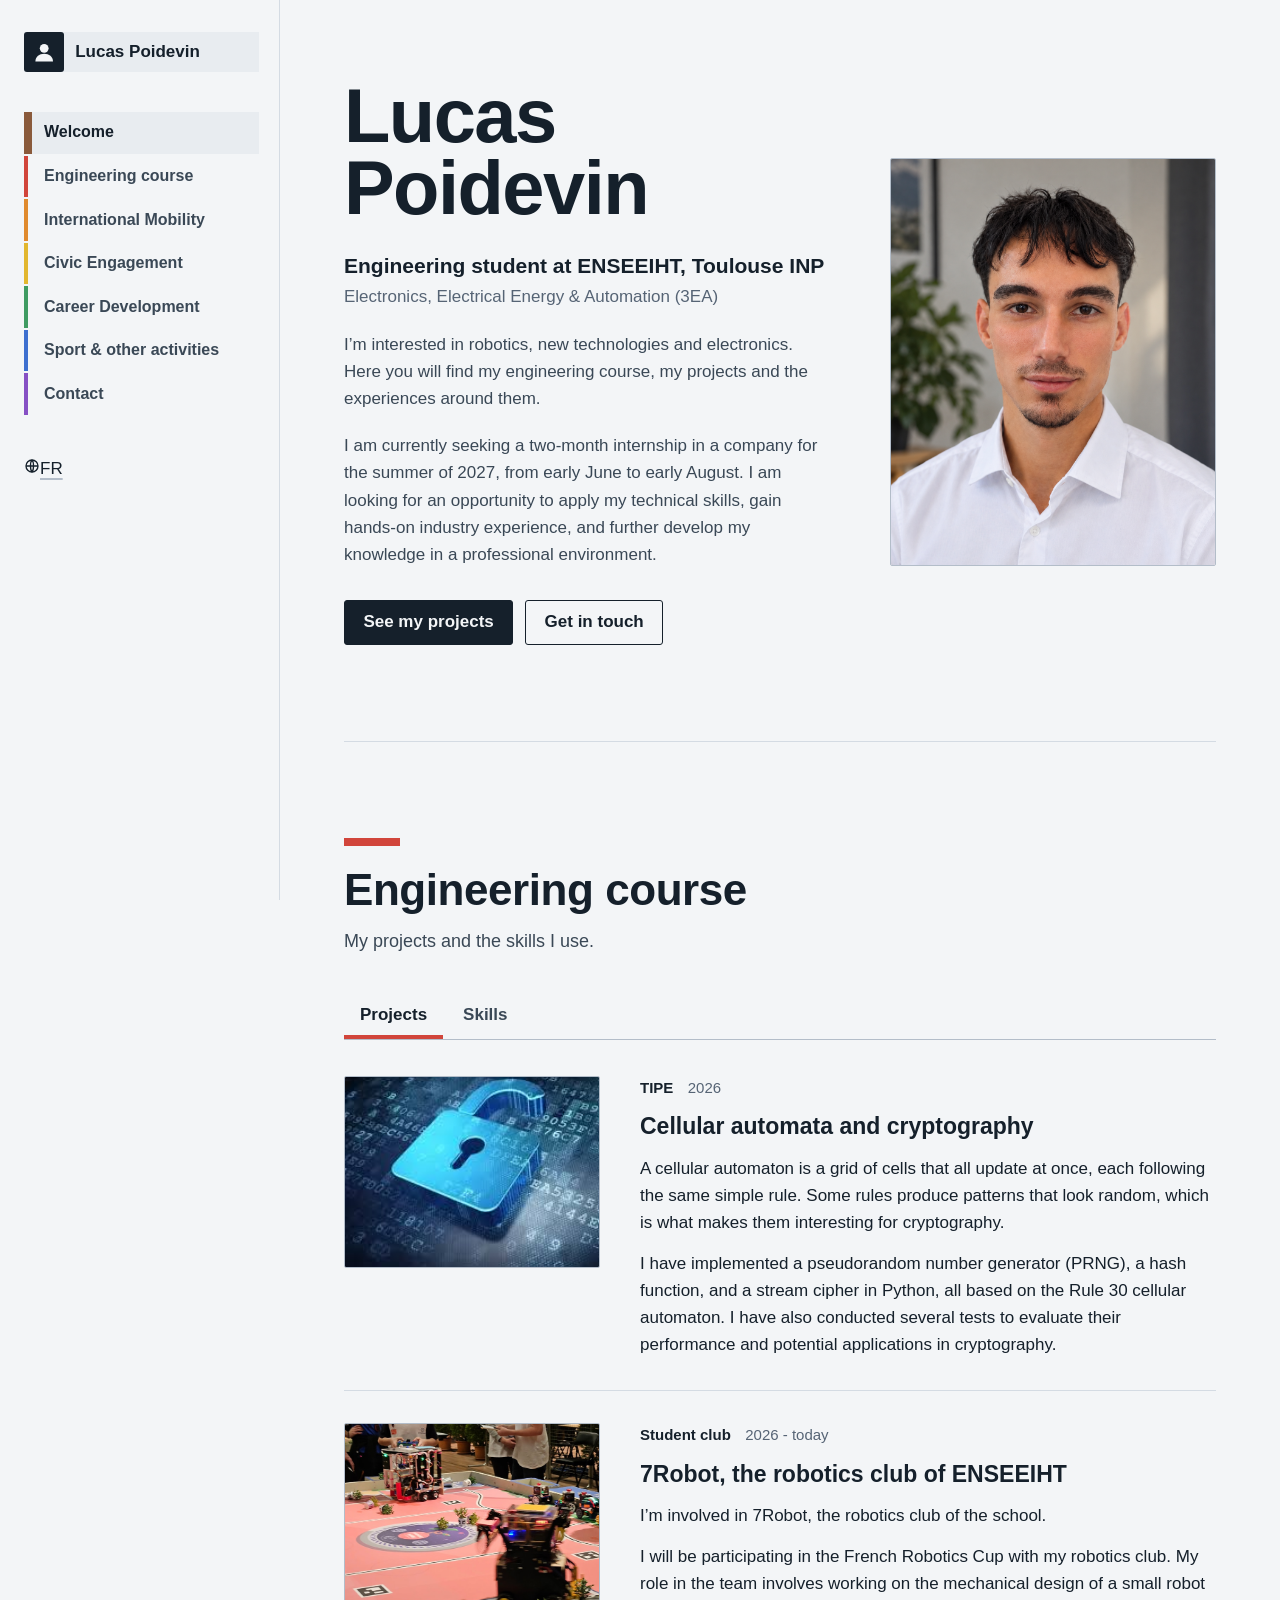
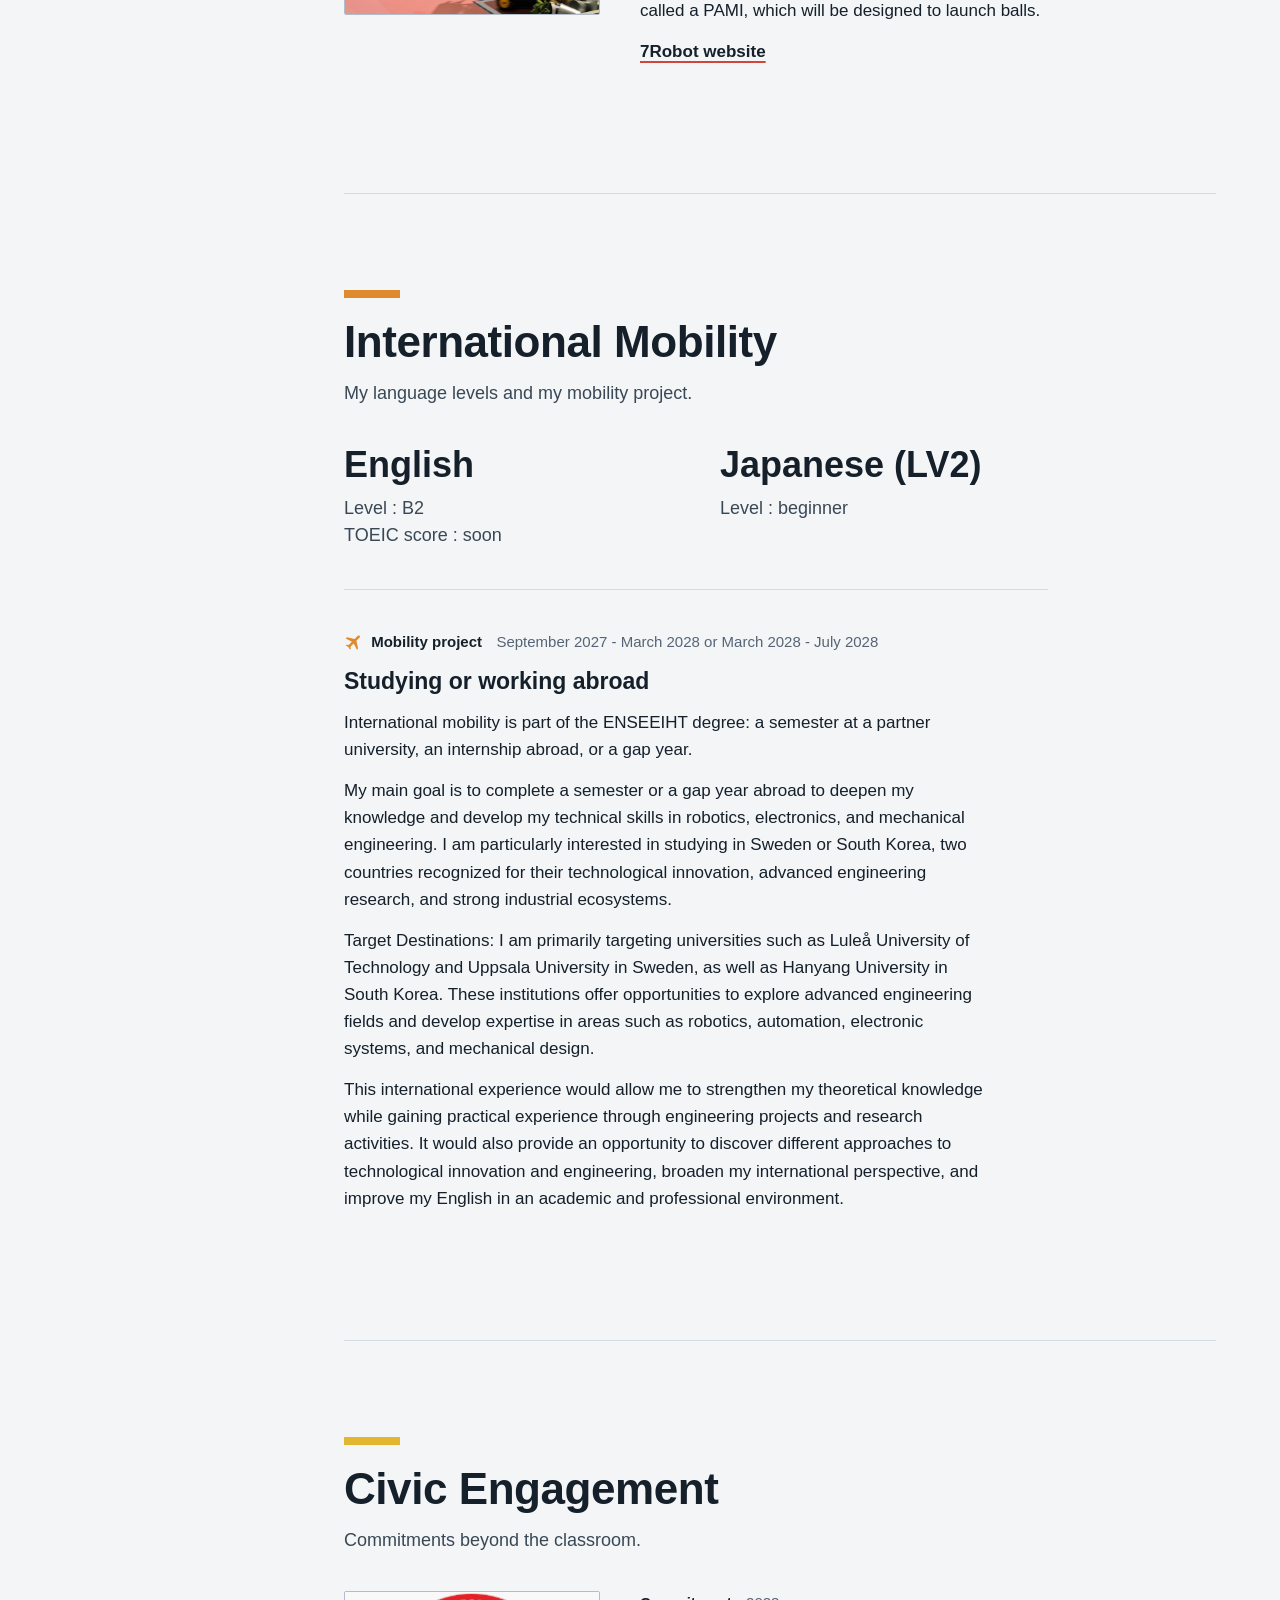
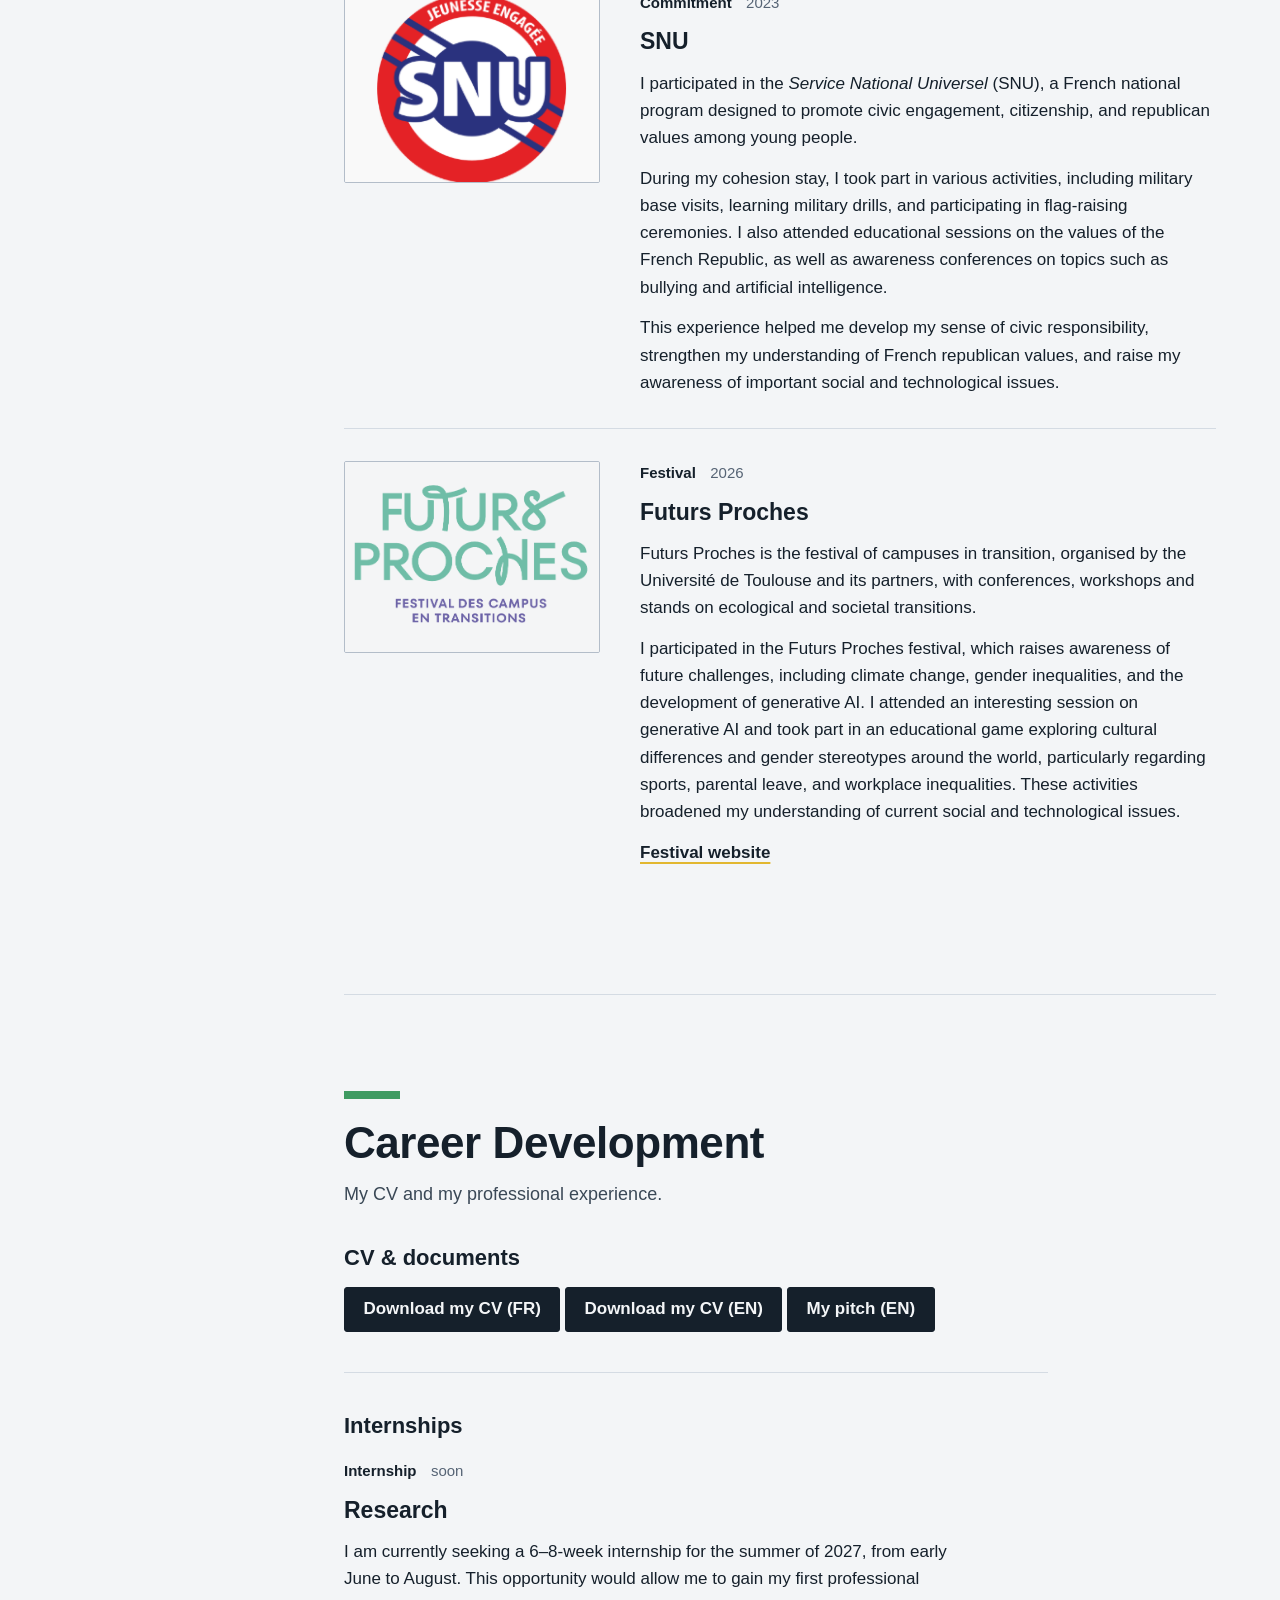
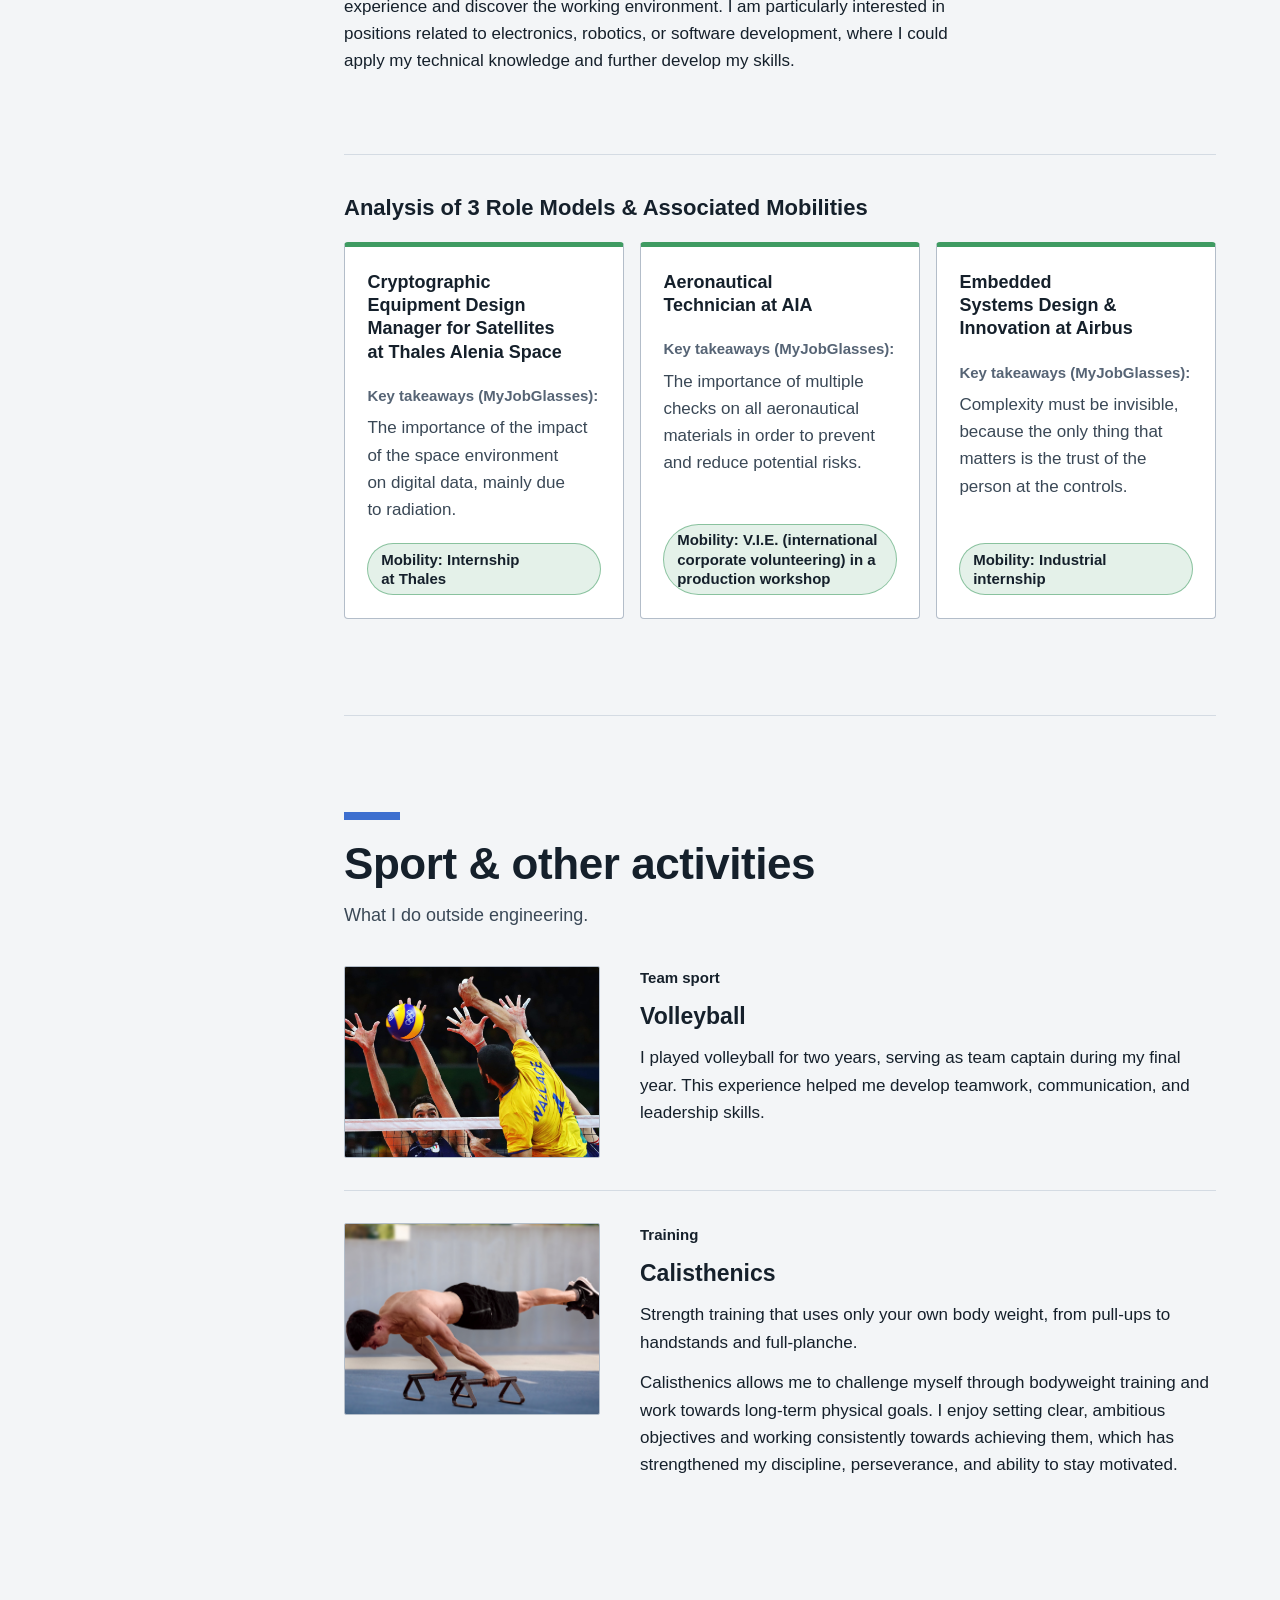
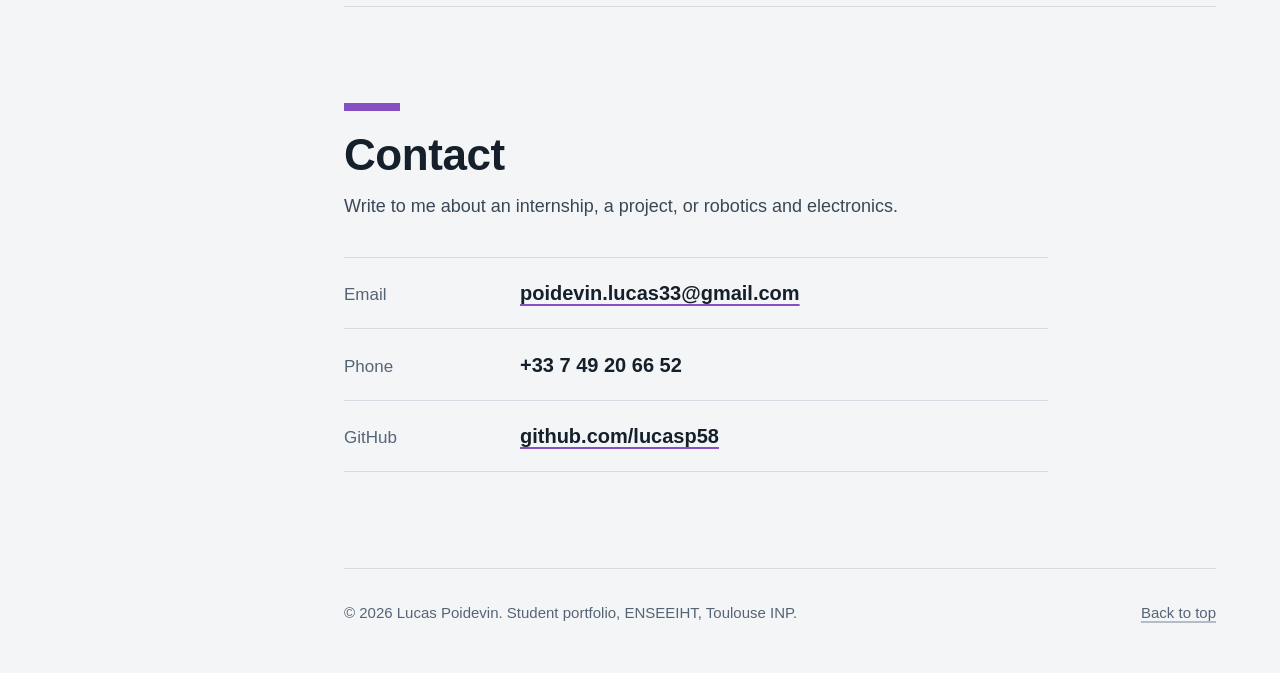
==== commit c4c327ff: "Replace placeholder phone number with actual number Updated phone number in the contact section." ====
--- a/index.html
+++ b/index.html
@@ -390,7 +390,7 @@
             </div>
             <div class="contact__row">
               <dt>Phone</dt>
-              <dd><span class="todo">À compléter : ton numéro de téléphone</span></dd>
+              <dd> +33 7 49 20 66 52 </dd>
             </div>
             <div class="contact__row">
               <dt>GitHub</dt>
